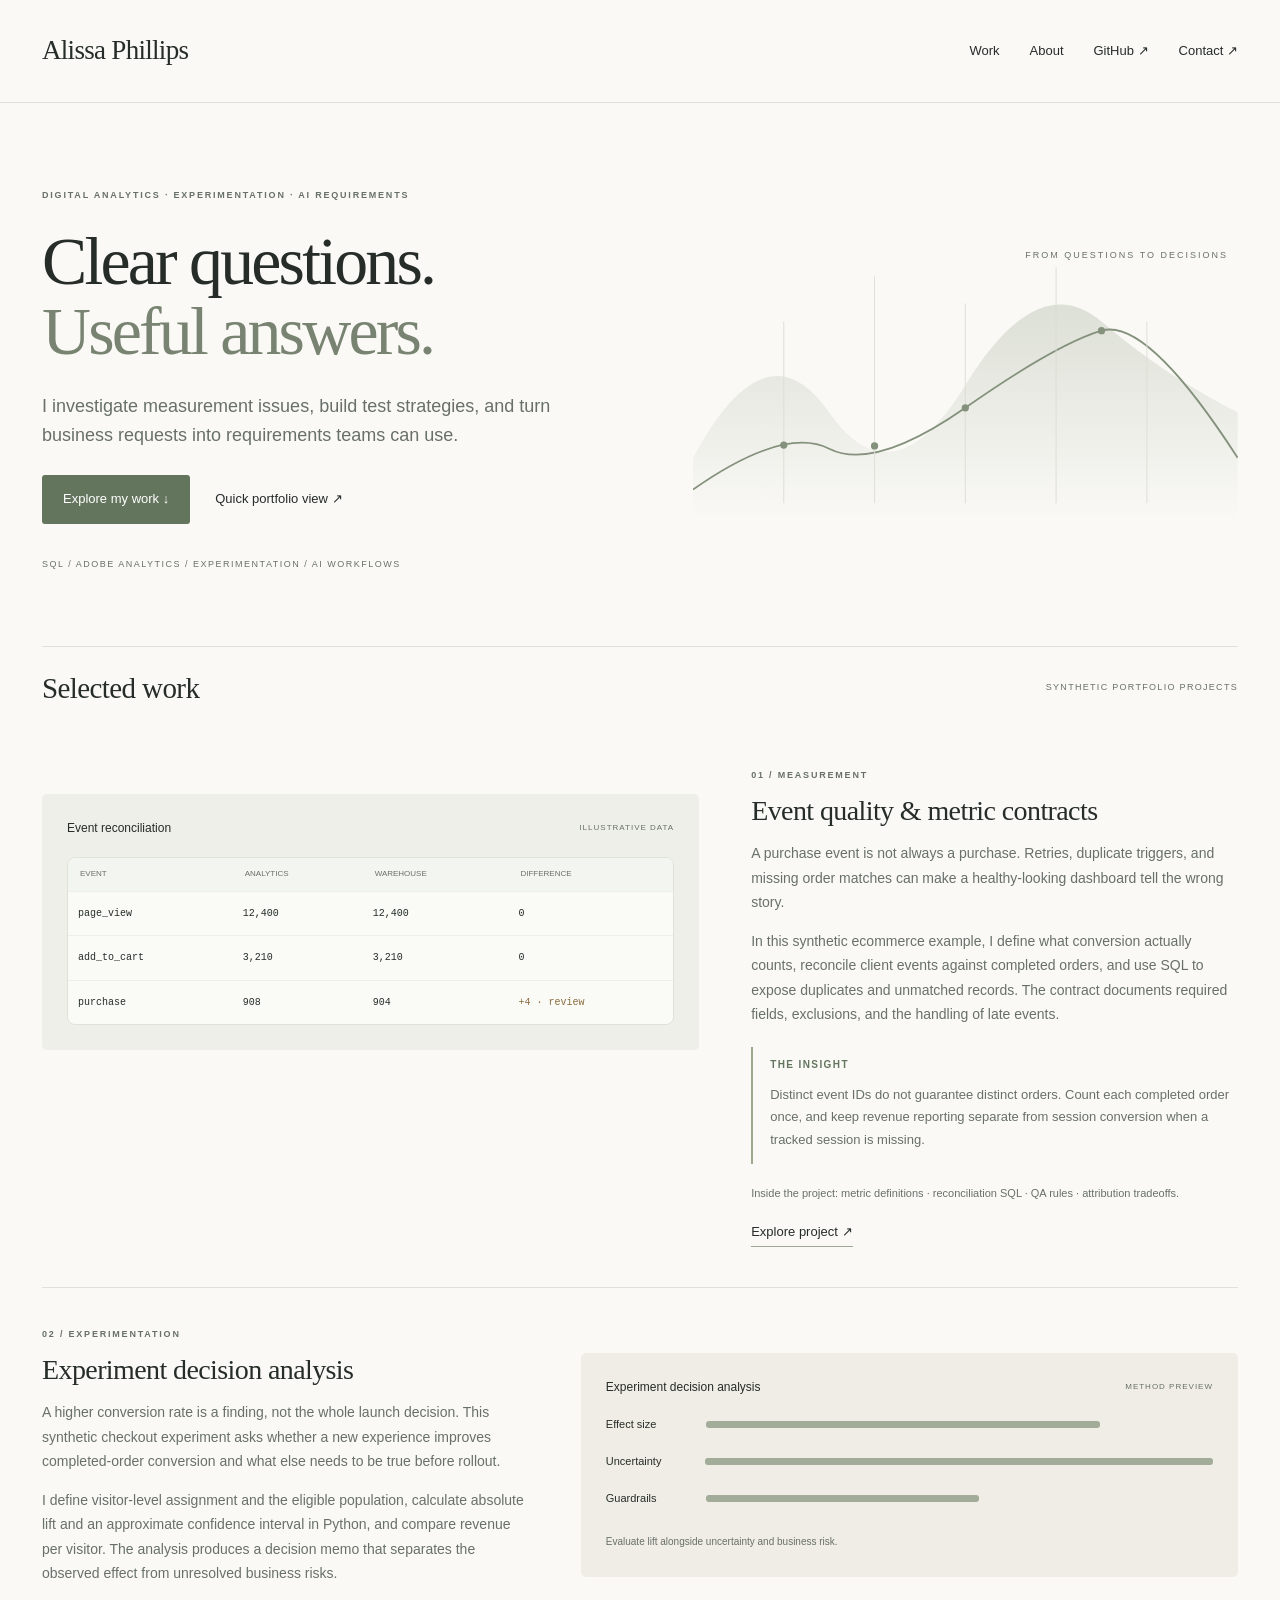
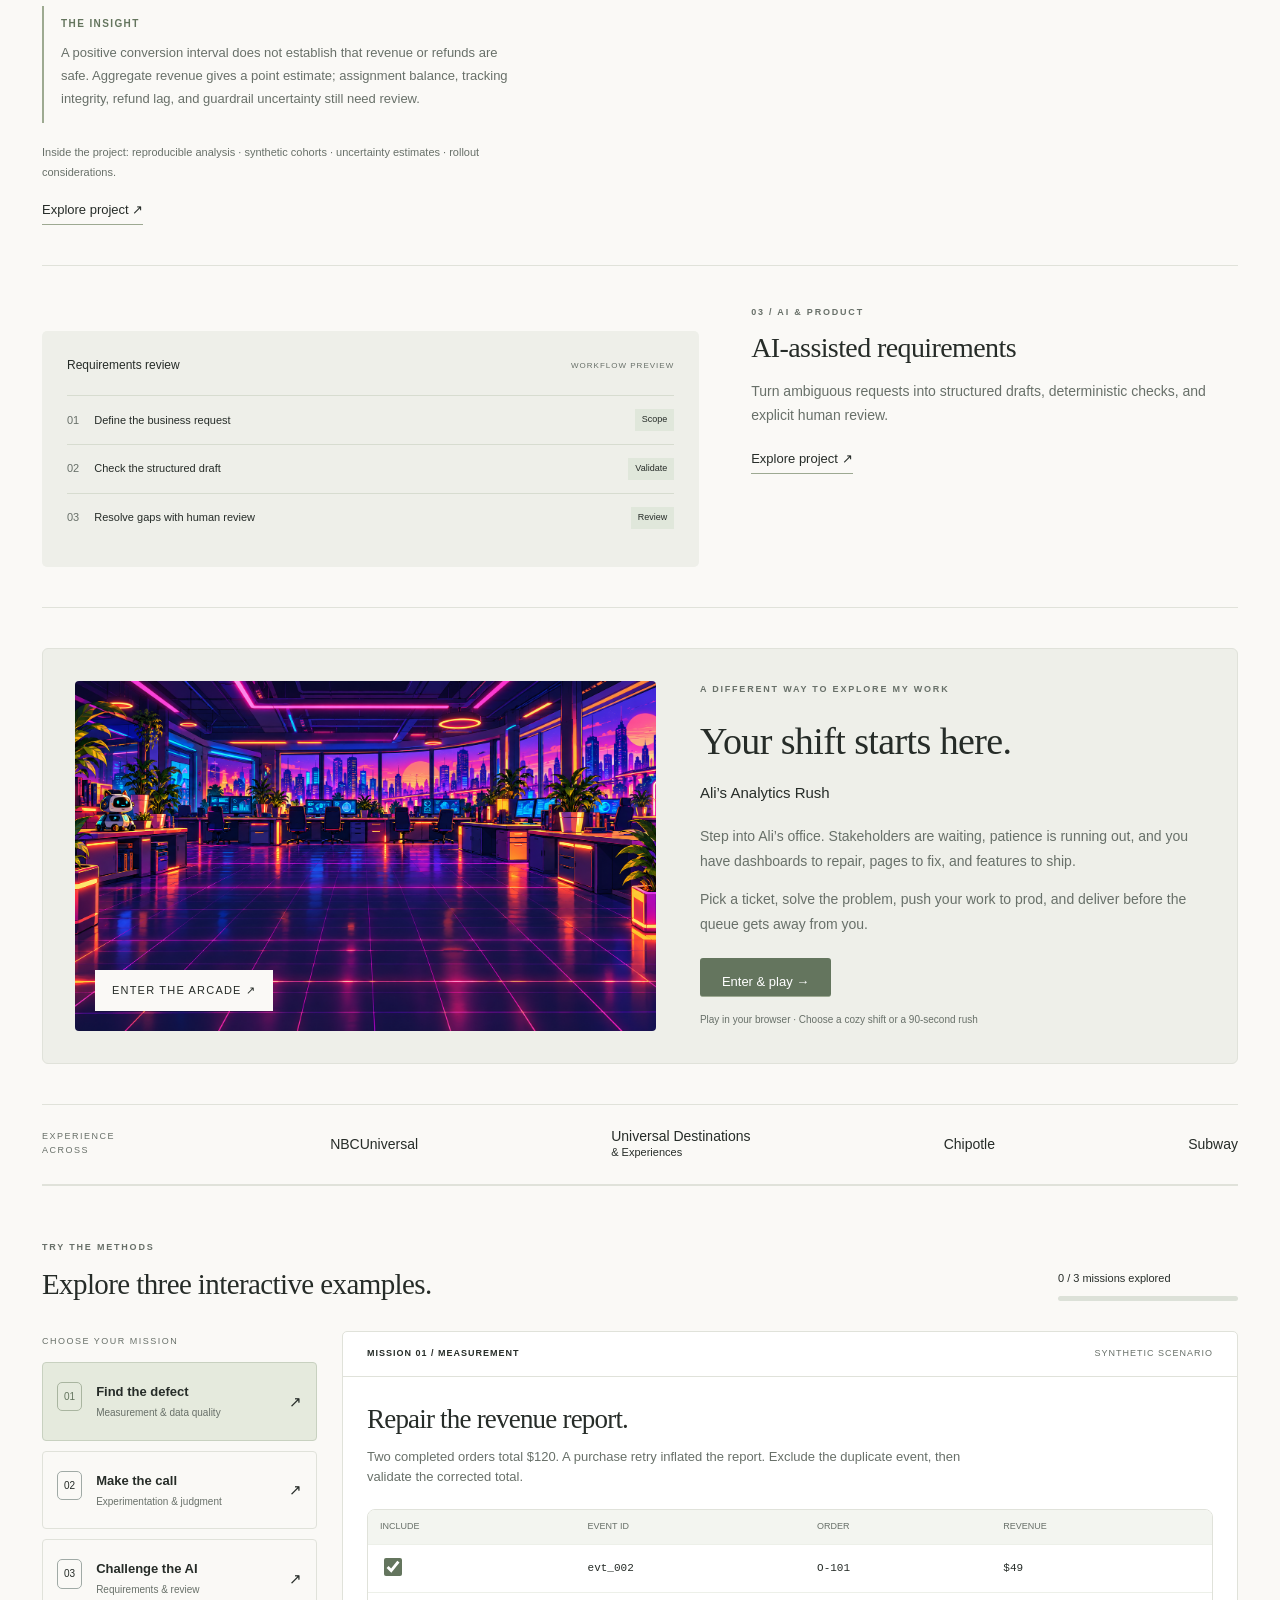
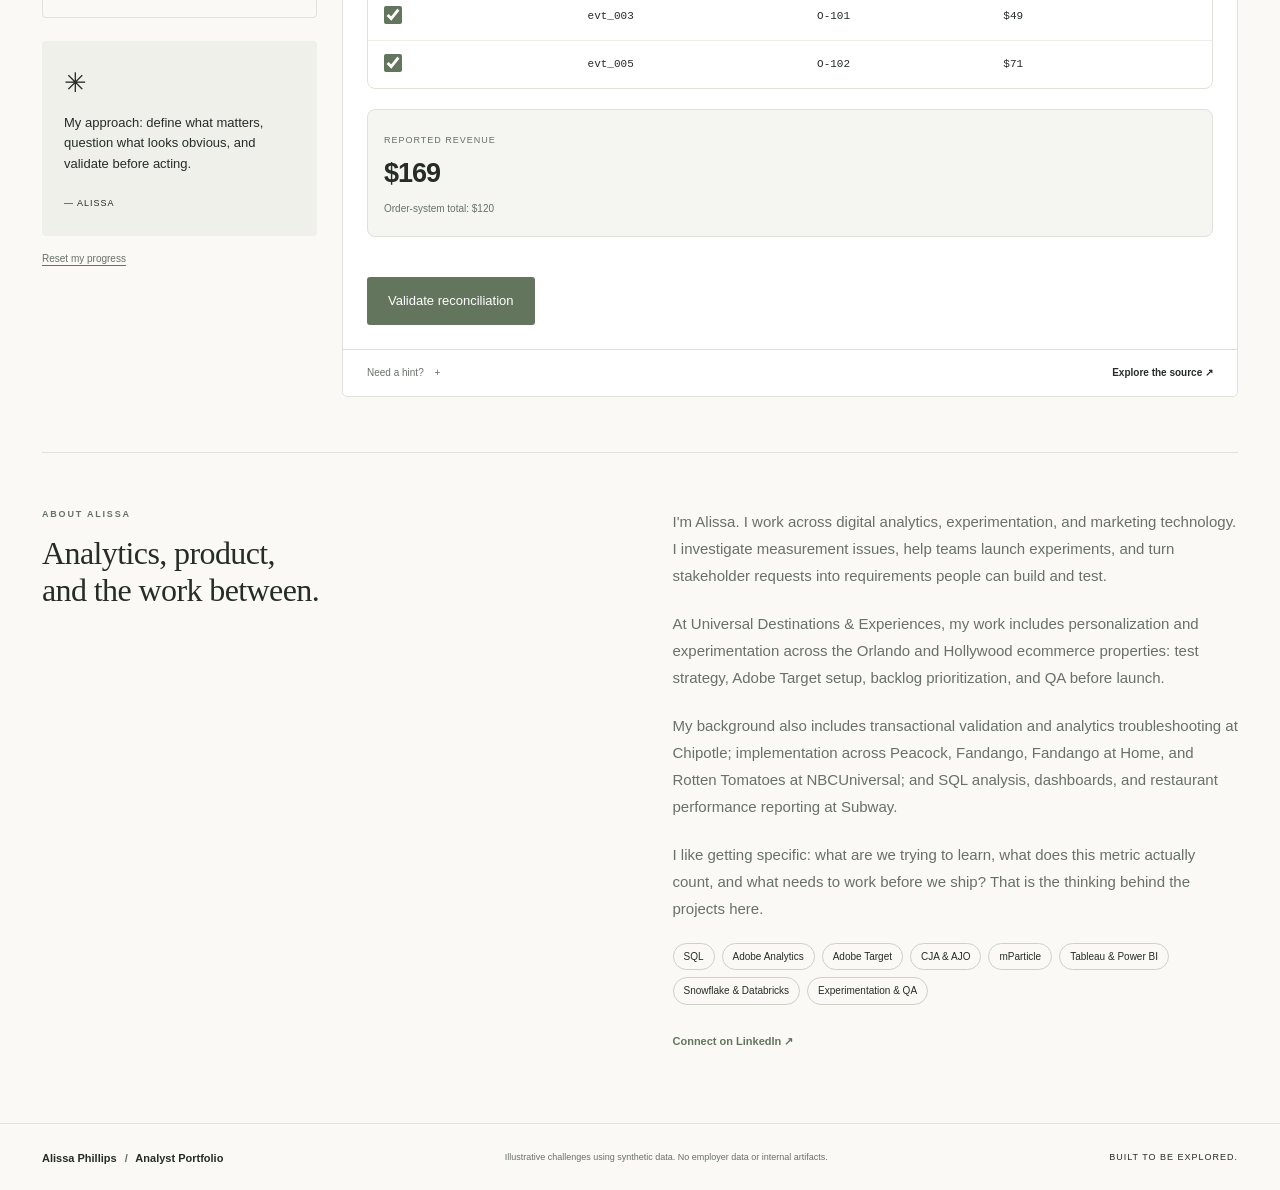
==== arcade/lab.html @ c1808da3 "Expand selected project insights and feature the arcade entrance" ====
<!doctype html>
<html lang="en">
<head>
<meta charset="utf-8"><meta name="viewport" content="width=device-width,initial-scale=1">
<meta name="description" content="Explore Alissa Phillips's approach to digital analytics, experimentation, and AI requirements through three interactive portfolio missions.">
<meta name="theme-color" content="#f5f4ed"><title>Alissa Phillips | Analyst Portfolio</title>
<link rel="stylesheet" href="styles.css"><link rel="stylesheet" href="studio.css?v=3"><script src="logic.js" defer></script><script src="app.js?v=2" defer></script>
</head>
<body>
<a class="skip" href="#workspace">Skip to challenge</a>
<header class="topbar"><a class="brand" href="#">Alissa Phillips</a><nav aria-label="Main"><a href="#work">Work</a><a href="#about">About</a><a href="https://github.com/AlissaPhillips17/analyst-portfolio">GitHub ↗</a><a href="https://www.linkedin.com/in/alissap17/">Contact ↗</a></nav></header>
<main>
<section class="hero"><div><div class="eyebrow">DIGITAL ANALYTICS · EXPERIMENTATION · AI REQUIREMENTS</div><h1>Clear questions.<br><em>Useful answers.</em></h1><p class="intro">I investigate measurement issues, build test strategies, and turn business requests into requirements teams can use.</p><div class="hero-actions"><a class="primary" href="#work">Explore my work ↓</a><button class="text-button" id="summary-open">Quick portfolio view ↗</button></div><p class="tool-line">SQL / ADOBE ANALYTICS / EXPERIMENTATION / AI WORKFLOWS</p></div><div class="signal-art" aria-hidden="true"><svg viewBox="0 0 600 300"><defs><linearGradient id="fade" x2="0" y2="1"><stop stop-color="#b9c1b0" stop-opacity=".45"/><stop offset="1" stop-color="#b9c1b0" stop-opacity="0"/></linearGradient></defs><path d="M0 230 Q80 80 150 180 T300 150 T450 80 T600 180 L600 300H0Z" fill="url(#fade)"/><path d="M0 265 Q100 195 150 220 T300 175 T450 90 T600 230" fill="none" stroke="#84917c" stroke-width="2"/><g stroke="#dddcd4"><path d="M100 80V280M200 30V280M300 60V280M400 20V280M500 80V280"/></g><g fill="#84917c"><circle cx="100" cy="216" r="4"/><circle cx="200" cy="217" r="4"/><circle cx="300" cy="175" r="4"/><circle cx="450" cy="90" r="4"/></g></svg><span>FROM QUESTIONS TO DECISIONS</span></div></section>
<section id="work" class="selected-work"><div class="section-head"><h2>Selected work</h2><span>SYNTHETIC PORTFOLIO PROJECTS</span></div>
<article class="project-row"><div class="project-preview"><div class="preview-title">Event reconciliation <span>ILLUSTRATIVE DATA</span></div><div class="table-wrap"><table><thead><tr><th>EVENT</th><th>ANALYTICS</th><th>WAREHOUSE</th><th>DIFFERENCE</th></tr></thead><tbody><tr><td>page_view</td><td>12,400</td><td>12,400</td><td>0</td></tr><tr><td>add_to_cart</td><td>3,210</td><td>3,210</td><td>0</td></tr><tr><td>purchase</td><td>908</td><td>904</td><td class="flag">+4 · review</td></tr></tbody></table></div></div><div class="project-copy"><div class="eyebrow">01 / MEASUREMENT</div><h3>Event quality &amp; metric contracts</h3><p>A purchase event is not always a purchase. Retries, duplicate triggers, and missing order matches can make a healthy-looking dashboard tell the wrong story.</p><p>In this synthetic ecommerce example, I define what conversion actually counts, reconcile client events against completed orders, and use SQL to expose duplicates and unmatched records. The contract documents required fields, exclusions, and the handling of late events.</p><div class="project-insight"><strong>The insight</strong><p>Distinct event IDs do not guarantee distinct orders. Count each completed order once, and keep revenue reporting separate from session conversion when a tracked session is missing.</p></div><p class="project-deliverables">Inside the project: metric definitions · reconciliation SQL · QA rules · attribution tradeoffs.</p><a href="https://github.com/AlissaPhillips17/analyst-portfolio/tree/main/projects/event-quality">Explore project ↗</a></div></article>
<article class="project-row reverse"><div class="project-preview"><div class="preview-title">Experiment decision analysis <span>METHOD PREVIEW</span></div><div class="experiment-visual"><div><span>Effect size</span><i style="--w:65%"></i></div><div><span>Uncertainty</span><i style="--w:85%"></i></div><div><span>Guardrails</span><i style="--w:45%"></i></div></div><small>Evaluate lift alongside uncertainty and business risk.</small></div><div class="project-copy"><div class="eyebrow">02 / EXPERIMENTATION</div><h3>Experiment decision analysis</h3><p>A higher conversion rate is a finding, not the whole launch decision. This synthetic checkout experiment asks whether a new experience improves completed-order conversion and what else needs to be true before rollout.</p><p>I define visitor-level assignment and the eligible population, calculate absolute lift and an approximate confidence interval in Python, and compare revenue per visitor. The analysis produces a decision memo that separates the observed effect from unresolved business risks.</p><div class="project-insight"><strong>The insight</strong><p>A positive conversion interval does not establish that revenue or refunds are safe. Aggregate revenue gives a point estimate; assignment balance, tracking integrity, refund lag, and guardrail uncertainty still need review.</p></div><p class="project-deliverables">Inside the project: reproducible analysis · synthetic cohorts · uncertainty estimates · rollout considerations.</p><a href="https://github.com/AlissaPhillips17/analyst-portfolio/tree/main/projects/experimentation">Explore project ↗</a></div></article>
<article class="project-row"><div class="project-preview"><div class="preview-title">Requirements review <span>WORKFLOW PREVIEW</span></div><ul class="requirements-preview"><li><span>01</span> Define the business request <b>Scope</b></li><li><span>02</span> Check the structured draft <b>Validate</b></li><li><span>03</span> Resolve gaps with human review <b>Review</b></li></ul></div><div class="project-copy"><div class="eyebrow">03 / AI &amp; PRODUCT</div><h3>AI-assisted requirements</h3><p>Turn ambiguous requests into structured drafts, deterministic checks, and explicit human review.</p><a href="https://github.com/AlissaPhillips17/analyst-portfolio/tree/main/projects/ai-requirements">Explore project ↗</a></div></article>
<article class="arcade-feature" id="arcade-entry"><a class="game-preview" href="index.html" aria-label="Enter Ali’s Analytics Rush"><img src="assets/arcade-office.png" alt="The illustrated office you enter in Ali’s Analytics Rush" loading="lazy"><span class="game-entry-label">ENTER THE ARCADE ↗</span></a><div class="arcade-invitation"><div class="eyebrow">A DIFFERENT WAY TO EXPLORE MY WORK</div><h3>Your shift starts here.</h3><p class="game-name">Ali’s Analytics Rush</p><p>Step into Ali’s office. Stakeholders are waiting, patience is running out, and you have dashboards to repair, pages to fix, and features to ship.</p><p>Pick a ticket, solve the problem, push your work to prod, and deliver before the queue gets away from you.</p><a class="primary arcade-enter" href="index.html">Enter &amp; play <span aria-hidden="true">→</span></a><small>Play in your browser · Choose a cozy shift or a 90-second rush</small></div></article></section>
<section class="credibility" aria-label="Experience"><span>EXPERIENCE ACROSS</span><div>NBCUniversal</div><div>Universal Destinations<br><small>& Experiences</small></div><div>Chipotle</div><div>Subway</div></section>
<section class="lab" id="workspace" aria-labelledby="lab-title"><div class="lab-heading"><div><div class="eyebrow">TRY THE METHODS</div><h2 id="lab-title">Explore three interactive examples.</h2></div><div class="progress"><span id="progress-label">0 / 3 missions explored</span><div class="progress-track"><div id="progress-fill"></div></div></div></div>
<div class="lab-grid"><aside class="mission-nav"><div class="nav-label">CHOOSE YOUR MISSION</div><button class="mission-tab active" data-mission="0" aria-pressed="true"><span class="mission-number">01</span><span><strong>Find the defect</strong><small>Measurement & data quality</small></span><span class="mission-mark" aria-hidden="true">↗</span></button><button class="mission-tab" data-mission="1" aria-pressed="false"><span class="mission-number">02</span><span><strong>Make the call</strong><small>Experimentation & judgment</small></span><span class="mission-mark" aria-hidden="true">↗</span></button><button class="mission-tab" data-mission="2" aria-pressed="false"><span class="mission-number">03</span><span><strong>Challenge the AI</strong><small>Requirements & review</small></span><span class="mission-mark" aria-hidden="true">↗</span></button><div class="desk-note"><span aria-hidden="true">✳</span><p>My approach: define what matters, question what looks obvious, and validate before acting.</p><small>— ALISSA</small></div><button class="reset" id="reset">Reset my progress</button></aside><div class="workspace-card"><div class="workspace-top"><span id="mission-label">MISSION 01 / MEASUREMENT</span><span class="synthetic">SYNTHETIC SCENARIO</span></div><div id="mission-content"></div><div id="feedback" class="feedback" aria-live="polite" hidden></div><div class="workspace-footer"><button id="hint-toggle" class="hint-toggle" aria-expanded="false">Need a hint? <span aria-hidden="true">+</span></button><a id="code-link" href="https://github.com/AlissaPhillips17/analyst-portfolio/tree/main/projects/event-quality" target="_blank" rel="noopener noreferrer">Explore the source <span aria-hidden="true">↗</span></a></div><p id="hint" class="hint" hidden></p></div></div>
<div id="finish" class="finish" hidden><div><span class="eyebrow">LAB COMPLETE</span><h3>Three challenges. One way of thinking.</h3><p>Reliable measurement. Evidence before rollout. Human judgment around AI.</p></div><a class="primary" href="https://www.linkedin.com/in/alissap17/" target="_blank" rel="noopener noreferrer">Let's connect <span aria-hidden="true">↗</span></a></div></section>
<section class="about" id="about"><div><div class="eyebrow">ABOUT ALISSA</div><h2>Analytics, product,<br>and the work between.</h2></div><div><p>I'm Alissa. I work across digital analytics, experimentation, and marketing technology. I investigate measurement issues, help teams launch experiments, and turn stakeholder requests into requirements people can build and test.</p><p>At Universal Destinations &amp; Experiences, my work includes personalization and experimentation across the Orlando and Hollywood ecommerce properties: test strategy, Adobe Target setup, backlog prioritization, and QA before launch.</p><p>My background also includes transactional validation and analytics troubleshooting at Chipotle; implementation across Peacock, Fandango, Fandango at Home, and Rotten Tomatoes at NBCUniversal; and SQL analysis, dashboards, and restaurant performance reporting at Subway.</p><p>I like getting specific: what are we trying to learn, what does this metric actually count, and what needs to work before we ship? That is the thinking behind the projects here.</p><div class="skill-list"><span>SQL</span><span>Adobe Analytics</span><span>Adobe Target</span><span>CJA &amp; AJO</span><span>mParticle</span><span>Tableau &amp; Power BI</span><span>Snowflake &amp; Databricks</span><span>Experimentation &amp; QA</span></div><a class="inline-link" href="https://www.linkedin.com/in/alissap17/" target="_blank" rel="noopener noreferrer">Connect on LinkedIn ↗</a></div></section>
</main>
<footer><span>Alissa Phillips <span class="footer-dot">/</span> Analyst Portfolio</span><p>Illustrative challenges using synthetic data. No employer data or internal artifacts.</p><span>BUILT TO BE EXPLORED.</span></footer>
<dialog id="summary-dialog" aria-labelledby="summary-title"><div class="dialog-head"><span class="eyebrow">THE TWO-MINUTE VIEW</span><button id="summary-close" class="close" aria-label="Close portfolio summary">×</button></div><h2 id="summary-title">Alissa Phillips</h2><p class="summary-sub">Digital analytics · experimentation · MarTech</p><p>I work across analytics, product, and marketing technology. My experience includes test strategy and launch QA at Universal Destinations &amp; Experiences, transactional validation at Chipotle, analytics implementation at NBCUniversal, and BI analysis at Subway.</p><div class="summary-projects"><a href="https://github.com/AlissaPhillips17/analyst-portfolio/tree/main/projects/event-quality" target="_blank" rel="noopener noreferrer"><span>01</span><div><strong>Event quality & metric contracts</strong><p>Reconciliation SQL, metric grain, and checks for tracking defects.</p></div><b aria-hidden="true">↗</b></a><a href="https://github.com/AlissaPhillips17/analyst-portfolio/tree/main/projects/experimentation" target="_blank" rel="noopener noreferrer"><span>02</span><div><strong>Experiment decision analysis</strong><p>Conversion lift, uncertainty, guardrails, and business interpretation.</p></div><b aria-hidden="true">↗</b></a><a href="https://github.com/AlissaPhillips17/analyst-portfolio/tree/main/projects/ai-requirements" target="_blank" rel="noopener noreferrer"><span>03</span><div><strong>AI-assisted requirements</strong><p>Structured drafts, deterministic checks, and human review.</p></div><b aria-hidden="true">↗</b></a></div><p class="small">These are synthetic portfolio demonstrations. The AI challenge simulates a draft; it does not call a language model.</p><a class="primary" href="https://www.linkedin.com/in/alissap17/" target="_blank" rel="noopener noreferrer">Connect on LinkedIn ↗</a></dialog>
</body></html>
---- arcade/styles.css ----
:root{--paper:#f5f4ed;--ink:#182526;--muted:#617071;--line:#d8dcd4;--blue:#284de5;--yellow:#e9eb6f;--mint:#e5f3e9;--white:#fff;--radius:16px}*{box-sizing:border-box}html{scroll-behavior:smooth;scroll-padding-top:24px}body{margin:0;background:var(--paper);color:var(--ink);font-family:Arial,Helvetica,sans-serif;font-size:16px;line-height:1.55}button,a{-webkit-tap-highlight-color:transparent}button{font:inherit;color:inherit;cursor:pointer}a{color:inherit;text-decoration:none}button:focus-visible,a:focus-visible{outline:3px solid var(--blue);outline-offset:4px}button:disabled{cursor:default} [hidden]{display:none!important}.skip{position:absolute;top:-70px;left:20px;z-index:20;background:var(--yellow);padding:10px}.skip:focus{top:10px}.topbar,main,footer{max-width:1260px;margin:auto}.topbar{display:flex;align-items:center;justify-content:space-between;padding:28px 34px;border-bottom:1px solid var(--line)}.brand{display:flex;gap:14px;align-items:center;font-size:12px;font-weight:700;letter-spacing:1.2px}.brand small{display:block;font-size:10px;color:var(--muted);margin-top:2px;font-weight:400;letter-spacing:2px}.brand-symbol{font-size:43px;letter-spacing:-5px;line-height:1;font-weight:900;display:inline-flex;background:var(--ink);color:var(--paper);width:49px;height:49px;align-items:center;justify-content:center;border-radius:12px;padding:0 8px 7px 0}.brand-symbol span{color:var(--yellow)}nav{display:flex;align-items:center;gap:28px}.text-button{background:none;border:0;font-size:13px;padding:8px 0}.github{font-size:13px;border:1px solid var(--ink);padding:10px 17px;border-radius:999px}.github:hover{background:var(--ink);color:white}main{padding:0 34px}.hero{display:grid;grid-template-columns:1.1fr 1fr;gap:65px;align-items:center;padding:65px 0 52px}.eyebrow{font-size:10px;letter-spacing:1.8px;font-weight:700;display:flex;align-items:center;gap:8px}.status-dot{width:7px;height:7px;background:var(--blue);border-radius:50%}h1{font-size:clamp(48px,5.1vw,70px);line-height:1.03;letter-spacing:-3.2px;margin:24px 0}h1 em{font-style:normal;color:var(--blue)}.intro{font-size:16px;max-width:425px;color:var(--muted);margin:0}.hero-actions{display:flex;align-items:center;gap:19px;margin-top:30px}.primary{display:inline-flex;align-items:center;justify-content:center;gap:24px;background:var(--blue);color:white;border:0;border-radius:8px;font-size:13px;font-weight:700;padding:14px 21px;transition:background .2s,transform .2s}.primary:hover{background:#1837b6;transform:translateY(-1px)}.time{font-size:11px;color:var(--muted)}.hero-art{border:1px solid var(--ink);border-radius:var(--radius);background:#eaece3;overflow:hidden;transform:rotate(-1deg)}.art-top,.art-bottom{padding:16px 20px;display:flex;align-items:center;justify-content:space-between;font-size:9px;letter-spacing:1.2px;font-weight:700}.art-top{border-bottom:1px solid #c7cdc0}.art-bottom{border-top:1px solid #c7cdc0}.art-bottom span:last-child{font-size:22px}.live-dot{background:var(--yellow);padding:5px 8px;border-radius:4px}.orbit{height:310px;position:relative;display:flex;align-items:center;justify-content:center;overflow:hidden}.orbit-ring{position:absolute;border:1px solid #bcc4b9;border-radius:50%;width:290px;height:210px;transform:rotate(-27deg)}.orbit-ring.two{transform:rotate(35deg);width:240px;height:290px}.orbit-center{z-index:1;background:var(--blue);color:white;border-radius:50%;width:164px;height:164px;text-align:center;display:flex;flex-direction:column;align-items:center;justify-content:center;gap:7px;box-shadow:0 0 0 8px #eaece3}.cross{font-size:36px;line-height:1;color:var(--yellow)}.orbit-center strong{font-size:16px;line-height:1.25;letter-spacing:-.2px}.orbit-label{position:absolute;z-index:2;font-size:11px;padding:10px 12px;background:var(--paper);border:1px solid var(--ink);border-radius:6px;box-shadow:3px 3px 0 #ced3c6}.orbit-label span{font-size:9px;margin-right:7px;color:var(--blue);font-weight:700}.l1{top:28px;left:30px}.l2{top:98px;right:12px}.l3{bottom:24px;left:55px}.credibility{border-top:1px solid var(--line);border-bottom:1px solid var(--line);display:flex;align-items:center;justify-content:space-between;gap:20px;padding:23px 0}.credibility>span{font-size:9px;letter-spacing:1.5px;color:var(--muted);max-width:95px}.credibility>div{font-size:19px;font-weight:700;letter-spacing:-.5px;line-height:1.1}.credibility small{font-size:11px;font-weight:400;letter-spacing:0}.lab{padding:65px 0 55px}.lab-heading{display:flex;justify-content:space-between;align-items:end;gap:30px;margin-bottom:30px}h2{font-size:30px;letter-spacing:-1px;line-height:1.15;margin:13px 0 0}.progress{min-width:180px;font-size:11px}.progress-track{height:5px;width:100%;background:#dce1d8;margin-top:9px;border-radius:5px;overflow:hidden}#progress-fill{height:100%;width:0;background:var(--blue);transition:width .3s}.lab-grid{display:grid;grid-template-columns:275px minmax(0,1fr);gap:25px}.nav-label{font-size:9px;letter-spacing:1.5px;color:var(--muted);margin:4px 0 13px}.mission-tab{display:flex;align-items:center;text-align:left;gap:14px;width:100%;padding:19px 14px;border:1px solid var(--line);border-radius:10px;margin-bottom:10px;background:transparent;transition:background .15s}.mission-tab:hover{background:#eaede4}.mission-tab.active{background:var(--ink);color:white;border-color:var(--ink)}.mission-number{font-size:10px;border:1px solid #a0aaa6;border-radius:5px;padding:6px;align-self:flex-start}.mission-tab.active .mission-number{color:var(--yellow);border-color:#54615c}.mission-tab strong{display:block;font-size:13px}.mission-tab small{font-size:10px;display:block;margin-top:3px;color:var(--muted)}.mission-tab.active small{color:#b6c2bc}.mission-mark{margin-left:auto;font-size:15px}.mission-tab.complete .mission-mark{color:#6b986e}.mission-tab.active.complete .mission-mark{color:var(--yellow)}.desk-note{background:var(--yellow);padding:22px;border-radius:10px;margin-top:23px;transform:rotate(-1.3deg)}.desk-note>span{font-size:27px}.desk-note p{font-size:13px;line-height:1.6;margin:8px 0 14px}.desk-note small{font-size:9px;letter-spacing:1px}.reset{font-size:10px;border:0;background:none;color:var(--muted);padding:15px 0;text-decoration:underline;text-underline-offset:3px}.workspace-card{background:white;border:1px solid var(--line);border-radius:var(--radius);overflow:hidden;box-shadow:0 8px 22px #18252605;min-width:0}.workspace-top{display:flex;justify-content:space-between;gap:12px;padding:15px 24px;border-bottom:1px solid var(--line);font-size:9px;letter-spacing:1px;font-weight:700}.synthetic{color:var(--muted);font-weight:400}.mission-body{padding:24px}.mission-body h3{font-size:27px;line-height:1.15;letter-spacing:-.8px;margin:3px 0 12px}.scenario{font-size:13px;color:var(--muted);margin:0 0 22px;max-width:620px}.source-label{display:flex;justify-content:space-between;font-size:9px;letter-spacing:1px;color:var(--muted);margin:15px 0 8px}.table-wrap{overflow:auto;border:1px solid var(--line);border-radius:8px}table{border-collapse:collapse;width:100%;font-size:11px;text-align:left;white-space:nowrap}th{background:#f3f5f0;padding:10px 12px;font-size:9px;color:var(--muted);font-weight:400}td{padding:10px 12px;border-top:1px solid #edf0e9;font-family:monospace}tr.duplicate{background:#f9fae5}tr.duplicate td:last-child{color:#65670c;font-weight:700}.table-note{font-size:10px;color:var(--muted);margin:9px 0 22px}.question{font-weight:700;font-size:13px;margin:19px 0 10px}.choices{display:grid;gap:8px}.choice{border:1px solid var(--line);background:white;padding:12px 14px;text-align:left;border-radius:7px;display:flex;align-items:flex-start;gap:11px;font-size:12px;line-height:1.4;width:100%}.choice:hover{border-color:#9facd7;background:#f8f9ff}.choice.selected{border-color:var(--blue);background:#f0f3ff}.choice-marker{display:inline-flex;align-items:center;justify-content:center;flex-shrink:0;border:1px solid #b8c1bc;border-radius:50%;width:17px;height:17px;font-size:9px;margin-top:0}.choice.selected .choice-marker{background:var(--blue);border-color:var(--blue);color:white}.multi .choice-marker{border-radius:3px}.answer-actions{display:flex;align-items:center;justify-content:space-between;gap:15px;margin-top:18px}.answer-actions .primary{padding:12px 18px;font-size:11px}.answer-help{font-size:10px;color:var(--muted)}.feedback{padding:20px 24px;border-top:1px solid var(--line);background:var(--mint);font-size:12px}.feedback.incorrect{background:#fff5e6}.feedback-heading{font-size:14px;font-weight:700;display:flex;gap:8px;align-items:center}.feedback p{margin:10px 0;line-height:1.7}.feedback .takeaway{padding:10px 0 0;border-top:1px solid #bccdbf;font-size:11px}.next{background:none;border:0;padding:6px 0;color:var(--blue);font-size:11px;font-weight:700}.workspace-footer{display:flex;justify-content:space-between;align-items:center;gap:15px;border-top:1px solid var(--line);padding:15px 24px;font-size:10px}.hint-toggle{border:0;background:none;padding:0;font-size:10px;color:var(--muted)}.hint-toggle span{margin-left:8px}.workspace-footer a{font-weight:700}.hint{margin:0;padding:0 24px 18px;color:var(--muted);font-size:11px}.metrics{display:grid;grid-template-columns:1fr 1fr;gap:10px}.metric{background:#f5f6f1;padding:16px;border:1px solid var(--line);border-radius:8px}.metric-label{font-size:9px;letter-spacing:1px;color:var(--muted)}.metric-value{font-size:27px;font-weight:700;letter-spacing:-1px;margin:6px 0;line-height:1.2}.metric-value span{font-size:11px;font-weight:400;letter-spacing:0;color:var(--muted)}.metric-sub{font-size:10px;color:var(--muted)}.lift{margin-top:10px;padding:13px 15px;background:#eef1ff;border-radius:8px;font-size:11px}.lift strong{color:var(--blue)}.bar-chart{display:flex;gap:13px;align-items:end;height:88px;border-bottom:1px solid var(--line);padding:0 15px;margin-top:15px}.bar{width:50%;border-radius:4px 4px 0 0;background:#b9c2ca;height:70px;position:relative}.bar.variant{height:80px;background:var(--blue)}.bar span{position:absolute;top:8px;left:10px;font-size:9px;color:white}.guardrail{font-size:11px;margin-top:14px;border:1px dashed #aeb7a8;padding:11px;border-radius:7px}.guardrail strong{font-size:9px;text-transform:uppercase;letter-spacing:.5px}.spec{font-size:11px;background:#192628;color:#d6e5de;border-radius:9px;padding:17px 19px;line-height:1.8;overflow:auto;font-family:monospace;white-space:pre-wrap;margin:0}.spec .spec-comment{color:#93aea3}.spec .warning{color:var(--yellow)}.finish{background:var(--ink);color:white;border-radius:var(--radius);padding:30px;display:flex;justify-content:space-between;align-items:center;gap:25px;margin-top:25px}.finish .eyebrow{color:var(--yellow)}.finish h3{font-size:24px;line-height:1.2;margin:9px 0}.finish p{font-size:12px;color:#b8c6be;margin:0}.finish .primary{background:var(--yellow);color:var(--ink);white-space:nowrap}.about{padding:45px 0 65px;border-top:1px solid var(--line);display:grid;grid-template-columns:1fr 1fr;gap:70px}.about p{font-size:13px;color:var(--muted);margin:0 0 21px}.skill-list{display:flex;flex-wrap:wrap;gap:7px;margin-bottom:23px}.skill-list span{border:1px solid #ccd2c7;border-radius:999px;font-size:10px;padding:5px 10px}.inline-link{font-size:11px;color:var(--blue);font-weight:700}footer{padding:25px 34px;border-top:1px solid var(--line);display:flex;justify-content:space-between;align-items:center;gap:25px;font-size:9px}footer>span:first-child{font-size:11px;font-weight:700}footer p{color:var(--muted);margin:0;max-width:400px}.footer-dot{color:var(--muted);padding:0 5px}footer>span:last-child{letter-spacing:1px}dialog{width:min(650px,calc(100% - 30px));border:1px solid var(--line);border-radius:18px;padding:30px;color:var(--ink);background:var(--paper);max-height:90vh}dialog::backdrop{background:#12212388;backdrop-filter:blur(4px)}.dialog-head{display:flex;align-items:center;justify-content:space-between}.close{font-size:27px;border:0;background:none;line-height:1;padding:0 4px}dialog h2{font-size:35px;margin-top:20px}.summary-sub{font-size:13px;color:var(--blue)}dialog>p{font-size:13px}.summary-projects{border-top:1px solid var(--line);margin:22px 0}.summary-projects a{display:flex;gap:14px;border-bottom:1px solid var(--line);padding:17px 0}.summary-projects a>span{font-size:10px;color:var(--blue);margin-top:3px}.summary-projects strong{font-size:13px}.summary-projects p{font-size:11px;color:var(--muted);margin:4px 0}.summary-projects b{margin-left:auto}.small{font-size:10px!important;color:var(--muted)}@media(max-width:950px){.hero{gap:25px}.lab-grid{grid-template-columns:230px minmax(0,1fr)}.mission-tab{gap:9px;padding:17px 10px}.credibility>div{font-size:16px}.workspace-top{padding:15px 18px}.mission-body{padding:20px}.l2{right:5px}.l1{left:15px}.orbit-label{font-size:10px}.hero-art{transform:none}.time{font-size:10px}.hero-actions{gap:12px}}@media(max-width:720px){.topbar{padding:20px}.topbar nav{gap:15px}.text-button{font-size:11px}.github{font-size:11px;padding:8px 11px}.brand{font-size:10px;gap:9px}.brand-symbol{width:38px;height:38px;font-size:35px}.brand small{font-size:8px;letter-spacing:1.2px}main{padding:0 20px}.hero{grid-template-columns:1fr;padding:40px 0 30px;gap:30px}h1{font-size:57px}.hero-art{max-width:100%;width:100%}.orbit{height:235px}.orbit-ring.one{height:170px}.orbit-ring.two{height:230px}.orbit-center{width:140px;height:140px}.l1{left:12%;top:17px}.l3{bottom:17px;left:20%}.l2{right:5%;top:76px}.credibility{flex-wrap:wrap;justify-content:flex-start;gap:24px}.credibility>span{width:100%;max-width:none}.credibility>div{font-size:15px}.lab{padding:40px 0}.lab-heading{display:block}.lab-heading h2{font-size:27px}.progress{margin-top:22px;max-width:250px}.lab-grid{grid-template-columns:1fr;gap:17px}.mission-nav{display:grid;grid-template-columns:1fr 1fr 1fr;gap:7px}.nav-label{grid-column:1/-1;margin-bottom:2px}.mission-tab{display:block;margin:0;padding:12px 9px}.mission-number{display:inline-flex;padding:3px;font-size:9px;margin-bottom:7px}.mission-tab strong{font-size:11px}.mission-tab small{font-size:9px;min-height:28px}.mission-mark{display:none}.desk-note{display:none}.reset{grid-column:1/-1;text-align:left;padding:4px 0}.workspace-top{font-size:8px;padding:13px 16px}.mission-body{padding:20px 16px}.mission-body h3{font-size:25px}.feedback{padding:20px 16px}.workspace-footer{padding:15px 16px}.hint{padding:0 16px 18px}.about{grid-template-columns:1fr;gap:25px;padding:35px 0}.about h2{font-size:27px}.finish{display:block;padding:25px}.finish .primary{margin-top:20px}.finish h3{font-size:22px}footer{padding:22px 20px;display:block}footer p{margin:12px 0}footer>span:last-child{font-size:8px}dialog{padding:23px}.table-wrap table{font-size:10px}.answer-actions{align-items:flex-start}.answer-help{max-width:135px}.hero-actions{gap:15px}.hero-art .art-top,.art-bottom{padding:12px 16px}}@media(prefers-reduced-motion:reduce){html{scroll-behavior:auto}*{transition:none!important;animation:none!important}}
.sr-only{position:absolute;width:1px;height:1px;padding:0;margin:-1px;overflow:hidden;clip:rect(0,0,0,0);white-space:nowrap;border:0}
---- arcade/studio.css ----
:root{--paper:#faf9f6;--ink:#262c28;--muted:#687069;--line:#e0e2da;--blue:#64755e;--yellow:#e5e9df;--mint:#eef2e9;--radius:6px}body{font-family:Arial,Helvetica,sans-serif;font-size:16px}.topbar,main,footer{max-width:1280px}.topbar{padding:30px 42px}.brand{font-family:Georgia,serif;font-size:27px;font-weight:400;letter-spacing:-.7px}nav{font-size:13px;gap:30px}nav a:hover{color:var(--blue)}main{padding:0 42px}.hero{grid-template-columns:1.15fr 1fr;gap:25px;padding:86px 0 65px}h1{font-family:Georgia,serif;font-size:clamp(48px,5.3vw,74px);font-weight:400;line-height:1.04;letter-spacing:-2.8px;margin:24px 0}h1 em{color:#788371}.intro{max-width:540px;font-size:18px;line-height:1.6}.eyebrow{font-size:9px;letter-spacing:1.8px;color:var(--muted)}.hero-actions{gap:25px;margin-top:26px}.primary{border-radius:3px;background:var(--blue);font-weight:400}.primary:hover{background:#4c5e47}.tool-line{font-size:9px;letter-spacing:1.5px;color:var(--muted);margin-top:34px}.signal-art{position:relative}.signal-art svg{display:block;width:100%}.signal-art>span{position:absolute;right:10px;top:0;font-size:9px;letter-spacing:2px;color:var(--muted)}.section-head{display:flex;align-items:center;justify-content:space-between;border-top:1px solid var(--line);padding-top:25px;margin-bottom:24px}.section-head h2{margin:0}.section-head>span{font-size:9px;letter-spacing:1.3px;color:var(--muted)}h2,h3{font-family:Georgia,serif;font-weight:400;letter-spacing:-.6px}h2{font-size:29px}.project-row{display:grid;grid-template-columns:1.35fr 1fr;gap:52px;align-items:center;padding:28px 0;border-bottom:1px solid var(--line)}.project-row.reverse{grid-template-columns:1fr 1.35fr}.reverse .project-preview{order:2}.project-copy h3{font-size:28px;line-height:1.16;margin:12px 0}.project-copy p{font-size:14px;line-height:1.75;color:var(--muted);max-width:400px}.project-copy a,.arcade-feature a:not(.game-preview){display:inline-block;font-size:13px;margin-top:7px;border-bottom:1px solid #9da992;padding-bottom:4px}.project-preview{padding:25px;background:#eeefe9;border-radius:5px}.reverse .project-preview{background:#f0ede6}.preview-title{display:flex;justify-content:space-between;align-items:center;gap:15px;font-size:12px;margin-bottom:20px}.preview-title span{font-size:8px;letter-spacing:1px;color:var(--muted)}.project-preview table{background:#fafbf7}.project-preview th{font-size:8px}.project-preview td{font-size:10px;padding:14px 10px}.flag{color:#8b6c3d}.experiment-visual>div{display:flex;align-items:center;gap:20px;margin:20px 0}.experiment-visual span{font-size:11px;width:80px}.experiment-visual i{width:var(--w);height:7px;background:#a2ad99;border-radius:3px}.project-preview small{font-size:10px;color:var(--muted)}.requirements-preview{list-style:none;margin:0;padding:0}.requirements-preview li{display:flex;gap:15px;align-items:center;padding:13px 0;border-top:1px solid #d7dcd0;font-size:11px}.requirements-preview span{color:var(--muted)}.requirements-preview b{margin-left:auto;font-weight:400;font-size:9px;background:#e0e7db;padding:4px 7px}.arcade-feature{display:flex;gap:30px;align-items:center;padding:30px 0}.game-preview{width:220px;height:115px;overflow:hidden;border-radius:4px;flex-shrink:0}.game-preview img{width:100%;height:100%;object-fit:cover}.arcade-feature h3{font-size:22px;margin:8px 0}.arcade-feature p{font-size:12px;margin:0;color:var(--muted)}.credibility{padding:24px 0}.credibility>div{font-size:14px;font-weight:400;letter-spacing:0}.lab{border-top:1px solid var(--line);padding-top:55px}.lab-heading h2{font-size:29px}.mission-tab{border-radius:4px}.mission-tab.active{background:#e5eadd;color:var(--ink);border-color:#c8d1c0}.mission-tab.active small{color:var(--muted)}.mission-tab.active .mission-number{color:var(--blue);border-color:#a9b5a0}.desk-note{background:#eef0e9;transform:none;border-radius:4px}.workspace-card{box-shadow:none;border-radius:5px}.mission-body h3{font-family:Georgia,serif;font-weight:400}.choice.selected{background:#eef2e8;border-color:var(--blue)}.choice:hover{background:#f5f7f1;border-color:#a4b29b}.lift{background:#eef2e8}.bar.variant{background:var(--blue)}.spec{background:#303a31}.about{gap:65px;padding:55px 0 70px}.about h2{font-size:32px}.about p{font-size:15px;line-height:1.8}.finish{border-radius:4px}footer{padding:26px 42px}dialog{border-radius:6px}a:focus-visible,button:focus-visible{outline:2px solid var(--blue)}@media(max-width:850px){.topbar{padding:25px}.topbar nav{gap:20px}main{padding:0 25px}.hero{padding:55px 0 40px;grid-template-columns:1fr}.signal-art{max-width:500px;margin:auto;width:100%;height:160px;overflow:hidden}.signal-art svg{height:180px}.project-row,.project-row.reverse{gap:28px;grid-template-columns:1.1fr 1fr}.project-copy h3{font-size:24px}.project-preview{padding:18px}}@media(max-width:600px){.topbar{align-items:flex-start;flex-direction:column;gap:18px}.brand{font-size:25px}.topbar nav{gap:25px;font-size:12px}h1{font-size:52px;letter-spacing:-2px}.intro{font-size:16px}.hero .eyebrow{font-size:8px;line-height:1.8}.hero-actions{gap:18px}.tool-line{font-size:8px;line-height:2}.section-head{align-items:flex-start;gap:10px}.section-head>span{max-width:120px;font-size:8px;text-align:right}.project-row,.project-row.reverse{grid-template-columns:1fr;gap:22px;padding:28px 0}.project-copy{order:0}.project-preview,.reverse .project-preview{order:1}.project-copy p{max-width:none}.game-preview{width:100%;height:160px}.arcade-feature{flex-direction:column;align-items:stretch;gap:20px}.credibility{gap:20px}.credibility>div{font-size:13px}.lab-heading h2{font-size:27px}.about{gap:25px}.signal-art{height:135px}footer{padding:25px}.preview-title span{font-size:7px}.project-preview{overflow:hidden}.hero-actions .text-button{font-size:12px}}

.practical label{display:block;font-size:12px;margin:20px 0 8px}.practical input[type=text],.practical textarea,.practical select{width:100%;font:inherit;font-size:13px;padding:12px;border:1px solid var(--line);border-radius:4px;background:#fafbf8;color:var(--ink)}.practical textarea{resize:vertical;line-height:1.6}.practical .metric{margin:20px 0}.practical details{padding:18px;border:1px solid var(--line);margin-top:18px;font-size:13px}.practical summary{cursor:pointer}.practical .primary{margin-top:20px}.practical input[type=checkbox]{width:18px;height:18px;accent-color:var(--blue)}

.project-copy p{max-width:none}.project-row{padding:40px 0;align-items:start}.project-preview{margin-top:25px}.project-insight{border-left:2px solid #9daa91;padding:4px 0 4px 17px;margin:20px 0}.project-insight strong{font-size:10px;letter-spacing:1.4px;text-transform:uppercase;color:var(--blue)}.project-insight p{margin:8px 0;font-size:13px}.project-copy .project-deliverables{font-size:11px;line-height:1.8}.arcade-feature{display:grid;grid-template-columns:1.15fr 1fr;gap:44px;background:#eeefe9;padding:32px;border:1px solid var(--line);border-radius:6px;margin:40px 0}.arcade-feature .game-preview{position:relative;width:100%;height:350px;margin:0;display:block}.game-entry-label{position:absolute;bottom:20px;left:20px;background:#faf9f6;color:#262c28;padding:12px 17px;font-size:11px;letter-spacing:1.2px}.arcade-feature h3{font-size:38px;margin:15px 0 8px}.arcade-feature .game-name{font-size:15px;color:var(--ink);margin-bottom:18px}.arcade-feature p{font-size:14px;line-height:1.8;margin-bottom:13px}.arcade-feature .arcade-enter{font-size:14px;padding:14px 22px;border:0;display:inline-flex;color:white;margin-top:8px}.arcade-invitation small{display:block;font-size:10px;color:var(--muted);margin-top:14px;line-height:1.8}@media(max-width:850px){.arcade-feature{gap:25px;padding:24px}.arcade-feature .game-preview{height:330px}.arcade-feature h3{font-size:32px}}@media(max-width:600px){.arcade-feature{grid-template-columns:1fr;padding:20px}.arcade-feature .game-preview{height:220px}.project-preview{margin-top:0}.arcade-feature h3{font-size:32px}.project-row{padding:30px 0}}
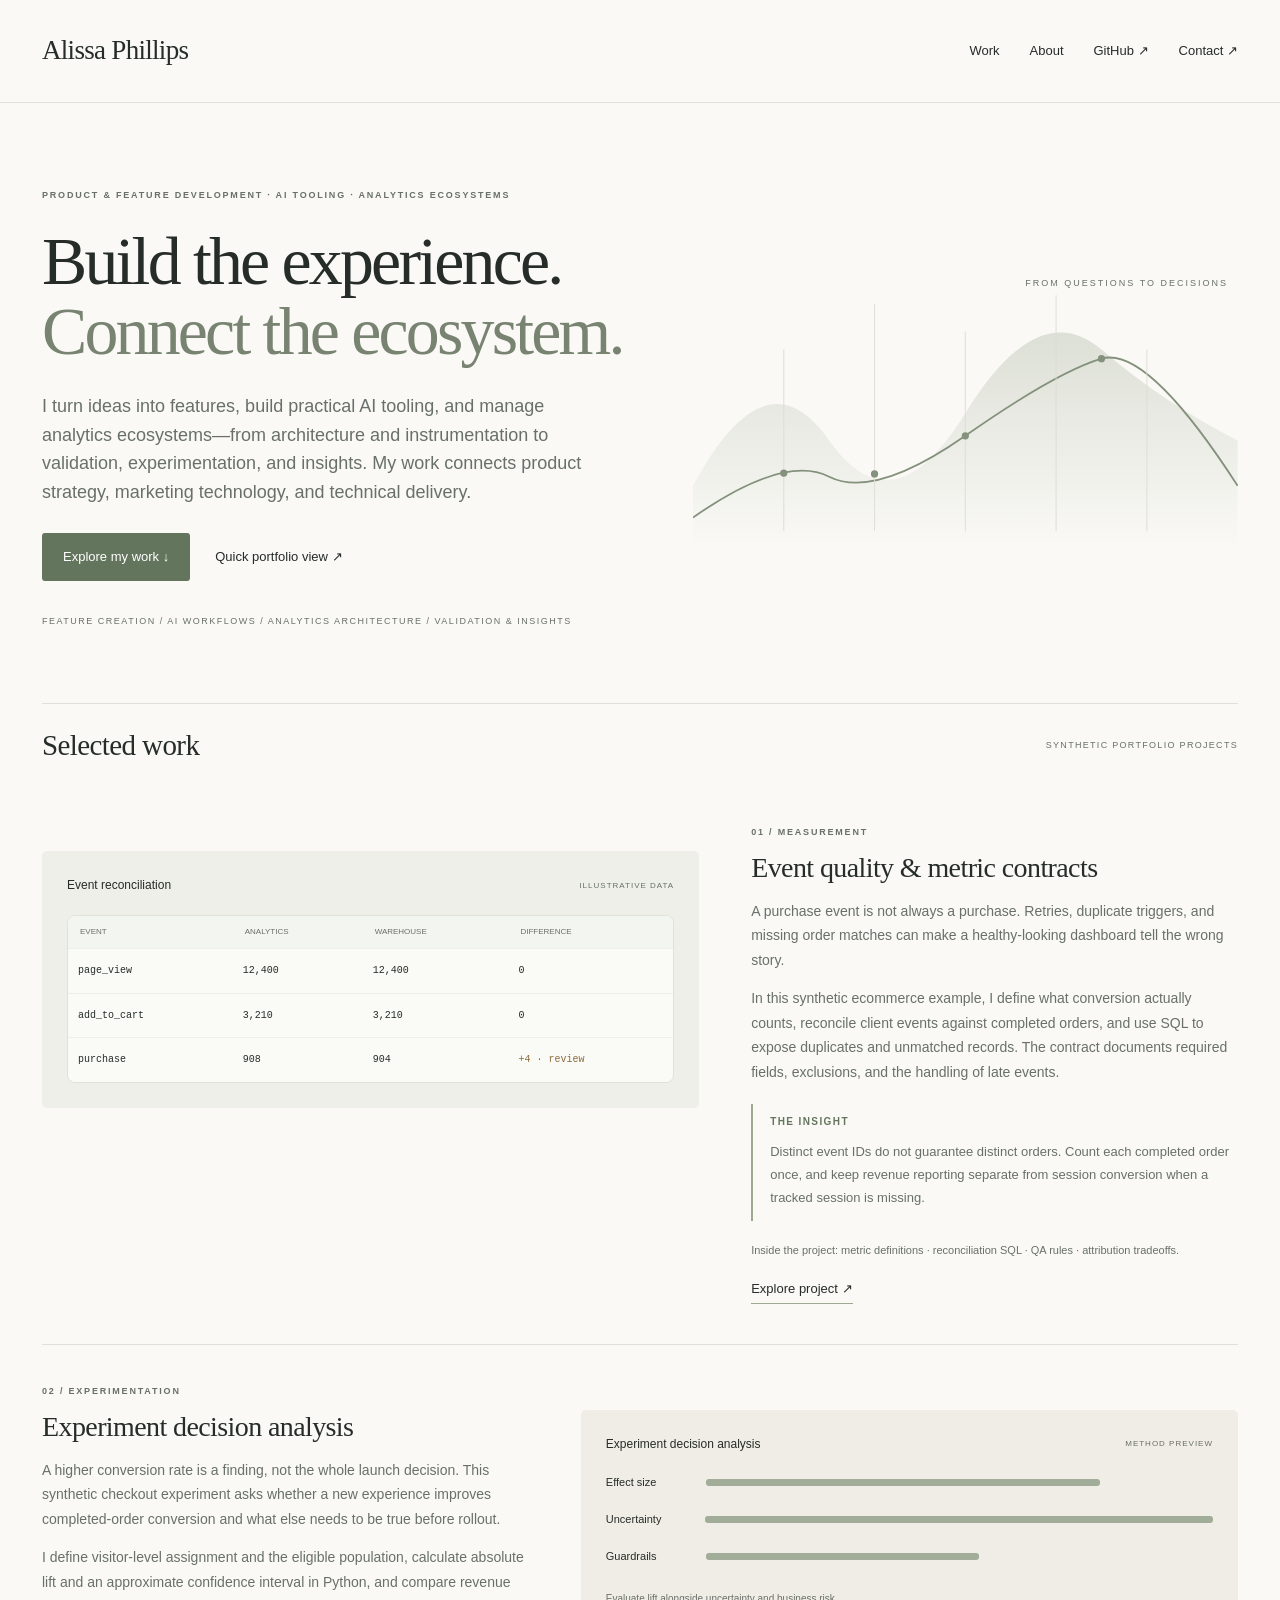
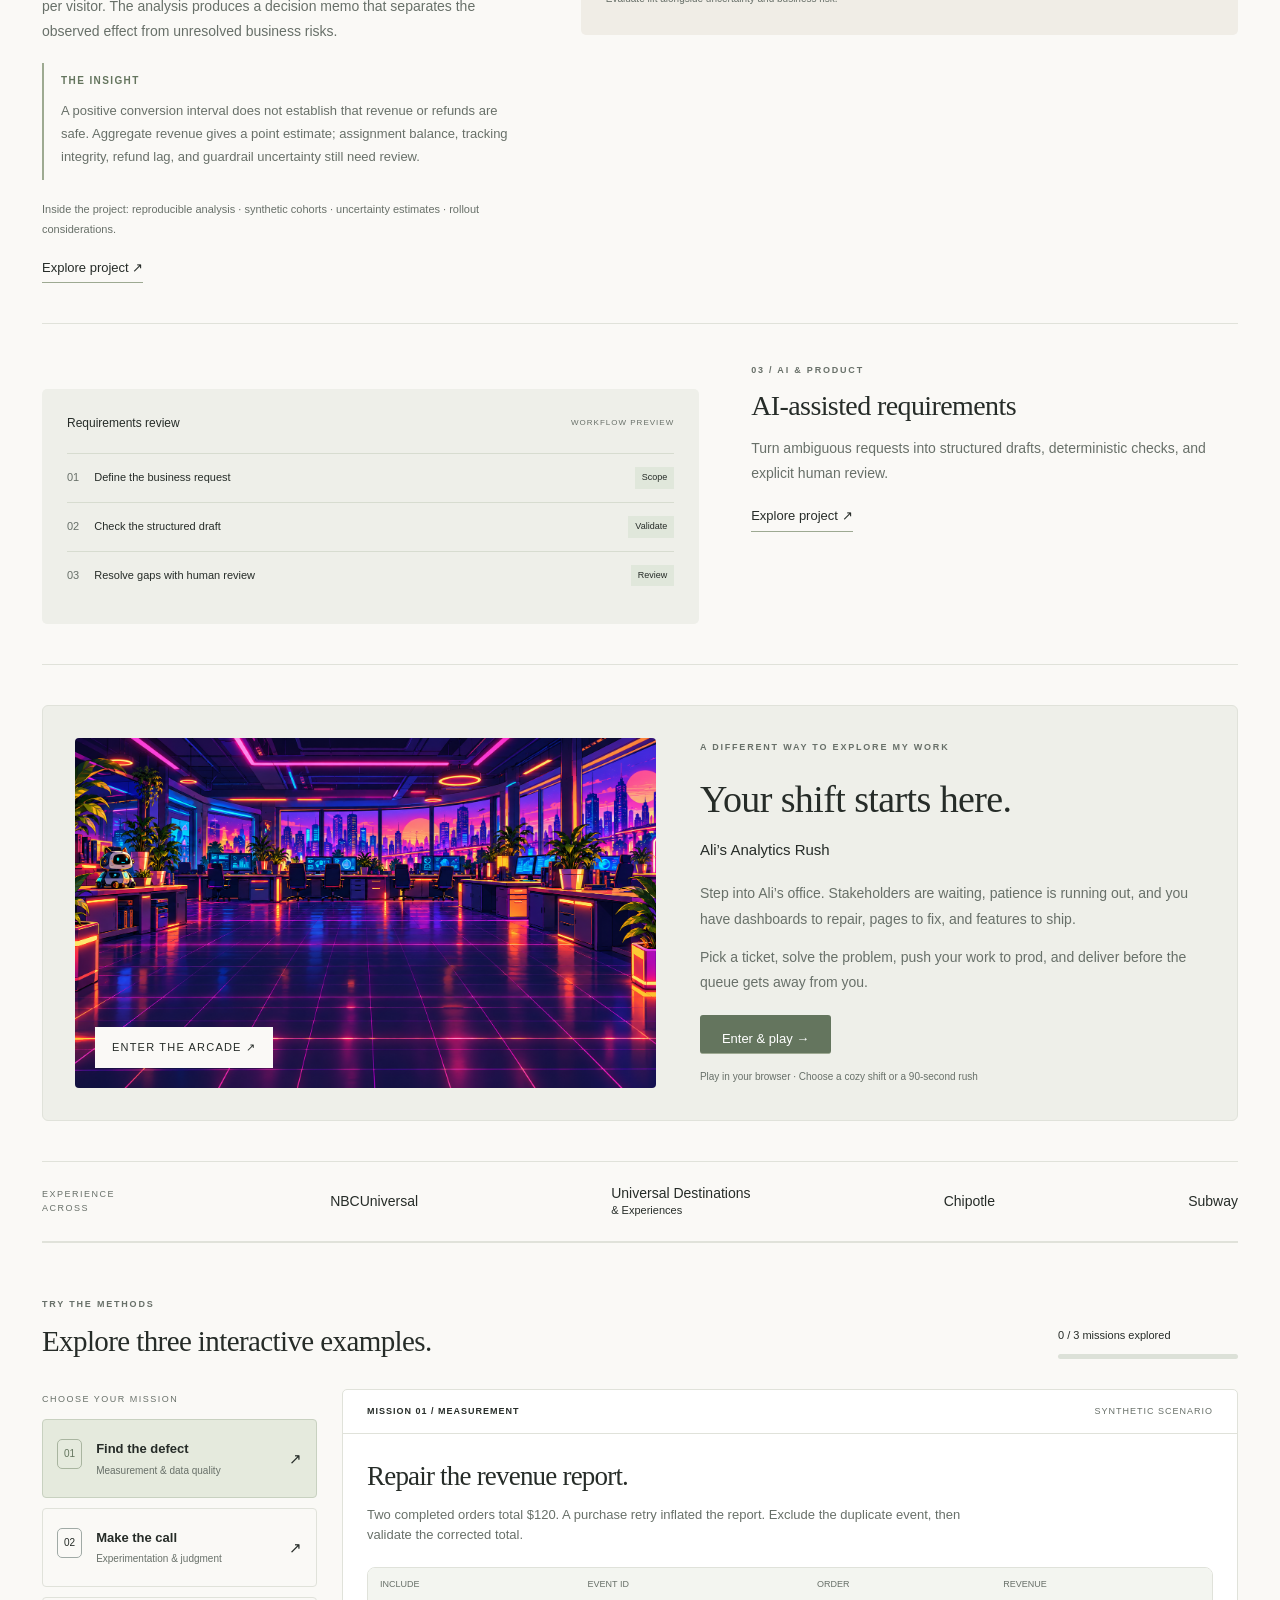
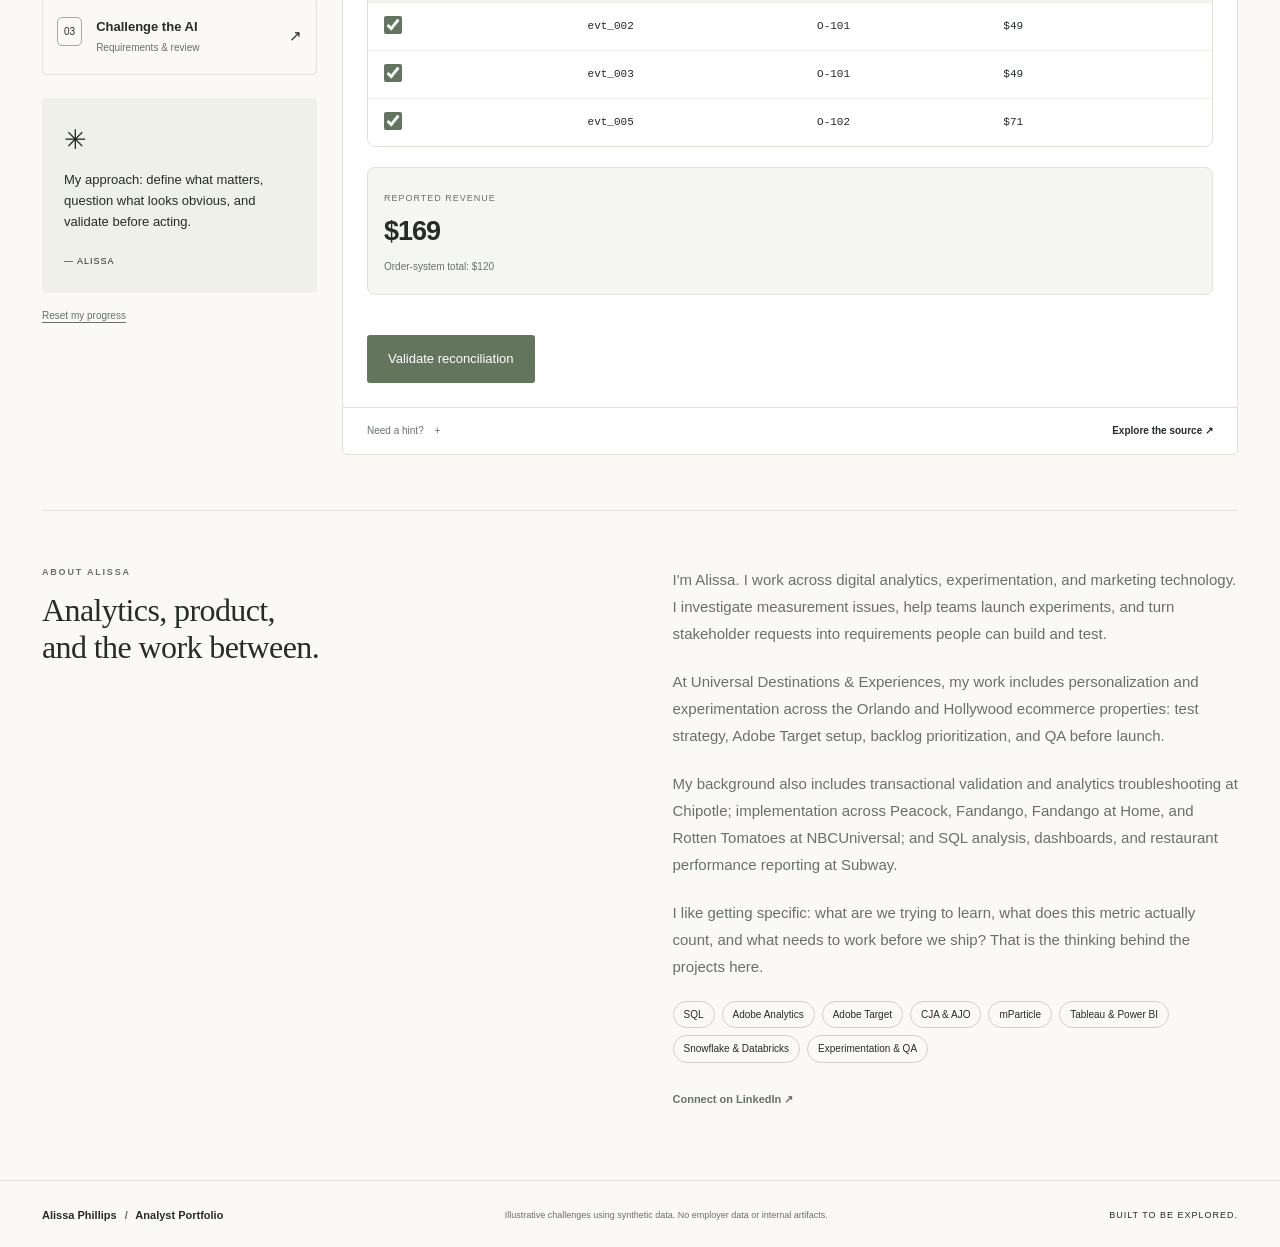
==== commit fe26e0af: "Broaden portfolio intro to feature creation AI tooling and analytics ecosystems" ====
--- a/arcade/lab.html
+++ b/arcade/lab.html
@@ -10,7 +10,7 @@
 <a class="skip" href="#workspace">Skip to challenge</a>
 <header class="topbar"><a class="brand" href="#">Alissa Phillips</a><nav aria-label="Main"><a href="#work">Work</a><a href="#about">About</a><a href="https://github.com/AlissaPhillips17/analyst-portfolio">GitHub ↗</a><a href="https://www.linkedin.com/in/alissap17/">Contact ↗</a></nav></header>
 <main>
-<section class="hero"><div><div class="eyebrow">DIGITAL ANALYTICS · EXPERIMENTATION · AI REQUIREMENTS</div><h1>Clear questions.<br><em>Useful answers.</em></h1><p class="intro">I investigate measurement issues, build test strategies, and turn business requests into requirements teams can use.</p><div class="hero-actions"><a class="primary" href="#work">Explore my work ↓</a><button class="text-button" id="summary-open">Quick portfolio view ↗</button></div><p class="tool-line">SQL / ADOBE ANALYTICS / EXPERIMENTATION / AI WORKFLOWS</p></div><div class="signal-art" aria-hidden="true"><svg viewBox="0 0 600 300"><defs><linearGradient id="fade" x2="0" y2="1"><stop stop-color="#b9c1b0" stop-opacity=".45"/><stop offset="1" stop-color="#b9c1b0" stop-opacity="0"/></linearGradient></defs><path d="M0 230 Q80 80 150 180 T300 150 T450 80 T600 180 L600 300H0Z" fill="url(#fade)"/><path d="M0 265 Q100 195 150 220 T300 175 T450 90 T600 230" fill="none" stroke="#84917c" stroke-width="2"/><g stroke="#dddcd4"><path d="M100 80V280M200 30V280M300 60V280M400 20V280M500 80V280"/></g><g fill="#84917c"><circle cx="100" cy="216" r="4"/><circle cx="200" cy="217" r="4"/><circle cx="300" cy="175" r="4"/><circle cx="450" cy="90" r="4"/></g></svg><span>FROM QUESTIONS TO DECISIONS</span></div></section>
+<section class="hero"><div><div class="eyebrow">PRODUCT &amp; FEATURE DEVELOPMENT · AI TOOLING · ANALYTICS ECOSYSTEMS</div><h1>Build the experience.<br><em>Connect the ecosystem.</em></h1><p class="intro">I turn ideas into features, build practical AI tooling, and manage analytics ecosystems—from architecture and instrumentation to validation, experimentation, and insights. My work connects product strategy, marketing technology, and technical delivery.</p><div class="hero-actions"><a class="primary" href="#work">Explore my work ↓</a><button class="text-button" id="summary-open">Quick portfolio view ↗</button></div><p class="tool-line">FEATURE CREATION / AI WORKFLOWS / ANALYTICS ARCHITECTURE / VALIDATION &amp; INSIGHTS</p></div><div class="signal-art" aria-hidden="true"><svg viewBox="0 0 600 300"><defs><linearGradient id="fade" x2="0" y2="1"><stop stop-color="#b9c1b0" stop-opacity=".45"/><stop offset="1" stop-color="#b9c1b0" stop-opacity="0"/></linearGradient></defs><path d="M0 230 Q80 80 150 180 T300 150 T450 80 T600 180 L600 300H0Z" fill="url(#fade)"/><path d="M0 265 Q100 195 150 220 T300 175 T450 90 T600 230" fill="none" stroke="#84917c" stroke-width="2"/><g stroke="#dddcd4"><path d="M100 80V280M200 30V280M300 60V280M400 20V280M500 80V280"/></g><g fill="#84917c"><circle cx="100" cy="216" r="4"/><circle cx="200" cy="217" r="4"/><circle cx="300" cy="175" r="4"/><circle cx="450" cy="90" r="4"/></g></svg><span>FROM QUESTIONS TO DECISIONS</span></div></section>
 <section id="work" class="selected-work"><div class="section-head"><h2>Selected work</h2><span>SYNTHETIC PORTFOLIO PROJECTS</span></div>
 <article class="project-row"><div class="project-preview"><div class="preview-title">Event reconciliation <span>ILLUSTRATIVE DATA</span></div><div class="table-wrap"><table><thead><tr><th>EVENT</th><th>ANALYTICS</th><th>WAREHOUSE</th><th>DIFFERENCE</th></tr></thead><tbody><tr><td>page_view</td><td>12,400</td><td>12,400</td><td>0</td></tr><tr><td>add_to_cart</td><td>3,210</td><td>3,210</td><td>0</td></tr><tr><td>purchase</td><td>908</td><td>904</td><td class="flag">+4 · review</td></tr></tbody></table></div></div><div class="project-copy"><div class="eyebrow">01 / MEASUREMENT</div><h3>Event quality &amp; metric contracts</h3><p>A purchase event is not always a purchase. Retries, duplicate triggers, and missing order matches can make a healthy-looking dashboard tell the wrong story.</p><p>In this synthetic ecommerce example, I define what conversion actually counts, reconcile client events against completed orders, and use SQL to expose duplicates and unmatched records. The contract documents required fields, exclusions, and the handling of late events.</p><div class="project-insight"><strong>The insight</strong><p>Distinct event IDs do not guarantee distinct orders. Count each completed order once, and keep revenue reporting separate from session conversion when a tracked session is missing.</p></div><p class="project-deliverables">Inside the project: metric definitions · reconciliation SQL · QA rules · attribution tradeoffs.</p><a href="https://github.com/AlissaPhillips17/analyst-portfolio/tree/main/projects/event-quality">Explore project ↗</a></div></article>
 <article class="project-row reverse"><div class="project-preview"><div class="preview-title">Experiment decision analysis <span>METHOD PREVIEW</span></div><div class="experiment-visual"><div><span>Effect size</span><i style="--w:65%"></i></div><div><span>Uncertainty</span><i style="--w:85%"></i></div><div><span>Guardrails</span><i style="--w:45%"></i></div></div><small>Evaluate lift alongside uncertainty and business risk.</small></div><div class="project-copy"><div class="eyebrow">02 / EXPERIMENTATION</div><h3>Experiment decision analysis</h3><p>A higher conversion rate is a finding, not the whole launch decision. This synthetic checkout experiment asks whether a new experience improves completed-order conversion and what else needs to be true before rollout.</p><p>I define visitor-level assignment and the eligible population, calculate absolute lift and an approximate confidence interval in Python, and compare revenue per visitor. The analysis produces a decision memo that separates the observed effect from unresolved business risks.</p><div class="project-insight"><strong>The insight</strong><p>A positive conversion interval does not establish that revenue or refunds are safe. Aggregate revenue gives a point estimate; assignment balance, tracking integrity, refund lag, and guardrail uncertainty still need review.</p></div><p class="project-deliverables">Inside the project: reproducible analysis · synthetic cohorts · uncertainty estimates · rollout considerations.</p><a href="https://github.com/AlissaPhillips17/analyst-portfolio/tree/main/projects/experimentation">Explore project ↗</a></div></article>
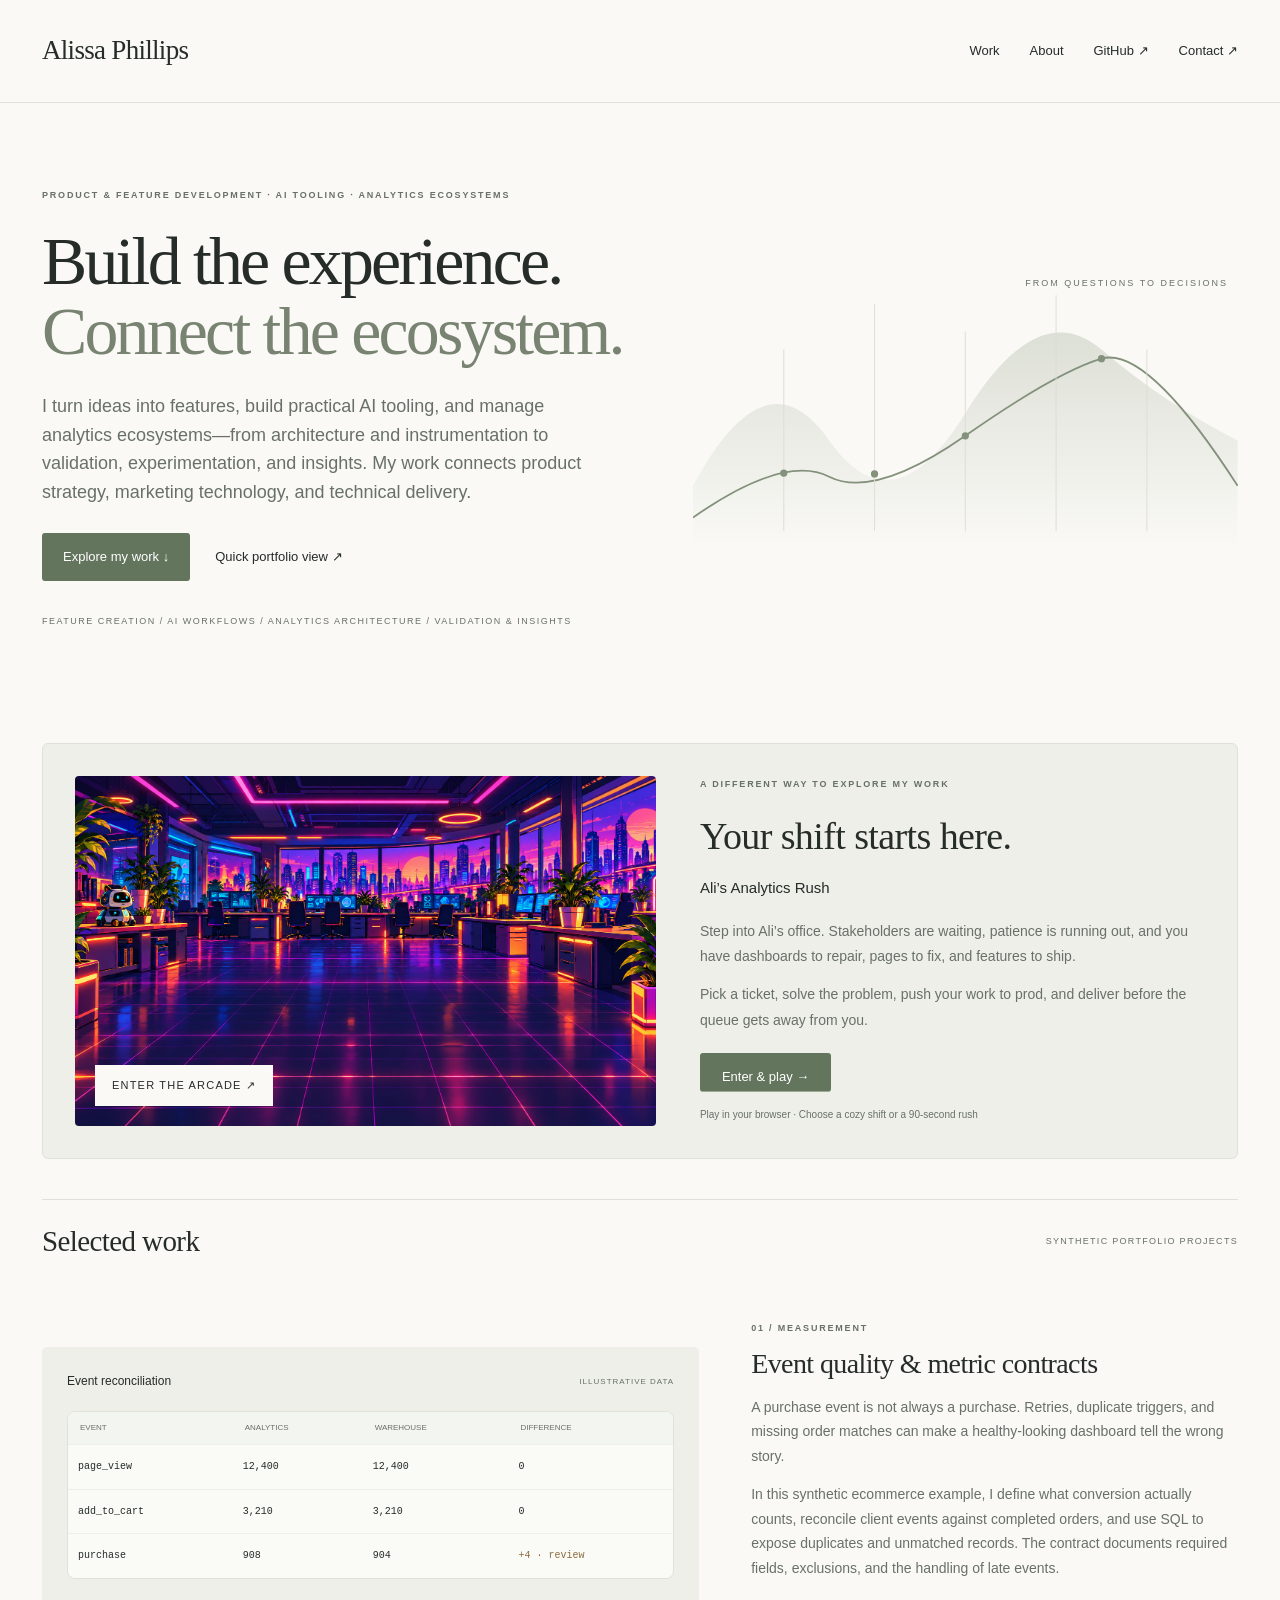
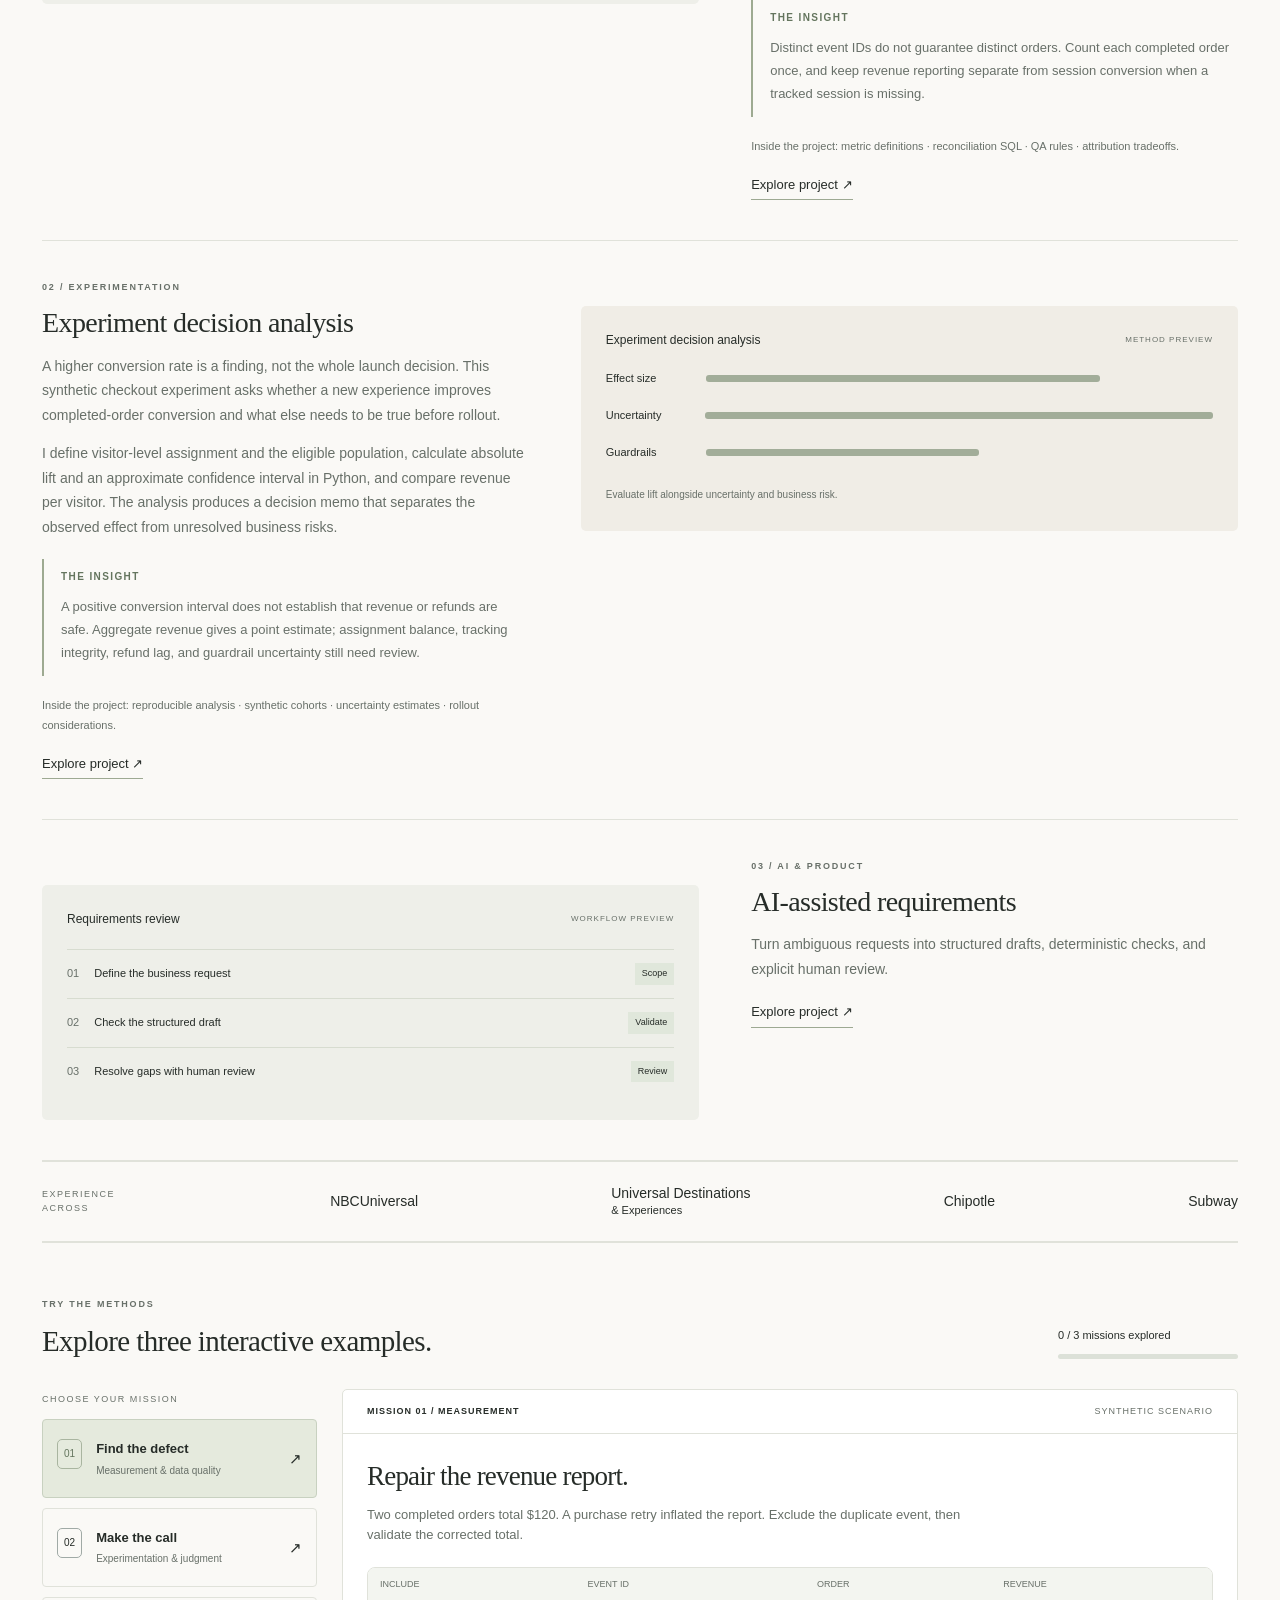
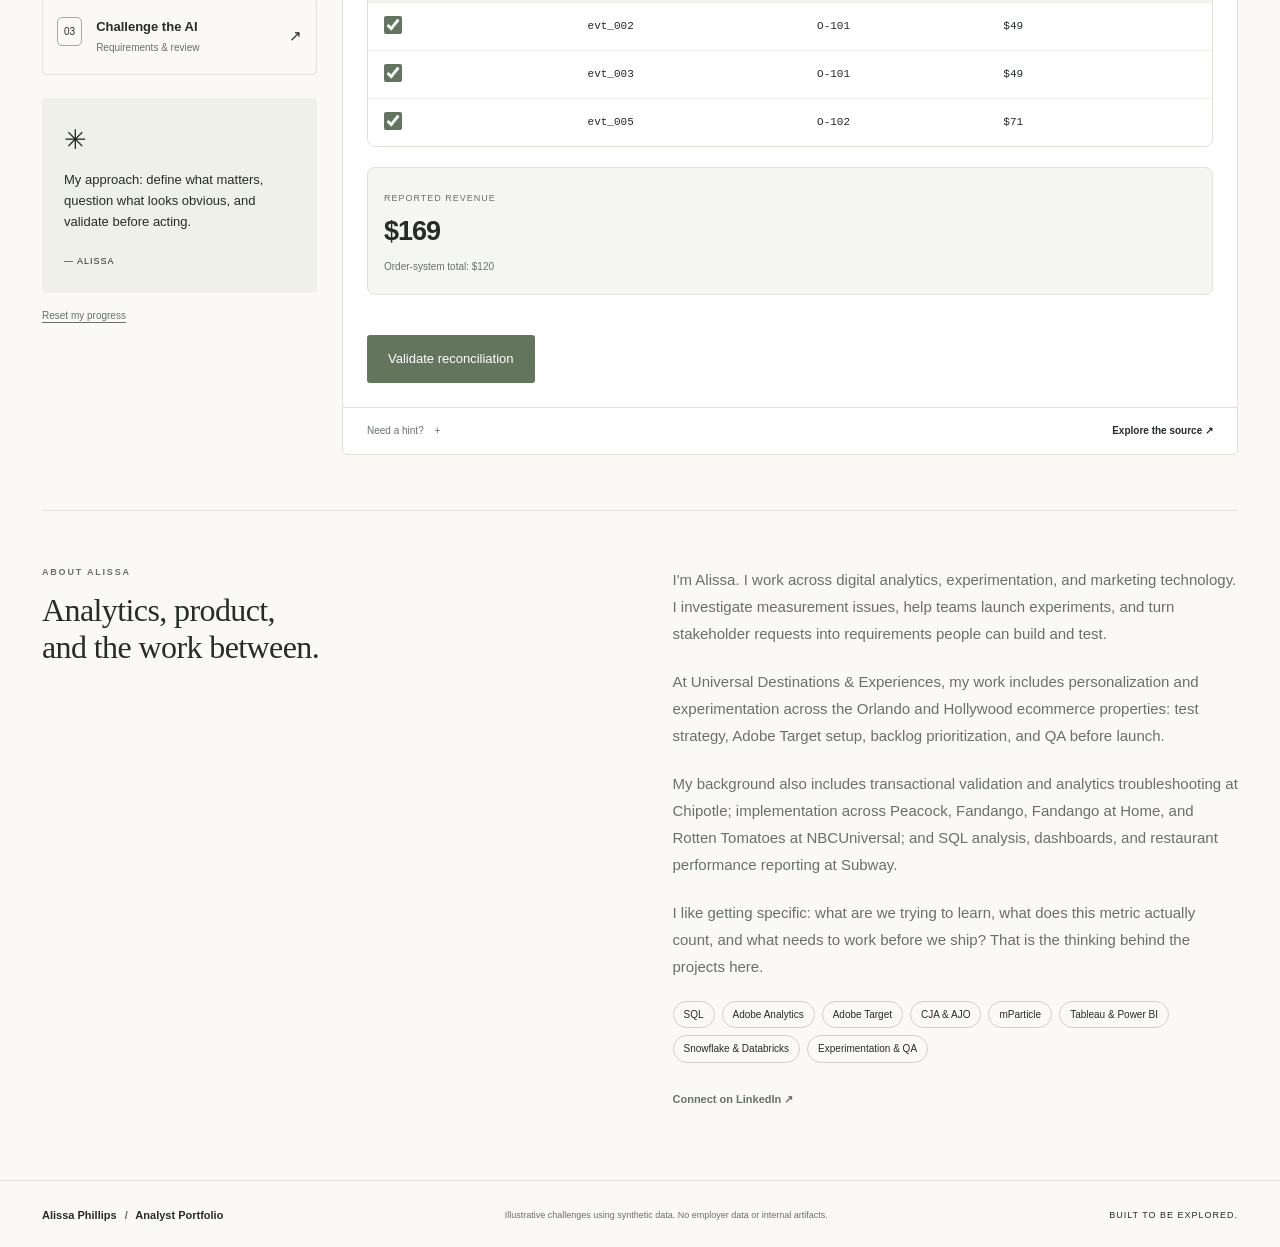
==== commit 3e19a7a4: "Place Analytics Rush entrance directly above Selected Work" ====
--- a/arcade/lab.html
+++ b/arcade/lab.html
@@ -11,11 +11,12 @@
 <header class="topbar"><a class="brand" href="#">Alissa Phillips</a><nav aria-label="Main"><a href="#work">Work</a><a href="#about">About</a><a href="https://github.com/AlissaPhillips17/analyst-portfolio">GitHub ↗</a><a href="https://www.linkedin.com/in/alissap17/">Contact ↗</a></nav></header>
 <main>
 <section class="hero"><div><div class="eyebrow">PRODUCT &amp; FEATURE DEVELOPMENT · AI TOOLING · ANALYTICS ECOSYSTEMS</div><h1>Build the experience.<br><em>Connect the ecosystem.</em></h1><p class="intro">I turn ideas into features, build practical AI tooling, and manage analytics ecosystems—from architecture and instrumentation to validation, experimentation, and insights. My work connects product strategy, marketing technology, and technical delivery.</p><div class="hero-actions"><a class="primary" href="#work">Explore my work ↓</a><button class="text-button" id="summary-open">Quick portfolio view ↗</button></div><p class="tool-line">FEATURE CREATION / AI WORKFLOWS / ANALYTICS ARCHITECTURE / VALIDATION &amp; INSIGHTS</p></div><div class="signal-art" aria-hidden="true"><svg viewBox="0 0 600 300"><defs><linearGradient id="fade" x2="0" y2="1"><stop stop-color="#b9c1b0" stop-opacity=".45"/><stop offset="1" stop-color="#b9c1b0" stop-opacity="0"/></linearGradient></defs><path d="M0 230 Q80 80 150 180 T300 150 T450 80 T600 180 L600 300H0Z" fill="url(#fade)"/><path d="M0 265 Q100 195 150 220 T300 175 T450 90 T600 230" fill="none" stroke="#84917c" stroke-width="2"/><g stroke="#dddcd4"><path d="M100 80V280M200 30V280M300 60V280M400 20V280M500 80V280"/></g><g fill="#84917c"><circle cx="100" cy="216" r="4"/><circle cx="200" cy="217" r="4"/><circle cx="300" cy="175" r="4"/><circle cx="450" cy="90" r="4"/></g></svg><span>FROM QUESTIONS TO DECISIONS</span></div></section>
+<article class="arcade-feature" id="arcade-entry"><a class="game-preview" href="index.html" aria-label="Enter Ali’s Analytics Rush"><img src="assets/arcade-office.png" alt="The illustrated office you enter in Ali’s Analytics Rush" loading="lazy"><span class="game-entry-label">ENTER THE ARCADE ↗</span></a><div class="arcade-invitation"><div class="eyebrow">A DIFFERENT WAY TO EXPLORE MY WORK</div><h3>Your shift starts here.</h3><p class="game-name">Ali’s Analytics Rush</p><p>Step into Ali’s office. Stakeholders are waiting, patience is running out, and you have dashboards to repair, pages to fix, and features to ship.</p><p>Pick a ticket, solve the problem, push your work to prod, and deliver before the queue gets away from you.</p><a class="primary arcade-enter" href="index.html">Enter &amp; play <span aria-hidden="true">→</span></a><small>Play in your browser · Choose a cozy shift or a 90-second rush</small></div></article>
 <section id="work" class="selected-work"><div class="section-head"><h2>Selected work</h2><span>SYNTHETIC PORTFOLIO PROJECTS</span></div>
 <article class="project-row"><div class="project-preview"><div class="preview-title">Event reconciliation <span>ILLUSTRATIVE DATA</span></div><div class="table-wrap"><table><thead><tr><th>EVENT</th><th>ANALYTICS</th><th>WAREHOUSE</th><th>DIFFERENCE</th></tr></thead><tbody><tr><td>page_view</td><td>12,400</td><td>12,400</td><td>0</td></tr><tr><td>add_to_cart</td><td>3,210</td><td>3,210</td><td>0</td></tr><tr><td>purchase</td><td>908</td><td>904</td><td class="flag">+4 · review</td></tr></tbody></table></div></div><div class="project-copy"><div class="eyebrow">01 / MEASUREMENT</div><h3>Event quality &amp; metric contracts</h3><p>A purchase event is not always a purchase. Retries, duplicate triggers, and missing order matches can make a healthy-looking dashboard tell the wrong story.</p><p>In this synthetic ecommerce example, I define what conversion actually counts, reconcile client events against completed orders, and use SQL to expose duplicates and unmatched records. The contract documents required fields, exclusions, and the handling of late events.</p><div class="project-insight"><strong>The insight</strong><p>Distinct event IDs do not guarantee distinct orders. Count each completed order once, and keep revenue reporting separate from session conversion when a tracked session is missing.</p></div><p class="project-deliverables">Inside the project: metric definitions · reconciliation SQL · QA rules · attribution tradeoffs.</p><a href="https://github.com/AlissaPhillips17/analyst-portfolio/tree/main/projects/event-quality">Explore project ↗</a></div></article>
 <article class="project-row reverse"><div class="project-preview"><div class="preview-title">Experiment decision analysis <span>METHOD PREVIEW</span></div><div class="experiment-visual"><div><span>Effect size</span><i style="--w:65%"></i></div><div><span>Uncertainty</span><i style="--w:85%"></i></div><div><span>Guardrails</span><i style="--w:45%"></i></div></div><small>Evaluate lift alongside uncertainty and business risk.</small></div><div class="project-copy"><div class="eyebrow">02 / EXPERIMENTATION</div><h3>Experiment decision analysis</h3><p>A higher conversion rate is a finding, not the whole launch decision. This synthetic checkout experiment asks whether a new experience improves completed-order conversion and what else needs to be true before rollout.</p><p>I define visitor-level assignment and the eligible population, calculate absolute lift and an approximate confidence interval in Python, and compare revenue per visitor. The analysis produces a decision memo that separates the observed effect from unresolved business risks.</p><div class="project-insight"><strong>The insight</strong><p>A positive conversion interval does not establish that revenue or refunds are safe. Aggregate revenue gives a point estimate; assignment balance, tracking integrity, refund lag, and guardrail uncertainty still need review.</p></div><p class="project-deliverables">Inside the project: reproducible analysis · synthetic cohorts · uncertainty estimates · rollout considerations.</p><a href="https://github.com/AlissaPhillips17/analyst-portfolio/tree/main/projects/experimentation">Explore project ↗</a></div></article>
 <article class="project-row"><div class="project-preview"><div class="preview-title">Requirements review <span>WORKFLOW PREVIEW</span></div><ul class="requirements-preview"><li><span>01</span> Define the business request <b>Scope</b></li><li><span>02</span> Check the structured draft <b>Validate</b></li><li><span>03</span> Resolve gaps with human review <b>Review</b></li></ul></div><div class="project-copy"><div class="eyebrow">03 / AI &amp; PRODUCT</div><h3>AI-assisted requirements</h3><p>Turn ambiguous requests into structured drafts, deterministic checks, and explicit human review.</p><a href="https://github.com/AlissaPhillips17/analyst-portfolio/tree/main/projects/ai-requirements">Explore project ↗</a></div></article>
-<article class="arcade-feature" id="arcade-entry"><a class="game-preview" href="index.html" aria-label="Enter Ali’s Analytics Rush"><img src="assets/arcade-office.png" alt="The illustrated office you enter in Ali’s Analytics Rush" loading="lazy"><span class="game-entry-label">ENTER THE ARCADE ↗</span></a><div class="arcade-invitation"><div class="eyebrow">A DIFFERENT WAY TO EXPLORE MY WORK</div><h3>Your shift starts here.</h3><p class="game-name">Ali’s Analytics Rush</p><p>Step into Ali’s office. Stakeholders are waiting, patience is running out, and you have dashboards to repair, pages to fix, and features to ship.</p><p>Pick a ticket, solve the problem, push your work to prod, and deliver before the queue gets away from you.</p><a class="primary arcade-enter" href="index.html">Enter &amp; play <span aria-hidden="true">→</span></a><small>Play in your browser · Choose a cozy shift or a 90-second rush</small></div></article></section>
+</section>
 <section class="credibility" aria-label="Experience"><span>EXPERIENCE ACROSS</span><div>NBCUniversal</div><div>Universal Destinations<br><small>& Experiences</small></div><div>Chipotle</div><div>Subway</div></section>
 <section class="lab" id="workspace" aria-labelledby="lab-title"><div class="lab-heading"><div><div class="eyebrow">TRY THE METHODS</div><h2 id="lab-title">Explore three interactive examples.</h2></div><div class="progress"><span id="progress-label">0 / 3 missions explored</span><div class="progress-track"><div id="progress-fill"></div></div></div></div>
 <div class="lab-grid"><aside class="mission-nav"><div class="nav-label">CHOOSE YOUR MISSION</div><button class="mission-tab active" data-mission="0" aria-pressed="true"><span class="mission-number">01</span><span><strong>Find the defect</strong><small>Measurement & data quality</small></span><span class="mission-mark" aria-hidden="true">↗</span></button><button class="mission-tab" data-mission="1" aria-pressed="false"><span class="mission-number">02</span><span><strong>Make the call</strong><small>Experimentation & judgment</small></span><span class="mission-mark" aria-hidden="true">↗</span></button><button class="mission-tab" data-mission="2" aria-pressed="false"><span class="mission-number">03</span><span><strong>Challenge the AI</strong><small>Requirements & review</small></span><span class="mission-mark" aria-hidden="true">↗</span></button><div class="desk-note"><span aria-hidden="true">✳</span><p>My approach: define what matters, question what looks obvious, and validate before acting.</p><small>— ALISSA</small></div><button class="reset" id="reset">Reset my progress</button></aside><div class="workspace-card"><div class="workspace-top"><span id="mission-label">MISSION 01 / MEASUREMENT</span><span class="synthetic">SYNTHETIC SCENARIO</span></div><div id="mission-content"></div><div id="feedback" class="feedback" aria-live="polite" hidden></div><div class="workspace-footer"><button id="hint-toggle" class="hint-toggle" aria-expanded="false">Need a hint? <span aria-hidden="true">+</span></button><a id="code-link" href="https://github.com/AlissaPhillips17/analyst-portfolio/tree/main/projects/event-quality" target="_blank" rel="noopener noreferrer">Explore the source <span aria-hidden="true">↗</span></a></div><p id="hint" class="hint" hidden></p></div></div>
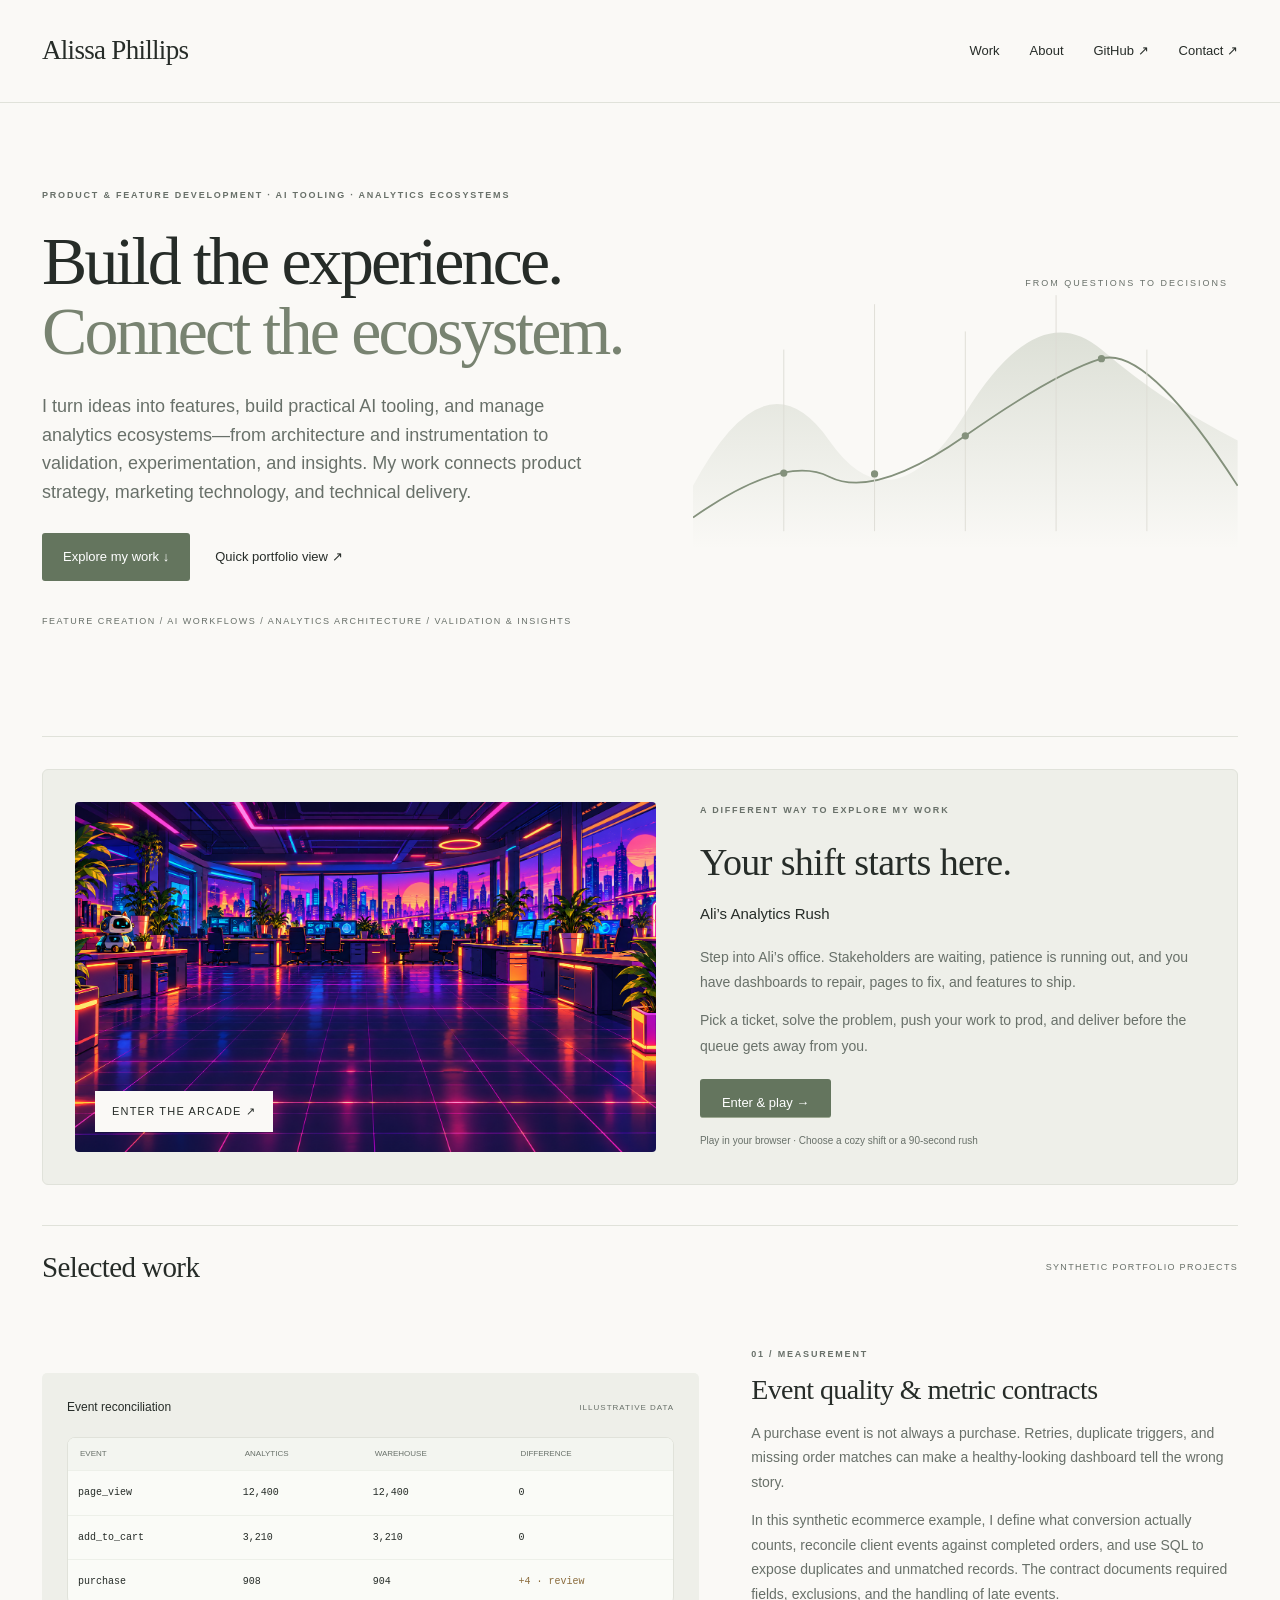
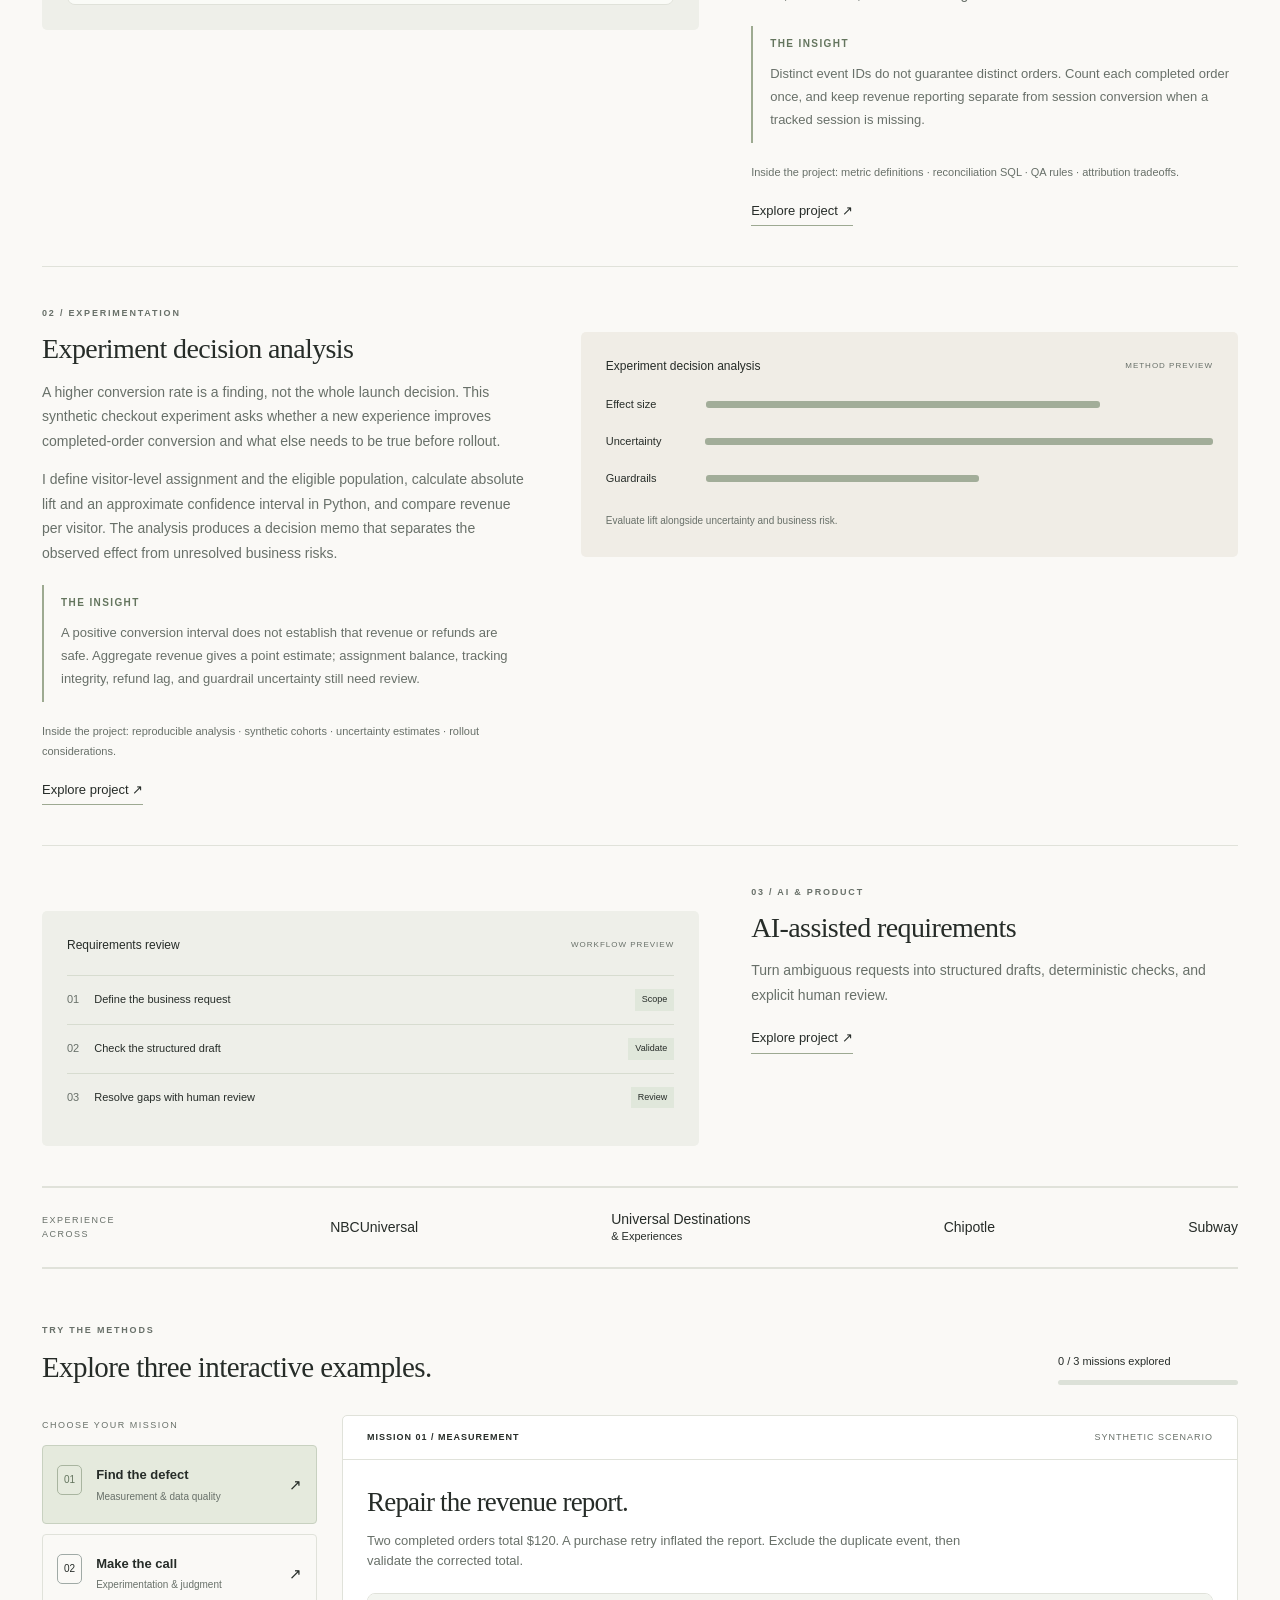
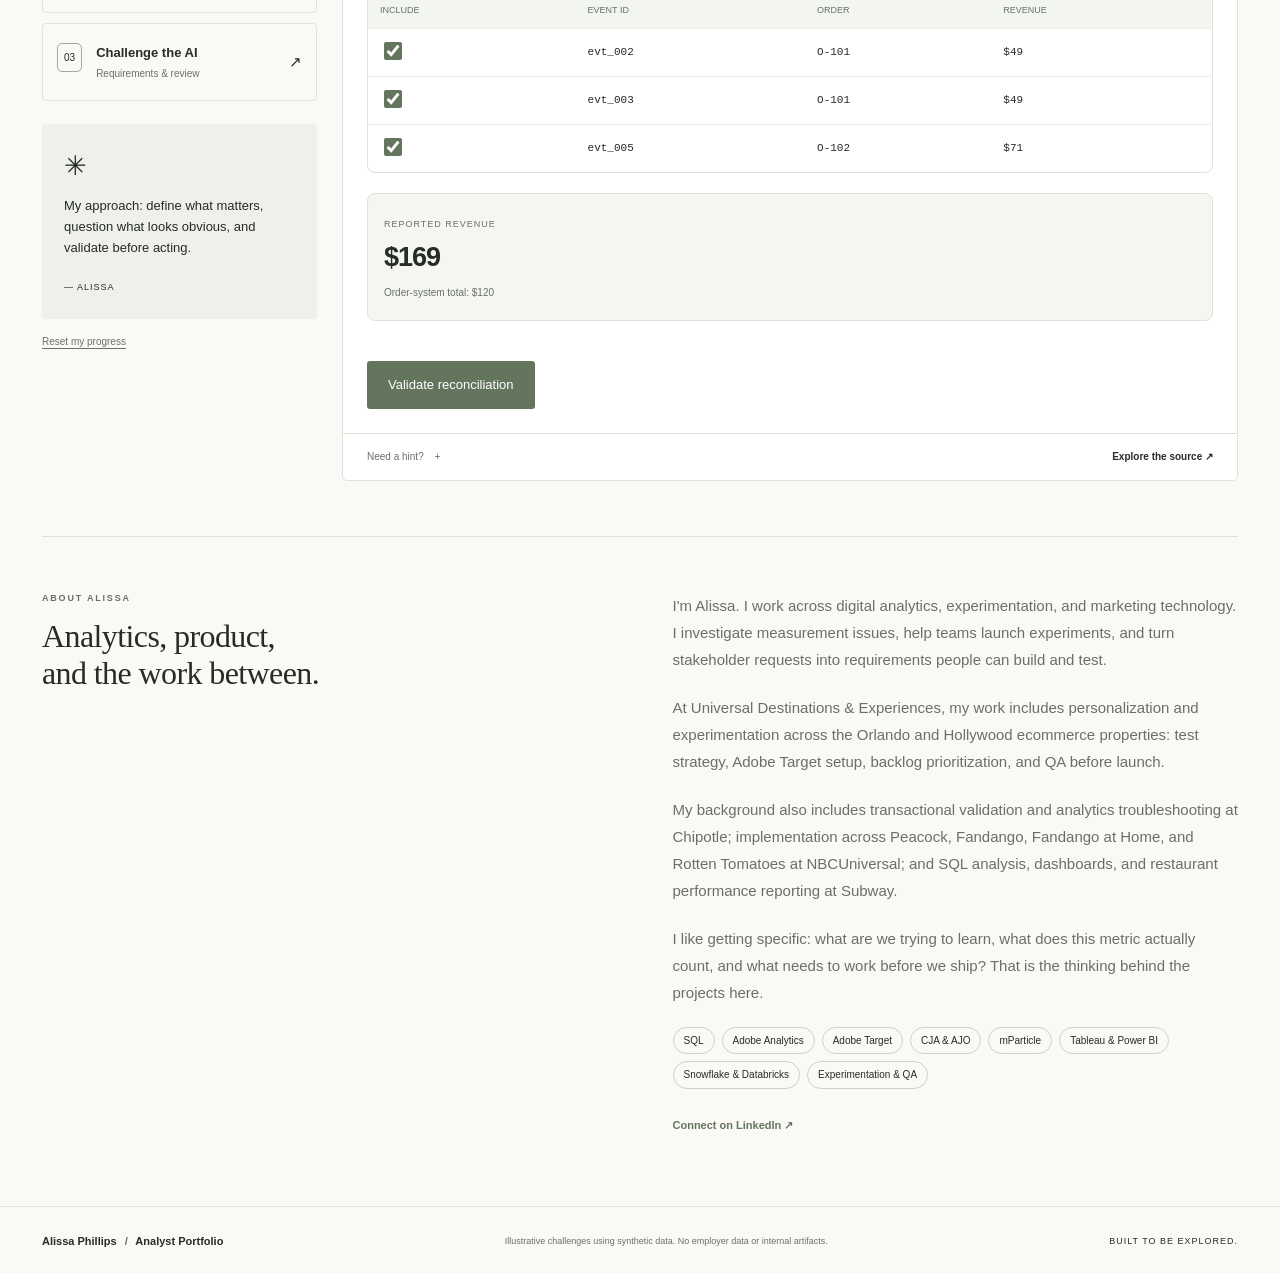
==== commit 628ebb1d: "Refresh portfolio styling for the arcade divider" ====
--- a/arcade/lab.html
+++ b/arcade/lab.html
@@ -4,7 +4,7 @@
 <meta charset="utf-8"><meta name="viewport" content="width=device-width,initial-scale=1">
 <meta name="description" content="Explore Alissa Phillips's approach to digital analytics, experimentation, and AI requirements through three interactive portfolio missions.">
 <meta name="theme-color" content="#f5f4ed"><title>Alissa Phillips | Analyst Portfolio</title>
-<link rel="stylesheet" href="styles.css"><link rel="stylesheet" href="studio.css?v=3"><script src="logic.js" defer></script><script src="app.js?v=2" defer></script>
+<link rel="stylesheet" href="styles.css"><link rel="stylesheet" href="studio.css?v=4"><script src="logic.js" defer></script><script src="app.js?v=2" defer></script>
 </head>
 <body>
 <a class="skip" href="#workspace">Skip to challenge</a>
--- a/arcade/studio.css
+++ b/arcade/studio.css
@@ -3,3 +3,6 @@
 .practical label{display:block;font-size:12px;margin:20px 0 8px}.practical input[type=text],.practical textarea,.practical select{width:100%;font:inherit;font-size:13px;padding:12px;border:1px solid var(--line);border-radius:4px;background:#fafbf8;color:var(--ink)}.practical textarea{resize:vertical;line-height:1.6}.practical .metric{margin:20px 0}.practical details{padding:18px;border:1px solid var(--line);margin-top:18px;font-size:13px}.practical summary{cursor:pointer}.practical .primary{margin-top:20px}.practical input[type=checkbox]{width:18px;height:18px;accent-color:var(--blue)}
 
 .project-copy p{max-width:none}.project-row{padding:40px 0;align-items:start}.project-preview{margin-top:25px}.project-insight{border-left:2px solid #9daa91;padding:4px 0 4px 17px;margin:20px 0}.project-insight strong{font-size:10px;letter-spacing:1.4px;text-transform:uppercase;color:var(--blue)}.project-insight p{margin:8px 0;font-size:13px}.project-copy .project-deliverables{font-size:11px;line-height:1.8}.arcade-feature{display:grid;grid-template-columns:1.15fr 1fr;gap:44px;background:#eeefe9;padding:32px;border:1px solid var(--line);border-radius:6px;margin:40px 0}.arcade-feature .game-preview{position:relative;width:100%;height:350px;margin:0;display:block}.game-entry-label{position:absolute;bottom:20px;left:20px;background:#faf9f6;color:#262c28;padding:12px 17px;font-size:11px;letter-spacing:1.2px}.arcade-feature h3{font-size:38px;margin:15px 0 8px}.arcade-feature .game-name{font-size:15px;color:var(--ink);margin-bottom:18px}.arcade-feature p{font-size:14px;line-height:1.8;margin-bottom:13px}.arcade-feature .arcade-enter{font-size:14px;padding:14px 22px;border:0;display:inline-flex;color:white;margin-top:8px}.arcade-invitation small{display:block;font-size:10px;color:var(--muted);margin-top:14px;line-height:1.8}@media(max-width:850px){.arcade-feature{gap:25px;padding:24px}.arcade-feature .game-preview{height:330px}.arcade-feature h3{font-size:32px}}@media(max-width:600px){.arcade-feature{grid-template-columns:1fr;padding:20px}.arcade-feature .game-preview{height:220px}.project-preview{margin-top:0}.arcade-feature h3{font-size:32px}.project-row{padding:30px 0}}
+
+/* Match the Selected Work separator above the arcade entrance. */
+.arcade-feature{position:relative;margin-top:66px}.arcade-feature::before{content:"";position:absolute;left:-1px;right:-1px;top:-34px;border-top:1px solid var(--line);pointer-events:none}
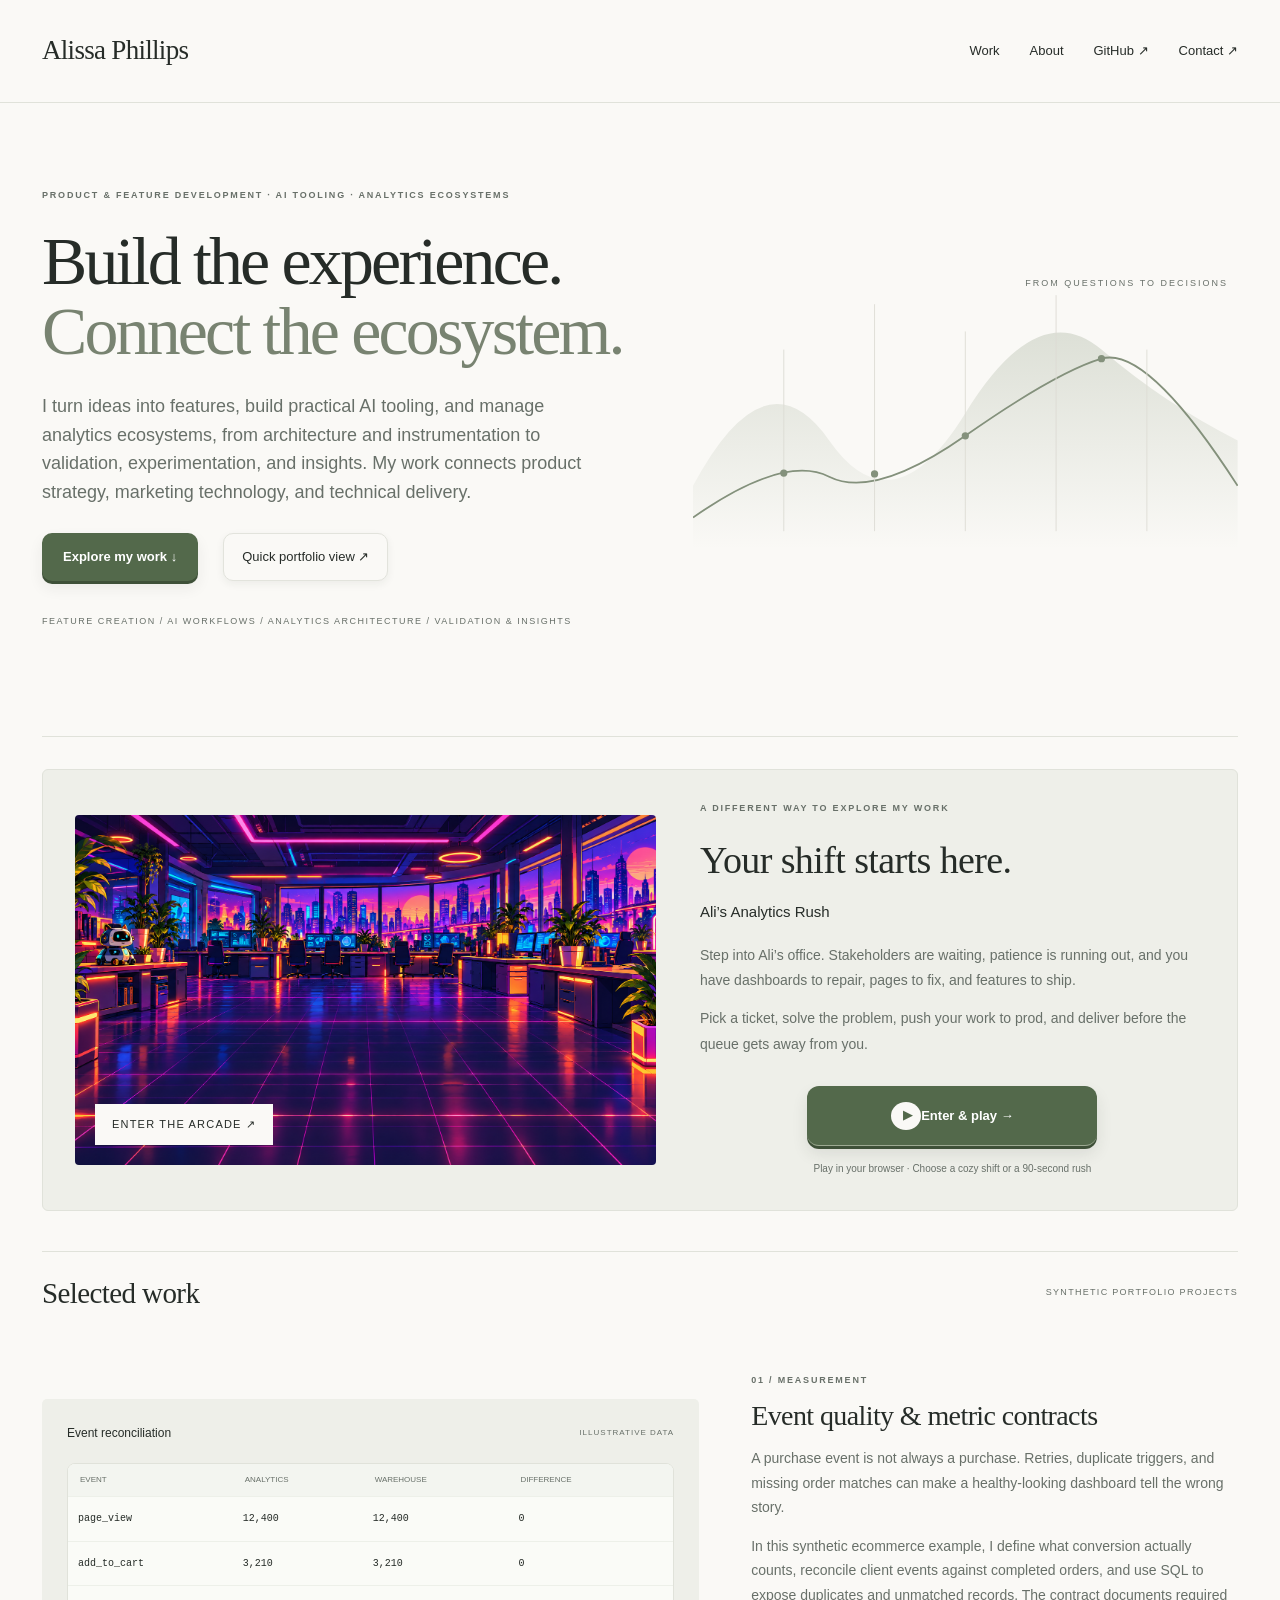
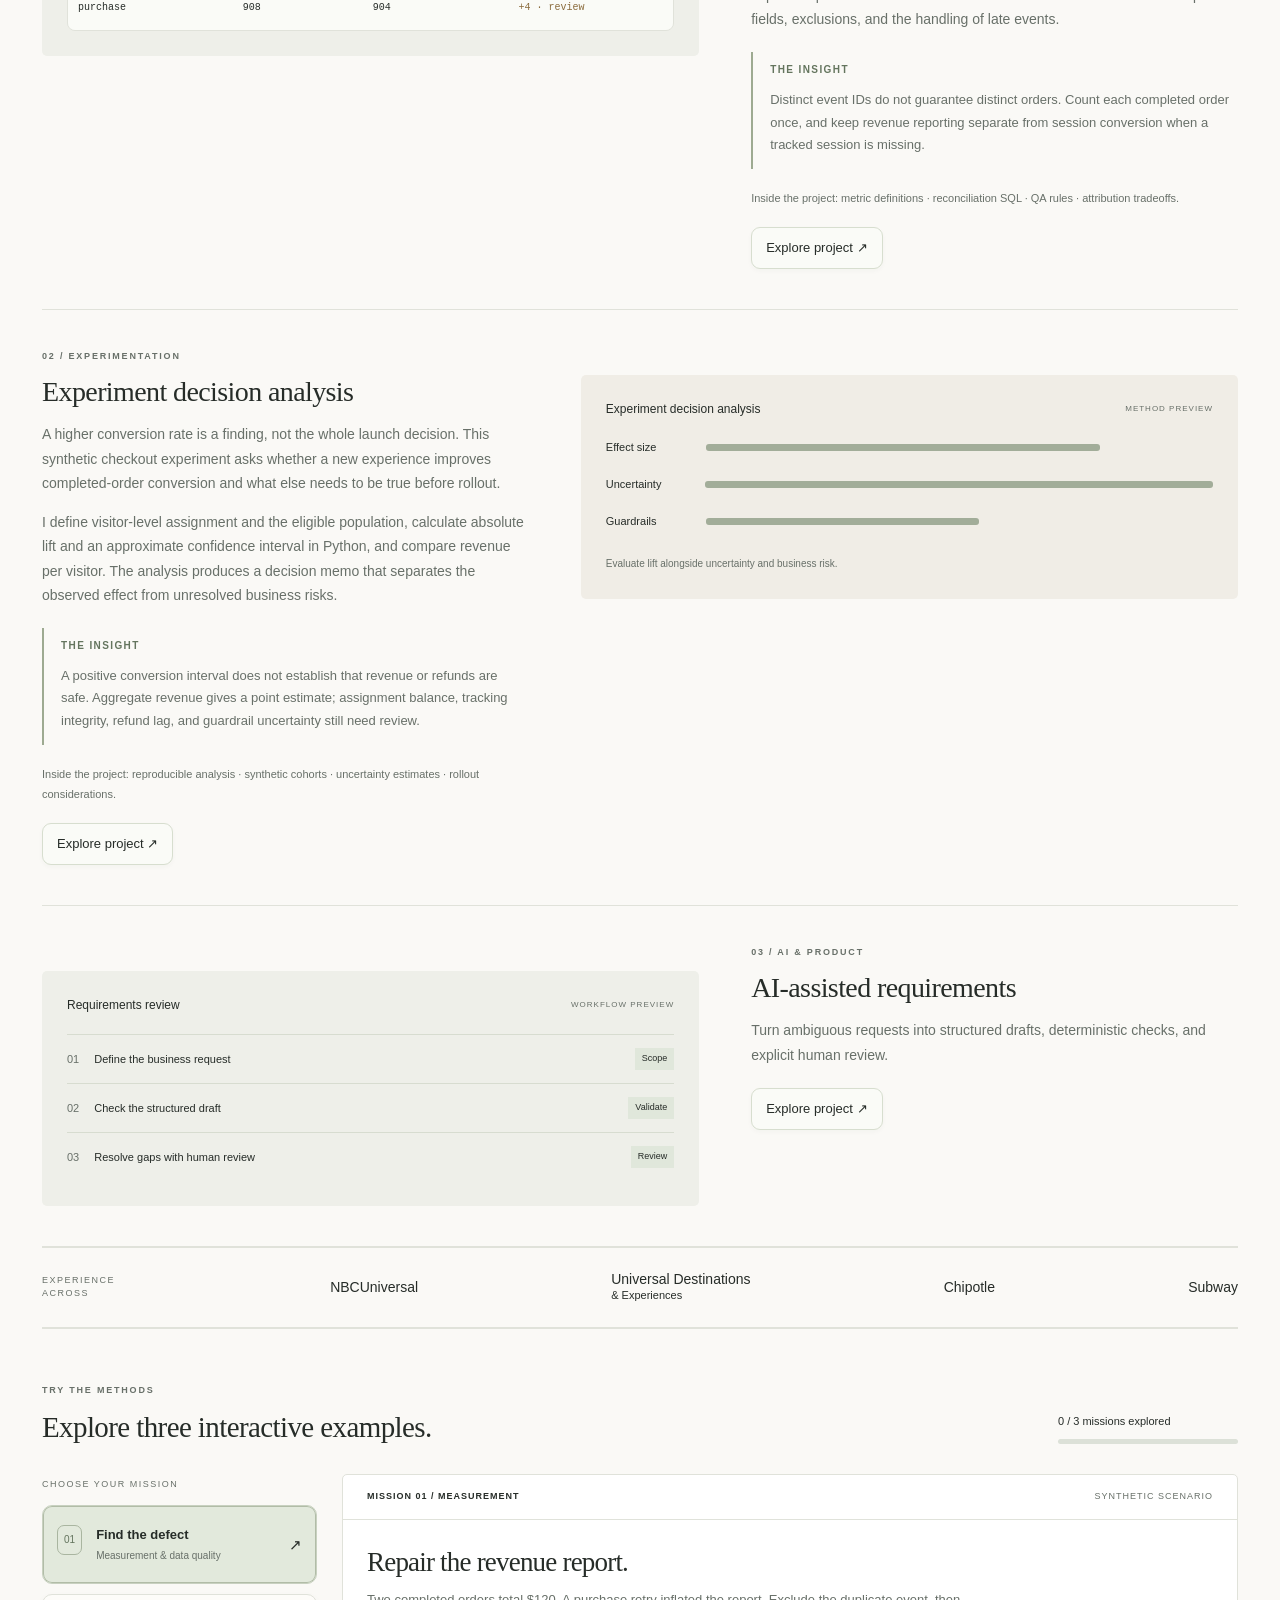
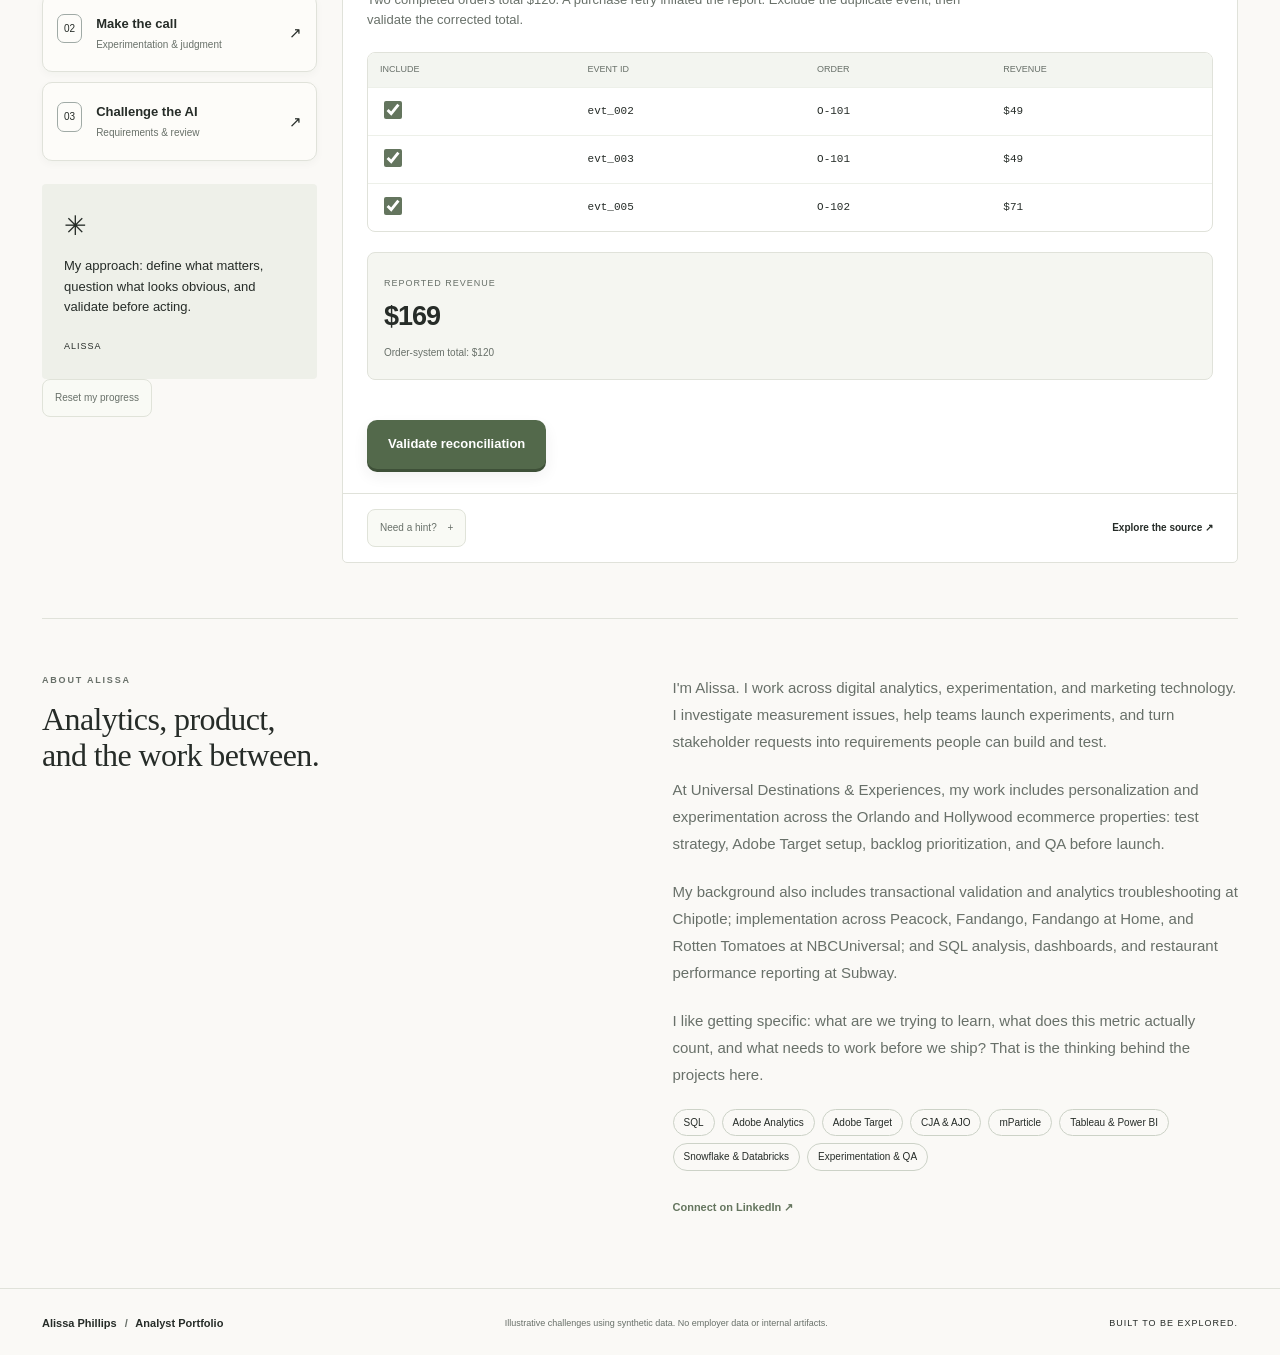
==== commit 83d79dca: "Apply tactile button styling and remove em dashes from portfolio copy" ====
--- a/arcade/lab.html
+++ b/arcade/lab.html
@@ -4,14 +4,14 @@
 <meta charset="utf-8"><meta name="viewport" content="width=device-width,initial-scale=1">
 <meta name="description" content="Explore Alissa Phillips's approach to digital analytics, experimentation, and AI requirements through three interactive portfolio missions.">
 <meta name="theme-color" content="#f5f4ed"><title>Alissa Phillips | Analyst Portfolio</title>
-<link rel="stylesheet" href="styles.css"><link rel="stylesheet" href="studio.css?v=4"><script src="logic.js" defer></script><script src="app.js?v=2" defer></script>
+<link rel="stylesheet" href="styles.css"><link rel="stylesheet" href="studio.css?v=5"><script src="logic.js" defer></script><script src="app.js?v=3" defer></script>
 </head>
 <body>
 <a class="skip" href="#workspace">Skip to challenge</a>
 <header class="topbar"><a class="brand" href="#">Alissa Phillips</a><nav aria-label="Main"><a href="#work">Work</a><a href="#about">About</a><a href="https://github.com/AlissaPhillips17/analyst-portfolio">GitHub ↗</a><a href="https://www.linkedin.com/in/alissap17/">Contact ↗</a></nav></header>
 <main>
-<section class="hero"><div><div class="eyebrow">PRODUCT &amp; FEATURE DEVELOPMENT · AI TOOLING · ANALYTICS ECOSYSTEMS</div><h1>Build the experience.<br><em>Connect the ecosystem.</em></h1><p class="intro">I turn ideas into features, build practical AI tooling, and manage analytics ecosystems—from architecture and instrumentation to validation, experimentation, and insights. My work connects product strategy, marketing technology, and technical delivery.</p><div class="hero-actions"><a class="primary" href="#work">Explore my work ↓</a><button class="text-button" id="summary-open">Quick portfolio view ↗</button></div><p class="tool-line">FEATURE CREATION / AI WORKFLOWS / ANALYTICS ARCHITECTURE / VALIDATION &amp; INSIGHTS</p></div><div class="signal-art" aria-hidden="true"><svg viewBox="0 0 600 300"><defs><linearGradient id="fade" x2="0" y2="1"><stop stop-color="#b9c1b0" stop-opacity=".45"/><stop offset="1" stop-color="#b9c1b0" stop-opacity="0"/></linearGradient></defs><path d="M0 230 Q80 80 150 180 T300 150 T450 80 T600 180 L600 300H0Z" fill="url(#fade)"/><path d="M0 265 Q100 195 150 220 T300 175 T450 90 T600 230" fill="none" stroke="#84917c" stroke-width="2"/><g stroke="#dddcd4"><path d="M100 80V280M200 30V280M300 60V280M400 20V280M500 80V280"/></g><g fill="#84917c"><circle cx="100" cy="216" r="4"/><circle cx="200" cy="217" r="4"/><circle cx="300" cy="175" r="4"/><circle cx="450" cy="90" r="4"/></g></svg><span>FROM QUESTIONS TO DECISIONS</span></div></section>
-<article class="arcade-feature" id="arcade-entry"><a class="game-preview" href="index.html" aria-label="Enter Ali’s Analytics Rush"><img src="assets/arcade-office.png" alt="The illustrated office you enter in Ali’s Analytics Rush" loading="lazy"><span class="game-entry-label">ENTER THE ARCADE ↗</span></a><div class="arcade-invitation"><div class="eyebrow">A DIFFERENT WAY TO EXPLORE MY WORK</div><h3>Your shift starts here.</h3><p class="game-name">Ali’s Analytics Rush</p><p>Step into Ali’s office. Stakeholders are waiting, patience is running out, and you have dashboards to repair, pages to fix, and features to ship.</p><p>Pick a ticket, solve the problem, push your work to prod, and deliver before the queue gets away from you.</p><a class="primary arcade-enter" href="index.html">Enter &amp; play <span aria-hidden="true">→</span></a><small>Play in your browser · Choose a cozy shift or a 90-second rush</small></div></article>
+<section class="hero"><div><div class="eyebrow">PRODUCT &amp; FEATURE DEVELOPMENT · AI TOOLING · ANALYTICS ECOSYSTEMS</div><h1>Build the experience.<br><em>Connect the ecosystem.</em></h1><p class="intro">I turn ideas into features, build practical AI tooling, and manage analytics ecosystems, from architecture and instrumentation to validation, experimentation, and insights. My work connects product strategy, marketing technology, and technical delivery.</p><div class="hero-actions"><a class="primary" href="#work">Explore my work ↓</a><button class="text-button" id="summary-open">Quick portfolio view ↗</button></div><p class="tool-line">FEATURE CREATION / AI WORKFLOWS / ANALYTICS ARCHITECTURE / VALIDATION &amp; INSIGHTS</p></div><div class="signal-art" aria-hidden="true"><svg viewBox="0 0 600 300"><defs><linearGradient id="fade" x2="0" y2="1"><stop stop-color="#b9c1b0" stop-opacity=".45"/><stop offset="1" stop-color="#b9c1b0" stop-opacity="0"/></linearGradient></defs><path d="M0 230 Q80 80 150 180 T300 150 T450 80 T600 180 L600 300H0Z" fill="url(#fade)"/><path d="M0 265 Q100 195 150 220 T300 175 T450 90 T600 230" fill="none" stroke="#84917c" stroke-width="2"/><g stroke="#dddcd4"><path d="M100 80V280M200 30V280M300 60V280M400 20V280M500 80V280"/></g><g fill="#84917c"><circle cx="100" cy="216" r="4"/><circle cx="200" cy="217" r="4"/><circle cx="300" cy="175" r="4"/><circle cx="450" cy="90" r="4"/></g></svg><span>FROM QUESTIONS TO DECISIONS</span></div></section>
+<article class="arcade-feature" id="arcade-entry"><a class="game-preview" href="index.html" aria-label="Enter Ali’s Analytics Rush"><img src="assets/arcade-office.png" alt="The illustrated office you enter in Ali’s Analytics Rush" loading="lazy"><span class="game-entry-label">ENTER THE ARCADE ↗</span></a><div class="arcade-invitation"><div class="eyebrow">A DIFFERENT WAY TO EXPLORE MY WORK</div><h3>Your shift starts here.</h3><p class="game-name">Ali’s Analytics Rush</p><p>Step into Ali’s office. Stakeholders are waiting, patience is running out, and you have dashboards to repair, pages to fix, and features to ship.</p><p>Pick a ticket, solve the problem, push your work to prod, and deliver before the queue gets away from you.</p><div class="arcade-actions"><a class="primary arcade-enter" href="index.html">Enter &amp; play <span aria-hidden="true">→</span></a><small>Play in your browser · Choose a cozy shift or a 90-second rush</small></div></div></article>
 <section id="work" class="selected-work"><div class="section-head"><h2>Selected work</h2><span>SYNTHETIC PORTFOLIO PROJECTS</span></div>
 <article class="project-row"><div class="project-preview"><div class="preview-title">Event reconciliation <span>ILLUSTRATIVE DATA</span></div><div class="table-wrap"><table><thead><tr><th>EVENT</th><th>ANALYTICS</th><th>WAREHOUSE</th><th>DIFFERENCE</th></tr></thead><tbody><tr><td>page_view</td><td>12,400</td><td>12,400</td><td>0</td></tr><tr><td>add_to_cart</td><td>3,210</td><td>3,210</td><td>0</td></tr><tr><td>purchase</td><td>908</td><td>904</td><td class="flag">+4 · review</td></tr></tbody></table></div></div><div class="project-copy"><div class="eyebrow">01 / MEASUREMENT</div><h3>Event quality &amp; metric contracts</h3><p>A purchase event is not always a purchase. Retries, duplicate triggers, and missing order matches can make a healthy-looking dashboard tell the wrong story.</p><p>In this synthetic ecommerce example, I define what conversion actually counts, reconcile client events against completed orders, and use SQL to expose duplicates and unmatched records. The contract documents required fields, exclusions, and the handling of late events.</p><div class="project-insight"><strong>The insight</strong><p>Distinct event IDs do not guarantee distinct orders. Count each completed order once, and keep revenue reporting separate from session conversion when a tracked session is missing.</p></div><p class="project-deliverables">Inside the project: metric definitions · reconciliation SQL · QA rules · attribution tradeoffs.</p><a href="https://github.com/AlissaPhillips17/analyst-portfolio/tree/main/projects/event-quality">Explore project ↗</a></div></article>
 <article class="project-row reverse"><div class="project-preview"><div class="preview-title">Experiment decision analysis <span>METHOD PREVIEW</span></div><div class="experiment-visual"><div><span>Effect size</span><i style="--w:65%"></i></div><div><span>Uncertainty</span><i style="--w:85%"></i></div><div><span>Guardrails</span><i style="--w:45%"></i></div></div><small>Evaluate lift alongside uncertainty and business risk.</small></div><div class="project-copy"><div class="eyebrow">02 / EXPERIMENTATION</div><h3>Experiment decision analysis</h3><p>A higher conversion rate is a finding, not the whole launch decision. This synthetic checkout experiment asks whether a new experience improves completed-order conversion and what else needs to be true before rollout.</p><p>I define visitor-level assignment and the eligible population, calculate absolute lift and an approximate confidence interval in Python, and compare revenue per visitor. The analysis produces a decision memo that separates the observed effect from unresolved business risks.</p><div class="project-insight"><strong>The insight</strong><p>A positive conversion interval does not establish that revenue or refunds are safe. Aggregate revenue gives a point estimate; assignment balance, tracking integrity, refund lag, and guardrail uncertainty still need review.</p></div><p class="project-deliverables">Inside the project: reproducible analysis · synthetic cohorts · uncertainty estimates · rollout considerations.</p><a href="https://github.com/AlissaPhillips17/analyst-portfolio/tree/main/projects/experimentation">Explore project ↗</a></div></article>
@@ -19,7 +19,7 @@
 </section>
 <section class="credibility" aria-label="Experience"><span>EXPERIENCE ACROSS</span><div>NBCUniversal</div><div>Universal Destinations<br><small>& Experiences</small></div><div>Chipotle</div><div>Subway</div></section>
 <section class="lab" id="workspace" aria-labelledby="lab-title"><div class="lab-heading"><div><div class="eyebrow">TRY THE METHODS</div><h2 id="lab-title">Explore three interactive examples.</h2></div><div class="progress"><span id="progress-label">0 / 3 missions explored</span><div class="progress-track"><div id="progress-fill"></div></div></div></div>
-<div class="lab-grid"><aside class="mission-nav"><div class="nav-label">CHOOSE YOUR MISSION</div><button class="mission-tab active" data-mission="0" aria-pressed="true"><span class="mission-number">01</span><span><strong>Find the defect</strong><small>Measurement & data quality</small></span><span class="mission-mark" aria-hidden="true">↗</span></button><button class="mission-tab" data-mission="1" aria-pressed="false"><span class="mission-number">02</span><span><strong>Make the call</strong><small>Experimentation & judgment</small></span><span class="mission-mark" aria-hidden="true">↗</span></button><button class="mission-tab" data-mission="2" aria-pressed="false"><span class="mission-number">03</span><span><strong>Challenge the AI</strong><small>Requirements & review</small></span><span class="mission-mark" aria-hidden="true">↗</span></button><div class="desk-note"><span aria-hidden="true">✳</span><p>My approach: define what matters, question what looks obvious, and validate before acting.</p><small>— ALISSA</small></div><button class="reset" id="reset">Reset my progress</button></aside><div class="workspace-card"><div class="workspace-top"><span id="mission-label">MISSION 01 / MEASUREMENT</span><span class="synthetic">SYNTHETIC SCENARIO</span></div><div id="mission-content"></div><div id="feedback" class="feedback" aria-live="polite" hidden></div><div class="workspace-footer"><button id="hint-toggle" class="hint-toggle" aria-expanded="false">Need a hint? <span aria-hidden="true">+</span></button><a id="code-link" href="https://github.com/AlissaPhillips17/analyst-portfolio/tree/main/projects/event-quality" target="_blank" rel="noopener noreferrer">Explore the source <span aria-hidden="true">↗</span></a></div><p id="hint" class="hint" hidden></p></div></div>
+<div class="lab-grid"><aside class="mission-nav"><div class="nav-label">CHOOSE YOUR MISSION</div><button class="mission-tab active" data-mission="0" aria-pressed="true"><span class="mission-number">01</span><span><strong>Find the defect</strong><small>Measurement & data quality</small></span><span class="mission-mark" aria-hidden="true">↗</span></button><button class="mission-tab" data-mission="1" aria-pressed="false"><span class="mission-number">02</span><span><strong>Make the call</strong><small>Experimentation & judgment</small></span><span class="mission-mark" aria-hidden="true">↗</span></button><button class="mission-tab" data-mission="2" aria-pressed="false"><span class="mission-number">03</span><span><strong>Challenge the AI</strong><small>Requirements & review</small></span><span class="mission-mark" aria-hidden="true">↗</span></button><div class="desk-note"><span aria-hidden="true">✳</span><p>My approach: define what matters, question what looks obvious, and validate before acting.</p><small>ALISSA</small></div><button class="reset" id="reset">Reset my progress</button></aside><div class="workspace-card"><div class="workspace-top"><span id="mission-label">MISSION 01 / MEASUREMENT</span><span class="synthetic">SYNTHETIC SCENARIO</span></div><div id="mission-content"></div><div id="feedback" class="feedback" aria-live="polite" hidden></div><div class="workspace-footer"><button id="hint-toggle" class="hint-toggle" aria-expanded="false">Need a hint? <span aria-hidden="true">+</span></button><a id="code-link" href="https://github.com/AlissaPhillips17/analyst-portfolio/tree/main/projects/event-quality" target="_blank" rel="noopener noreferrer">Explore the source <span aria-hidden="true">↗</span></a></div><p id="hint" class="hint" hidden></p></div></div>
 <div id="finish" class="finish" hidden><div><span class="eyebrow">LAB COMPLETE</span><h3>Three challenges. One way of thinking.</h3><p>Reliable measurement. Evidence before rollout. Human judgment around AI.</p></div><a class="primary" href="https://www.linkedin.com/in/alissap17/" target="_blank" rel="noopener noreferrer">Let's connect <span aria-hidden="true">↗</span></a></div></section>
 <section class="about" id="about"><div><div class="eyebrow">ABOUT ALISSA</div><h2>Analytics, product,<br>and the work between.</h2></div><div><p>I'm Alissa. I work across digital analytics, experimentation, and marketing technology. I investigate measurement issues, help teams launch experiments, and turn stakeholder requests into requirements people can build and test.</p><p>At Universal Destinations &amp; Experiences, my work includes personalization and experimentation across the Orlando and Hollywood ecommerce properties: test strategy, Adobe Target setup, backlog prioritization, and QA before launch.</p><p>My background also includes transactional validation and analytics troubleshooting at Chipotle; implementation across Peacock, Fandango, Fandango at Home, and Rotten Tomatoes at NBCUniversal; and SQL analysis, dashboards, and restaurant performance reporting at Subway.</p><p>I like getting specific: what are we trying to learn, what does this metric actually count, and what needs to work before we ship? That is the thinking behind the projects here.</p><div class="skill-list"><span>SQL</span><span>Adobe Analytics</span><span>Adobe Target</span><span>CJA &amp; AJO</span><span>mParticle</span><span>Tableau &amp; Power BI</span><span>Snowflake &amp; Databricks</span><span>Experimentation &amp; QA</span></div><a class="inline-link" href="https://www.linkedin.com/in/alissap17/" target="_blank" rel="noopener noreferrer">Connect on LinkedIn ↗</a></div></section>
 </main>
--- a/arcade/studio.css
+++ b/arcade/studio.css
@@ -6,3 +6,27 @@
 
 /* Match the Selected Work separator above the arcade entrance. */
 .arcade-feature{position:relative;margin-top:66px}.arcade-feature::before{content:"";position:absolute;left:-1px;right:-1px;top:-34px;border-top:1px solid var(--line);pointer-events:none}
+
+/* Modern, tactile controls. */
+.primary{background:#53694b;border-radius:10px;min-height:48px;font-weight:600;box-shadow:0 3px 0 #3e5038,0 7px 15px #26312612;transition:background .18s,box-shadow .18s,transform .18s}
+.primary:hover{background:#43573c;box-shadow:0 4px 0 #33442d,0 9px 18px #26312618;transform:translateY(-1px)}
+.primary:active{transform:translateY(2px);box-shadow:0 1px 0 #33442d}
+.text-button{padding:13px 18px;background:#faf9f6;border:1px solid #e2e3dc;border-radius:10px;box-shadow:0 3px 8px #26312610;min-height:48px}
+.text-button:hover{background:#f0f2eb}
+.choice{padding:15px 18px;border-radius:10px;background:#fdfcf9;border:1px solid #d9ddd2;box-shadow:0 3px 8px #2631260b;min-height:48px}
+.choice:hover{background:#f2f5ed;border-color:#a0af95}
+.choice.selected{background:#e2e9dc;border-color:#94a487;box-shadow:inset 0 0 0 1px #94a487}
+.choice:disabled{opacity:.75;box-shadow:none;cursor:default}
+.mission-tab{border-radius:10px;background:#fdfcf9;box-shadow:0 3px 8px #26312609;min-height:64px}
+.mission-tab.active{box-shadow:inset 0 0 0 1px #b1bca7;background:#e2e9dc}
+.mission-number{border-radius:7px}
+.reset,.hint-toggle,.next{padding:9px 12px;border:1px solid #e0e3d9;border-radius:8px;background:#f9faf5;text-decoration:none;min-height:38px}
+.reset:hover,.hint-toggle:hover,.next:hover{background:#e9eee2}
+.project-copy>a{padding:10px 14px;border:1px solid #d7decf;border-radius:9px;background:#fafbf7;box-shadow:0 2px 5px #26312608}
+.project-copy>a:hover{background:#edf2e6}
+.arcade-actions{text-align:center;margin-top:22px}
+.arcade-feature .arcade-enter{display:flex;width:min(100%,290px);margin:0 auto;justify-content:center;gap:18px;border-radius:12px;min-height:60px;padding:16px 24px;font-size:16px;box-shadow:0 3px 0 #3e5038,0 8px 16px #2631261a}
+.arcade-enter::before{content:"▶";display:inline-flex;align-items:center;justify-content:center;width:28px;height:28px;flex:0 0 28px;border-radius:50%;background:#faf9f6;color:#53694b;font-size:12px;padding-left:2px}
+.arcade-actions small{text-align:center}
+button:focus-visible,a:focus-visible{outline:3px solid #91b8c7;outline-offset:4px}
+@media(prefers-reduced-motion:reduce){.primary{transition:none}.primary:hover,.primary:active{transform:none}}
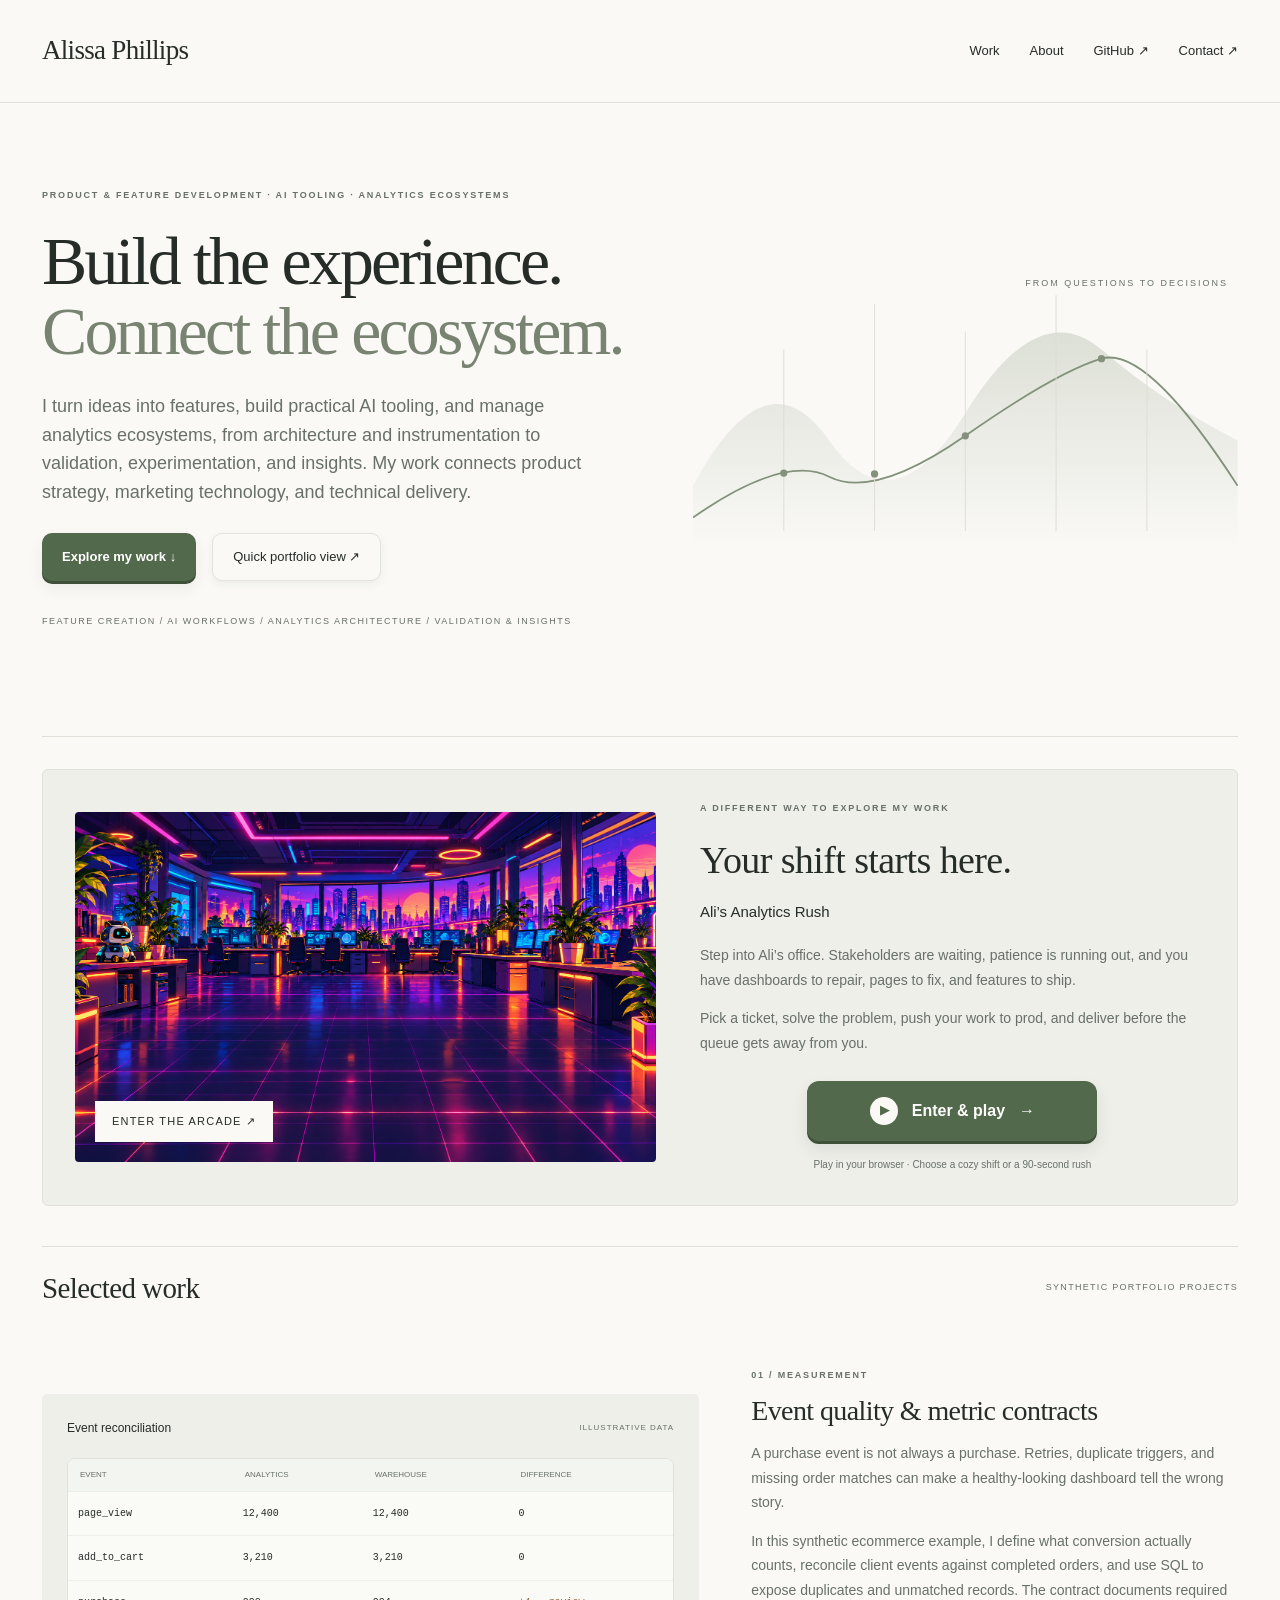
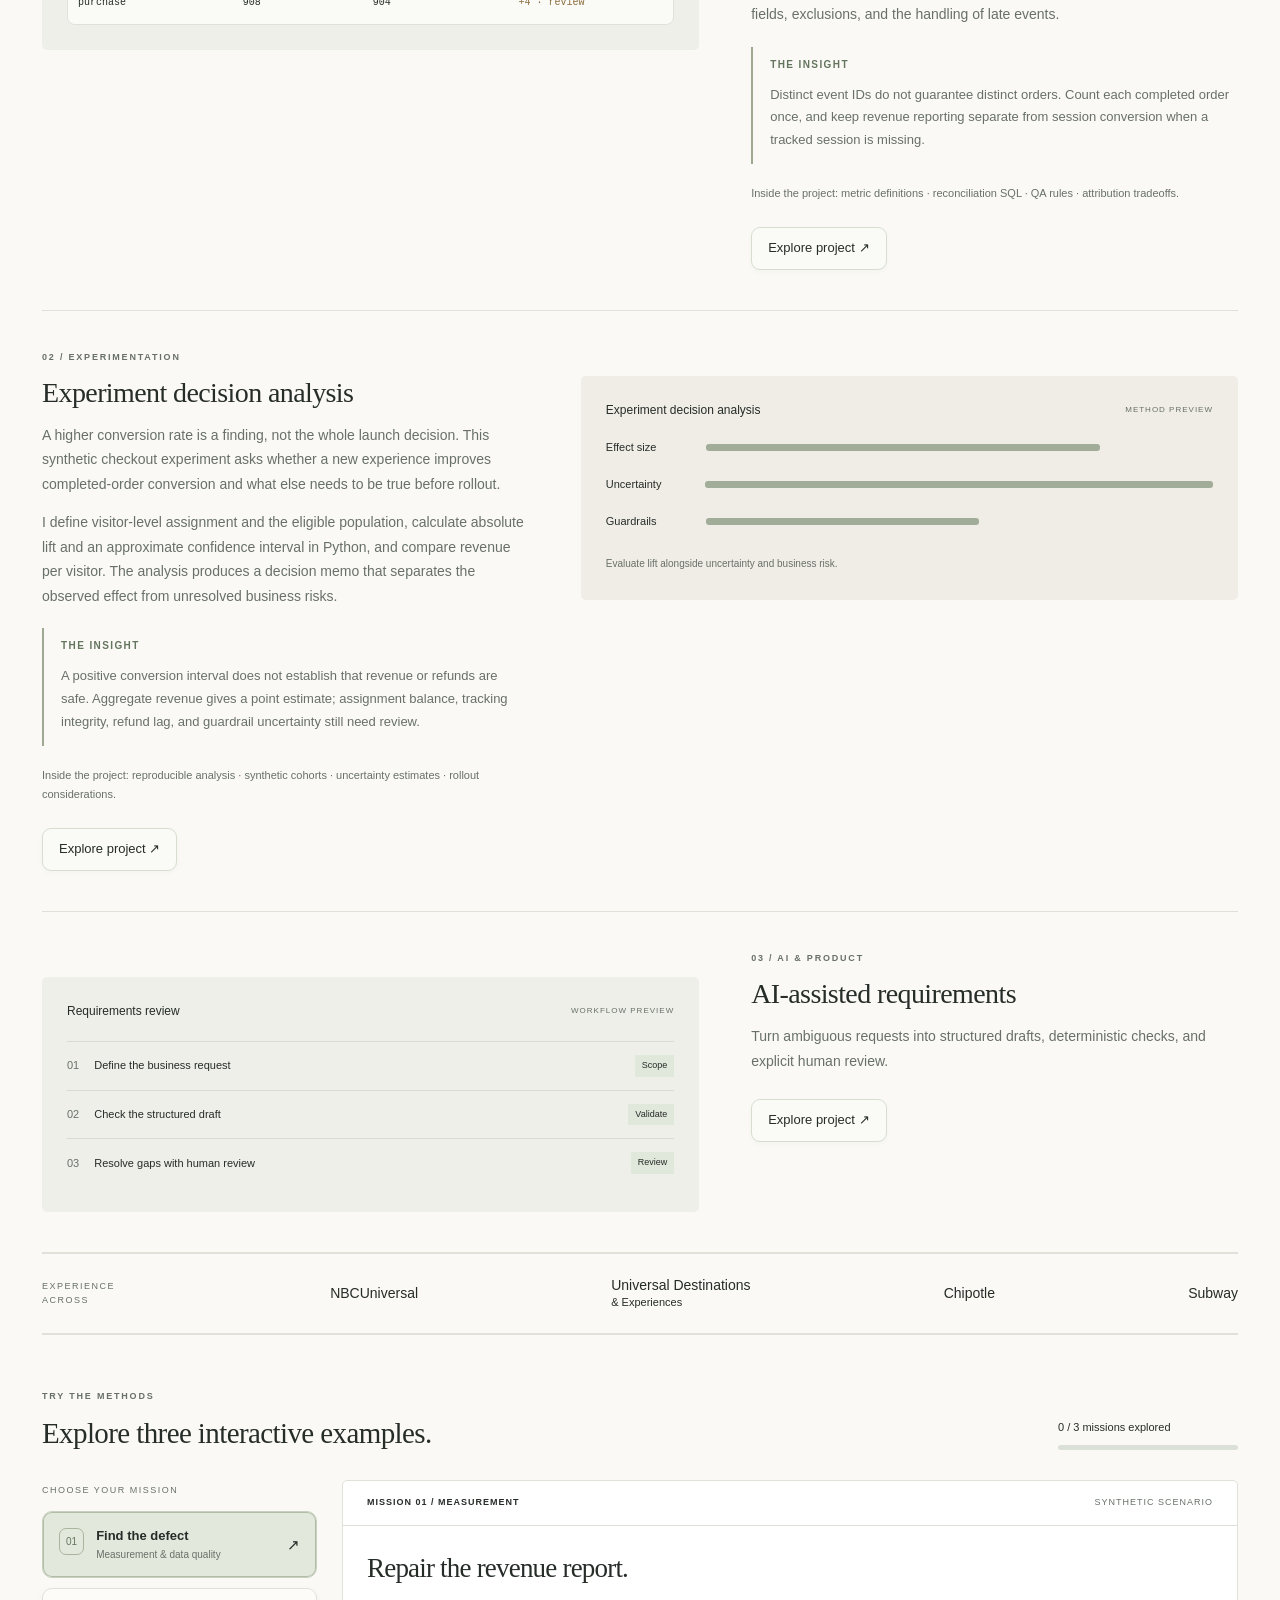
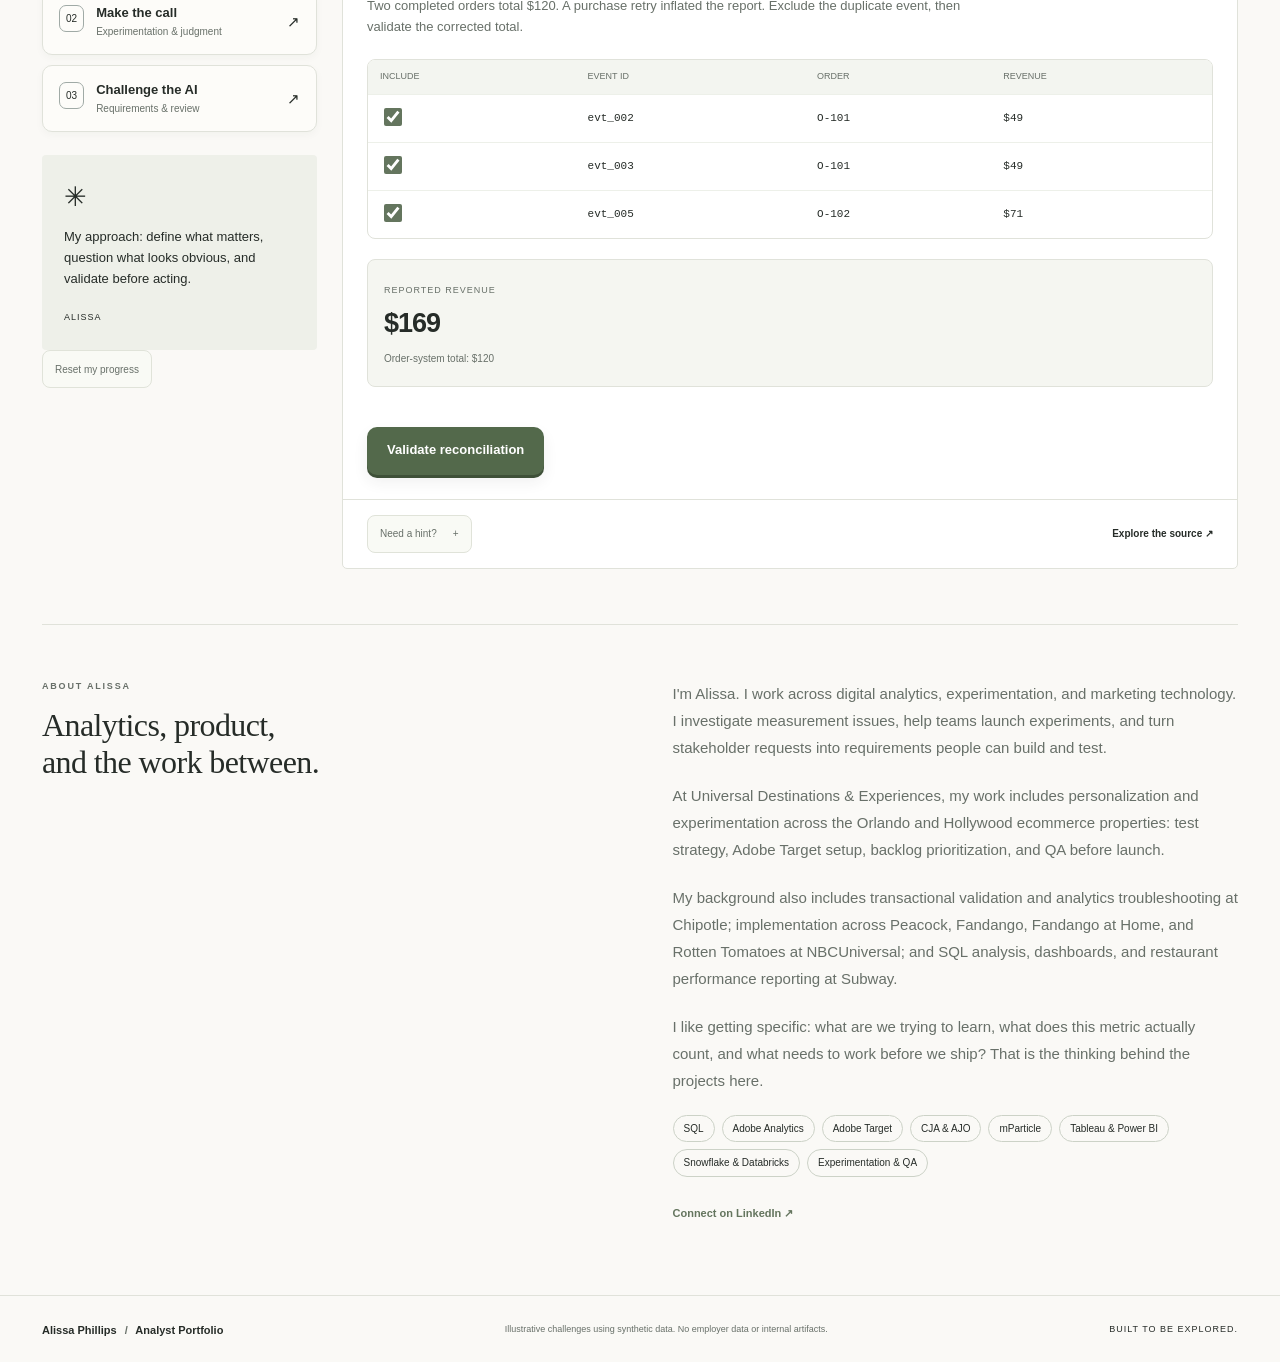
==== commit 6de07e4c: "Refresh stylesheet for corrected button layout" ====
--- a/arcade/lab.html
+++ b/arcade/lab.html
@@ -4,7 +4,7 @@
 <meta charset="utf-8"><meta name="viewport" content="width=device-width,initial-scale=1">
 <meta name="description" content="Explore Alissa Phillips's approach to digital analytics, experimentation, and AI requirements through three interactive portfolio missions.">
 <meta name="theme-color" content="#f5f4ed"><title>Alissa Phillips | Analyst Portfolio</title>
-<link rel="stylesheet" href="styles.css"><link rel="stylesheet" href="studio.css?v=5"><script src="logic.js" defer></script><script src="app.js?v=3" defer></script>
+<link rel="stylesheet" href="styles.css"><link rel="stylesheet" href="studio.css?v=6"><script src="logic.js" defer></script><script src="app.js?v=3" defer></script>
 </head>
 <body>
 <a class="skip" href="#workspace">Skip to challenge</a>
--- a/arcade/studio.css
+++ b/arcade/studio.css
@@ -1,4 +1,4 @@
-:root{--paper:#faf9f6;--ink:#262c28;--muted:#687069;--line:#e0e2da;--blue:#64755e;--yellow:#e5e9df;--mint:#eef2e9;--radius:6px}body{font-family:Arial,Helvetica,sans-serif;font-size:16px}.topbar,main,footer{max-width:1280px}.topbar{padding:30px 42px}.brand{font-family:Georgia,serif;font-size:27px;font-weight:400;letter-spacing:-.7px}nav{font-size:13px;gap:30px}nav a:hover{color:var(--blue)}main{padding:0 42px}.hero{grid-template-columns:1.15fr 1fr;gap:25px;padding:86px 0 65px}h1{font-family:Georgia,serif;font-size:clamp(48px,5.3vw,74px);font-weight:400;line-height:1.04;letter-spacing:-2.8px;margin:24px 0}h1 em{color:#788371}.intro{max-width:540px;font-size:18px;line-height:1.6}.eyebrow{font-size:9px;letter-spacing:1.8px;color:var(--muted)}.hero-actions{gap:25px;margin-top:26px}.primary{border-radius:3px;background:var(--blue);font-weight:400}.primary:hover{background:#4c5e47}.tool-line{font-size:9px;letter-spacing:1.5px;color:var(--muted);margin-top:34px}.signal-art{position:relative}.signal-art svg{display:block;width:100%}.signal-art>span{position:absolute;right:10px;top:0;font-size:9px;letter-spacing:2px;color:var(--muted)}.section-head{display:flex;align-items:center;justify-content:space-between;border-top:1px solid var(--line);padding-top:25px;margin-bottom:24px}.section-head h2{margin:0}.section-head>span{font-size:9px;letter-spacing:1.3px;color:var(--muted)}h2,h3{font-family:Georgia,serif;font-weight:400;letter-spacing:-.6px}h2{font-size:29px}.project-row{display:grid;grid-template-columns:1.35fr 1fr;gap:52px;align-items:center;padding:28px 0;border-bottom:1px solid var(--line)}.project-row.reverse{grid-template-columns:1fr 1.35fr}.reverse .project-preview{order:2}.project-copy h3{font-size:28px;line-height:1.16;margin:12px 0}.project-copy p{font-size:14px;line-height:1.75;color:var(--muted);max-width:400px}.project-copy a,.arcade-feature a:not(.game-preview){display:inline-block;font-size:13px;margin-top:7px;border-bottom:1px solid #9da992;padding-bottom:4px}.project-preview{padding:25px;background:#eeefe9;border-radius:5px}.reverse .project-preview{background:#f0ede6}.preview-title{display:flex;justify-content:space-between;align-items:center;gap:15px;font-size:12px;margin-bottom:20px}.preview-title span{font-size:8px;letter-spacing:1px;color:var(--muted)}.project-preview table{background:#fafbf7}.project-preview th{font-size:8px}.project-preview td{font-size:10px;padding:14px 10px}.flag{color:#8b6c3d}.experiment-visual>div{display:flex;align-items:center;gap:20px;margin:20px 0}.experiment-visual span{font-size:11px;width:80px}.experiment-visual i{width:var(--w);height:7px;background:#a2ad99;border-radius:3px}.project-preview small{font-size:10px;color:var(--muted)}.requirements-preview{list-style:none;margin:0;padding:0}.requirements-preview li{display:flex;gap:15px;align-items:center;padding:13px 0;border-top:1px solid #d7dcd0;font-size:11px}.requirements-preview span{color:var(--muted)}.requirements-preview b{margin-left:auto;font-weight:400;font-size:9px;background:#e0e7db;padding:4px 7px}.arcade-feature{display:flex;gap:30px;align-items:center;padding:30px 0}.game-preview{width:220px;height:115px;overflow:hidden;border-radius:4px;flex-shrink:0}.game-preview img{width:100%;height:100%;object-fit:cover}.arcade-feature h3{font-size:22px;margin:8px 0}.arcade-feature p{font-size:12px;margin:0;color:var(--muted)}.credibility{padding:24px 0}.credibility>div{font-size:14px;font-weight:400;letter-spacing:0}.lab{border-top:1px solid var(--line);padding-top:55px}.lab-heading h2{font-size:29px}.mission-tab{border-radius:4px}.mission-tab.active{background:#e5eadd;color:var(--ink);border-color:#c8d1c0}.mission-tab.active small{color:var(--muted)}.mission-tab.active .mission-number{color:var(--blue);border-color:#a9b5a0}.desk-note{background:#eef0e9;transform:none;border-radius:4px}.workspace-card{box-shadow:none;border-radius:5px}.mission-body h3{font-family:Georgia,serif;font-weight:400}.choice.selected{background:#eef2e8;border-color:var(--blue)}.choice:hover{background:#f5f7f1;border-color:#a4b29b}.lift{background:#eef2e8}.bar.variant{background:var(--blue)}.spec{background:#303a31}.about{gap:65px;padding:55px 0 70px}.about h2{font-size:32px}.about p{font-size:15px;line-height:1.8}.finish{border-radius:4px}footer{padding:26px 42px}dialog{border-radius:6px}a:focus-visible,button:focus-visible{outline:2px solid var(--blue)}@media(max-width:850px){.topbar{padding:25px}.topbar nav{gap:20px}main{padding:0 25px}.hero{padding:55px 0 40px;grid-template-columns:1fr}.signal-art{max-width:500px;margin:auto;width:100%;height:160px;overflow:hidden}.signal-art svg{height:180px}.project-row,.project-row.reverse{gap:28px;grid-template-columns:1.1fr 1fr}.project-copy h3{font-size:24px}.project-preview{padding:18px}}@media(max-width:600px){.topbar{align-items:flex-start;flex-direction:column;gap:18px}.brand{font-size:25px}.topbar nav{gap:25px;font-size:12px}h1{font-size:52px;letter-spacing:-2px}.intro{font-size:16px}.hero .eyebrow{font-size:8px;line-height:1.8}.hero-actions{gap:18px}.tool-line{font-size:8px;line-height:2}.section-head{align-items:flex-start;gap:10px}.section-head>span{max-width:120px;font-size:8px;text-align:right}.project-row,.project-row.reverse{grid-template-columns:1fr;gap:22px;padding:28px 0}.project-copy{order:0}.project-preview,.reverse .project-preview{order:1}.project-copy p{max-width:none}.game-preview{width:100%;height:160px}.arcade-feature{flex-direction:column;align-items:stretch;gap:20px}.credibility{gap:20px}.credibility>div{font-size:13px}.lab-heading h2{font-size:27px}.about{gap:25px}.signal-art{height:135px}footer{padding:25px}.preview-title span{font-size:7px}.project-preview{overflow:hidden}.hero-actions .text-button{font-size:12px}}
+:root{--paper:#faf9f6;--ink:#262c28;--muted:#687069;--line:#e0e2da;--blue:#64755e;--yellow:#e5e9df;--mint:#eef2e9;--radius:6px}body{font-family:Arial,Helvetica,sans-serif;font-size:16px}.topbar,main,footer{max-width:1280px}.topbar{padding:30px 42px}.brand{font-family:Georgia,serif;font-size:27px;font-weight:400;letter-spacing:-.7px}nav{font-size:13px;gap:30px}nav a:hover{color:var(--blue)}main{padding:0 42px}.hero{grid-template-columns:1.15fr 1fr;gap:25px;padding:86px 0 65px}h1{font-family:Georgia,serif;font-size:clamp(48px,5.3vw,74px);font-weight:400;line-height:1.04;letter-spacing:-2.8px;margin:24px 0}h1 em{color:#788371}.intro{max-width:540px;font-size:18px;line-height:1.6}.eyebrow{font-size:9px;letter-spacing:1.8px;color:var(--muted)}.hero-actions{gap:25px;margin-top:26px}.primary{border-radius:3px;background:var(--blue);font-weight:400}.primary:hover{background:#4c5e47}.tool-line{font-size:9px;letter-spacing:1.5px;color:var(--muted);margin-top:34px}.signal-art{position:relative}.signal-art svg{display:block;width:100%}.signal-art>span{position:absolute;right:10px;top:0;font-size:9px;letter-spacing:2px;color:var(--muted)}.section-head{display:flex;align-items:center;justify-content:space-between;border-top:1px solid var(--line);padding-top:25px;margin-bottom:24px}.section-head h2{margin:0}.section-head>span{font-size:9px;letter-spacing:1.3px;color:var(--muted)}h2,h3{font-family:Georgia,serif;font-weight:400;letter-spacing:-.6px}h2{font-size:29px}.project-row{display:grid;grid-template-columns:1.35fr 1fr;gap:52px;align-items:center;padding:28px 0;border-bottom:1px solid var(--line)}.project-row.reverse{grid-template-columns:1fr 1.35fr}.reverse .project-preview{order:2}.project-copy h3{font-size:28px;line-height:1.16;margin:12px 0}.project-copy p{font-size:14px;line-height:1.75;color:var(--muted);max-width:400px}.project-copy a,.arcade-feature a:not(.game-preview):not(.primary){display:inline-block;font-size:13px;margin-top:7px;border-bottom:1px solid #9da992;padding-bottom:4px}.project-preview{padding:25px;background:#eeefe9;border-radius:5px}.reverse .project-preview{background:#f0ede6}.preview-title{display:flex;justify-content:space-between;align-items:center;gap:15px;font-size:12px;margin-bottom:20px}.preview-title span{font-size:8px;letter-spacing:1px;color:var(--muted)}.project-preview table{background:#fafbf7}.project-preview th{font-size:8px}.project-preview td{font-size:10px;padding:14px 10px}.flag{color:#8b6c3d}.experiment-visual>div{display:flex;align-items:center;gap:20px;margin:20px 0}.experiment-visual span{font-size:11px;width:80px}.experiment-visual i{width:var(--w);height:7px;background:#a2ad99;border-radius:3px}.project-preview small{font-size:10px;color:var(--muted)}.requirements-preview{list-style:none;margin:0;padding:0}.requirements-preview li{display:flex;gap:15px;align-items:center;padding:13px 0;border-top:1px solid #d7dcd0;font-size:11px}.requirements-preview span{color:var(--muted)}.requirements-preview b{margin-left:auto;font-weight:400;font-size:9px;background:#e0e7db;padding:4px 7px}.arcade-feature{display:flex;gap:30px;align-items:center;padding:30px 0}.game-preview{width:220px;height:115px;overflow:hidden;border-radius:4px;flex-shrink:0}.game-preview img{width:100%;height:100%;object-fit:cover}.arcade-feature h3{font-size:22px;margin:8px 0}.arcade-feature p{font-size:12px;margin:0;color:var(--muted)}.credibility{padding:24px 0}.credibility>div{font-size:14px;font-weight:400;letter-spacing:0}.lab{border-top:1px solid var(--line);padding-top:55px}.lab-heading h2{font-size:29px}.mission-tab{border-radius:4px}.mission-tab.active{background:#e5eadd;color:var(--ink);border-color:#c8d1c0}.mission-tab.active small{color:var(--muted)}.mission-tab.active .mission-number{color:var(--blue);border-color:#a9b5a0}.desk-note{background:#eef0e9;transform:none;border-radius:4px}.workspace-card{box-shadow:none;border-radius:5px}.mission-body h3{font-family:Georgia,serif;font-weight:400}.choice.selected{background:#eef2e8;border-color:var(--blue)}.choice:hover{background:#f5f7f1;border-color:#a4b29b}.lift{background:#eef2e8}.bar.variant{background:var(--blue)}.spec{background:#303a31}.about{gap:65px;padding:55px 0 70px}.about h2{font-size:32px}.about p{font-size:15px;line-height:1.8}.finish{border-radius:4px}footer{padding:26px 42px}dialog{border-radius:6px}a:focus-visible,button:focus-visible{outline:2px solid var(--blue)}@media(max-width:850px){.topbar{padding:25px}.topbar nav{gap:20px}main{padding:0 25px}.hero{padding:55px 0 40px;grid-template-columns:1fr}.signal-art{max-width:500px;margin:auto;width:100%;height:160px;overflow:hidden}.signal-art svg{height:180px}.project-row,.project-row.reverse{gap:28px;grid-template-columns:1.1fr 1fr}.project-copy h3{font-size:24px}.project-preview{padding:18px}}@media(max-width:600px){.topbar{align-items:flex-start;flex-direction:column;gap:18px}.brand{font-size:25px}.topbar nav{gap:25px;font-size:12px}h1{font-size:52px;letter-spacing:-2px}.intro{font-size:16px}.hero .eyebrow{font-size:8px;line-height:1.8}.hero-actions{gap:18px}.tool-line{font-size:8px;line-height:2}.section-head{align-items:flex-start;gap:10px}.section-head>span{max-width:120px;font-size:8px;text-align:right}.project-row,.project-row.reverse{grid-template-columns:1fr;gap:22px;padding:28px 0}.project-copy{order:0}.project-preview,.reverse .project-preview{order:1}.project-copy p{max-width:none}.game-preview{width:100%;height:160px}.arcade-feature{flex-direction:column;align-items:stretch;gap:20px}.credibility{gap:20px}.credibility>div{font-size:13px}.lab-heading h2{font-size:27px}.about{gap:25px}.signal-art{height:135px}footer{padding:25px}.preview-title span{font-size:7px}.project-preview{overflow:hidden}.hero-actions .text-button{font-size:12px}}
 
 .practical label{display:block;font-size:12px;margin:20px 0 8px}.practical input[type=text],.practical textarea,.practical select{width:100%;font:inherit;font-size:13px;padding:12px;border:1px solid var(--line);border-radius:4px;background:#fafbf8;color:var(--ink)}.practical textarea{resize:vertical;line-height:1.6}.practical .metric{margin:20px 0}.practical details{padding:18px;border:1px solid var(--line);margin-top:18px;font-size:13px}.practical summary{cursor:pointer}.practical .primary{margin-top:20px}.practical input[type=checkbox]{width:18px;height:18px;accent-color:var(--blue)}
 
@@ -30,3 +30,16 @@
 .arcade-actions small{text-align:center}
 button:focus-visible,a:focus-visible{outline:3px solid #91b8c7;outline-offset:4px}
 @media(prefers-reduced-motion:reduce){.primary{transition:none}.primary:hover,.primary:active{transform:none}}
+
+/* Consistent control alignment and spacing. */
+.primary,.text-button,.choice,.reset,.hint-toggle,.next{box-sizing:border-box;line-height:1.3}
+.primary,.text-button{display:inline-flex;align-items:center;justify-content:center;gap:12px;padding:14px 20px;min-height:48px}
+.hero-actions{align-items:center;flex-wrap:wrap;gap:16px}
+.arcade-feature .arcade-actions>.arcade-enter{display:flex;align-items:center;justify-content:center;width:min(100%,290px);min-height:60px;margin:0 auto;padding:16px 24px;gap:14px;font-size:16px;line-height:1.25;border:0}
+.arcade-enter::before{box-sizing:border-box}
+.arcade-actions{margin-top:24px}
+.arcade-actions small{margin-top:16px;line-height:1.6}
+.mission-tab{display:flex;align-items:center;gap:12px;padding:16px;line-height:1.3}
+.reset,.hint-toggle,.next{display:inline-flex;align-items:center;justify-content:center;gap:8px}
+.project-copy>a{margin-top:12px;padding:12px 16px;line-height:1.3}
+@media(max-width:600px){.hero-actions{gap:12px}.hero-actions .primary,.hero-actions .text-button{font-size:13px}.arcade-feature{gap:24px}.arcade-actions{margin-top:22px}.mission-tab{padding:12px;gap:8px}}
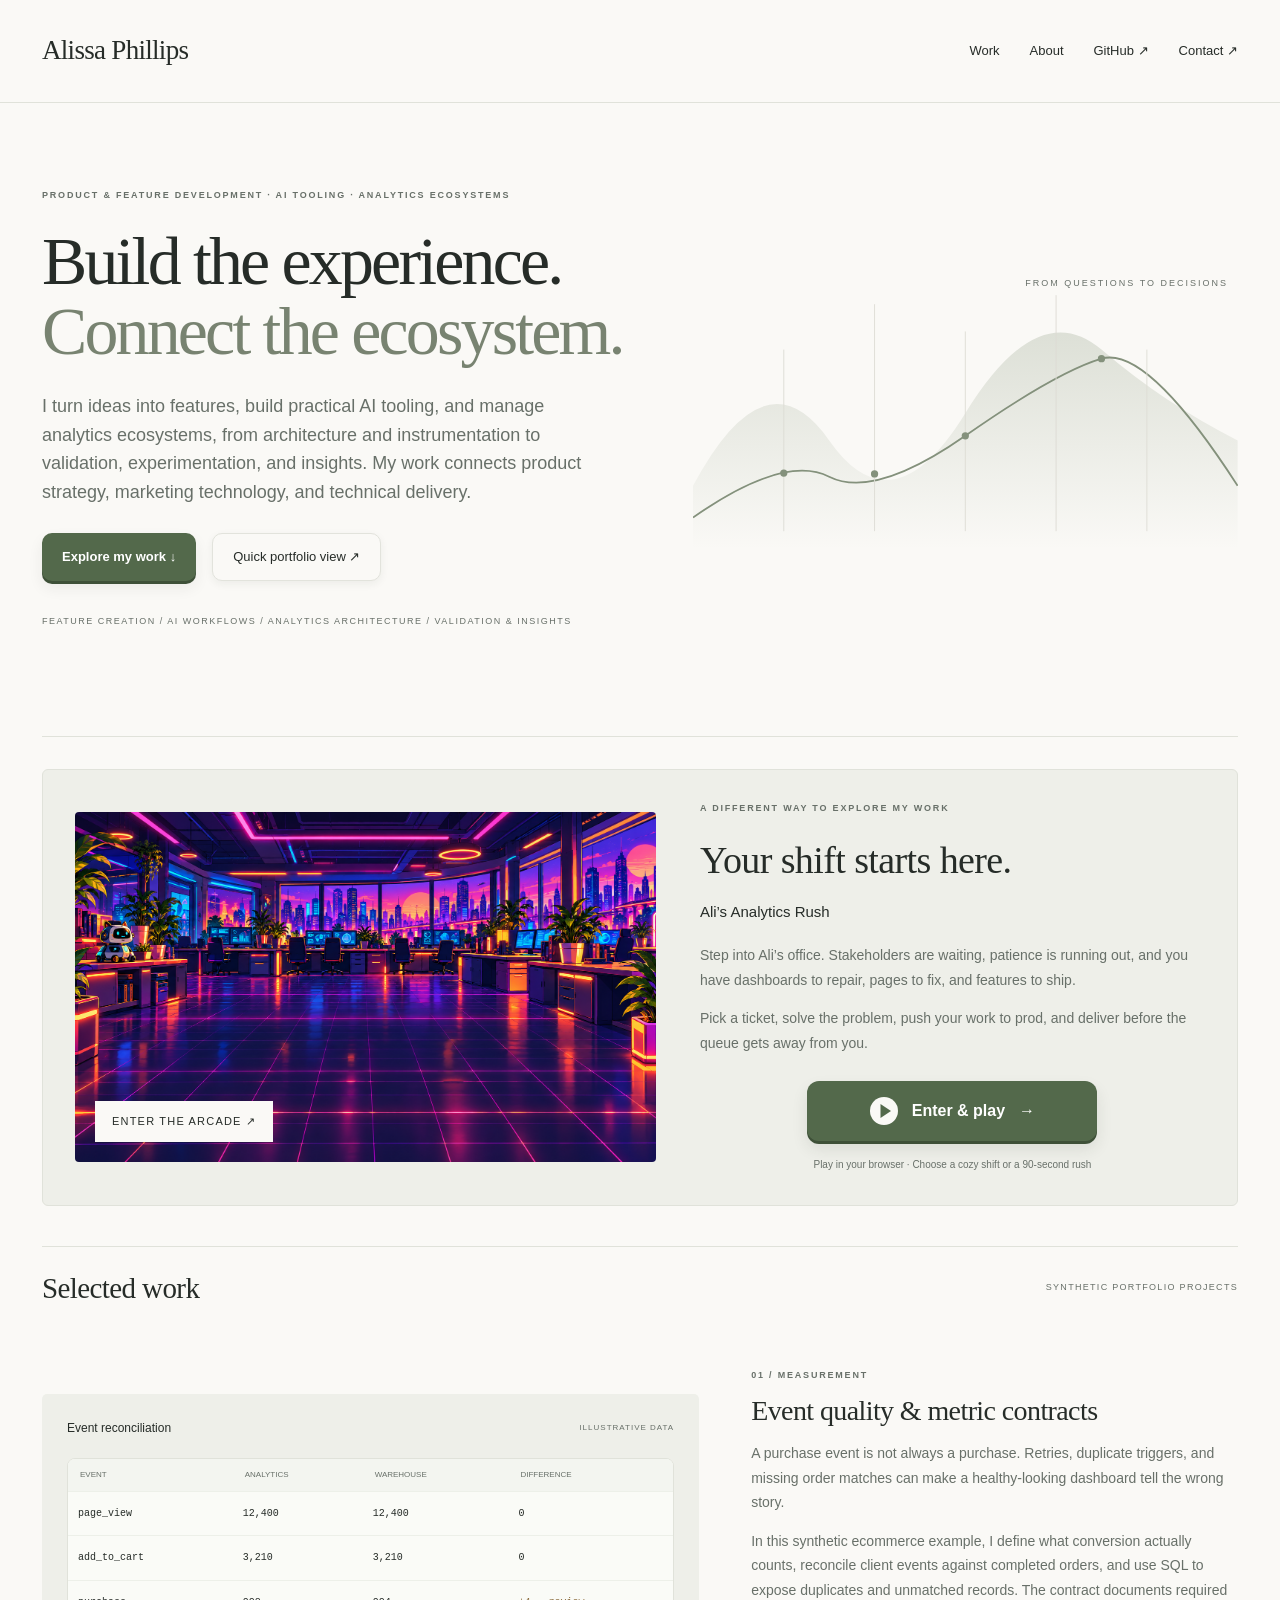
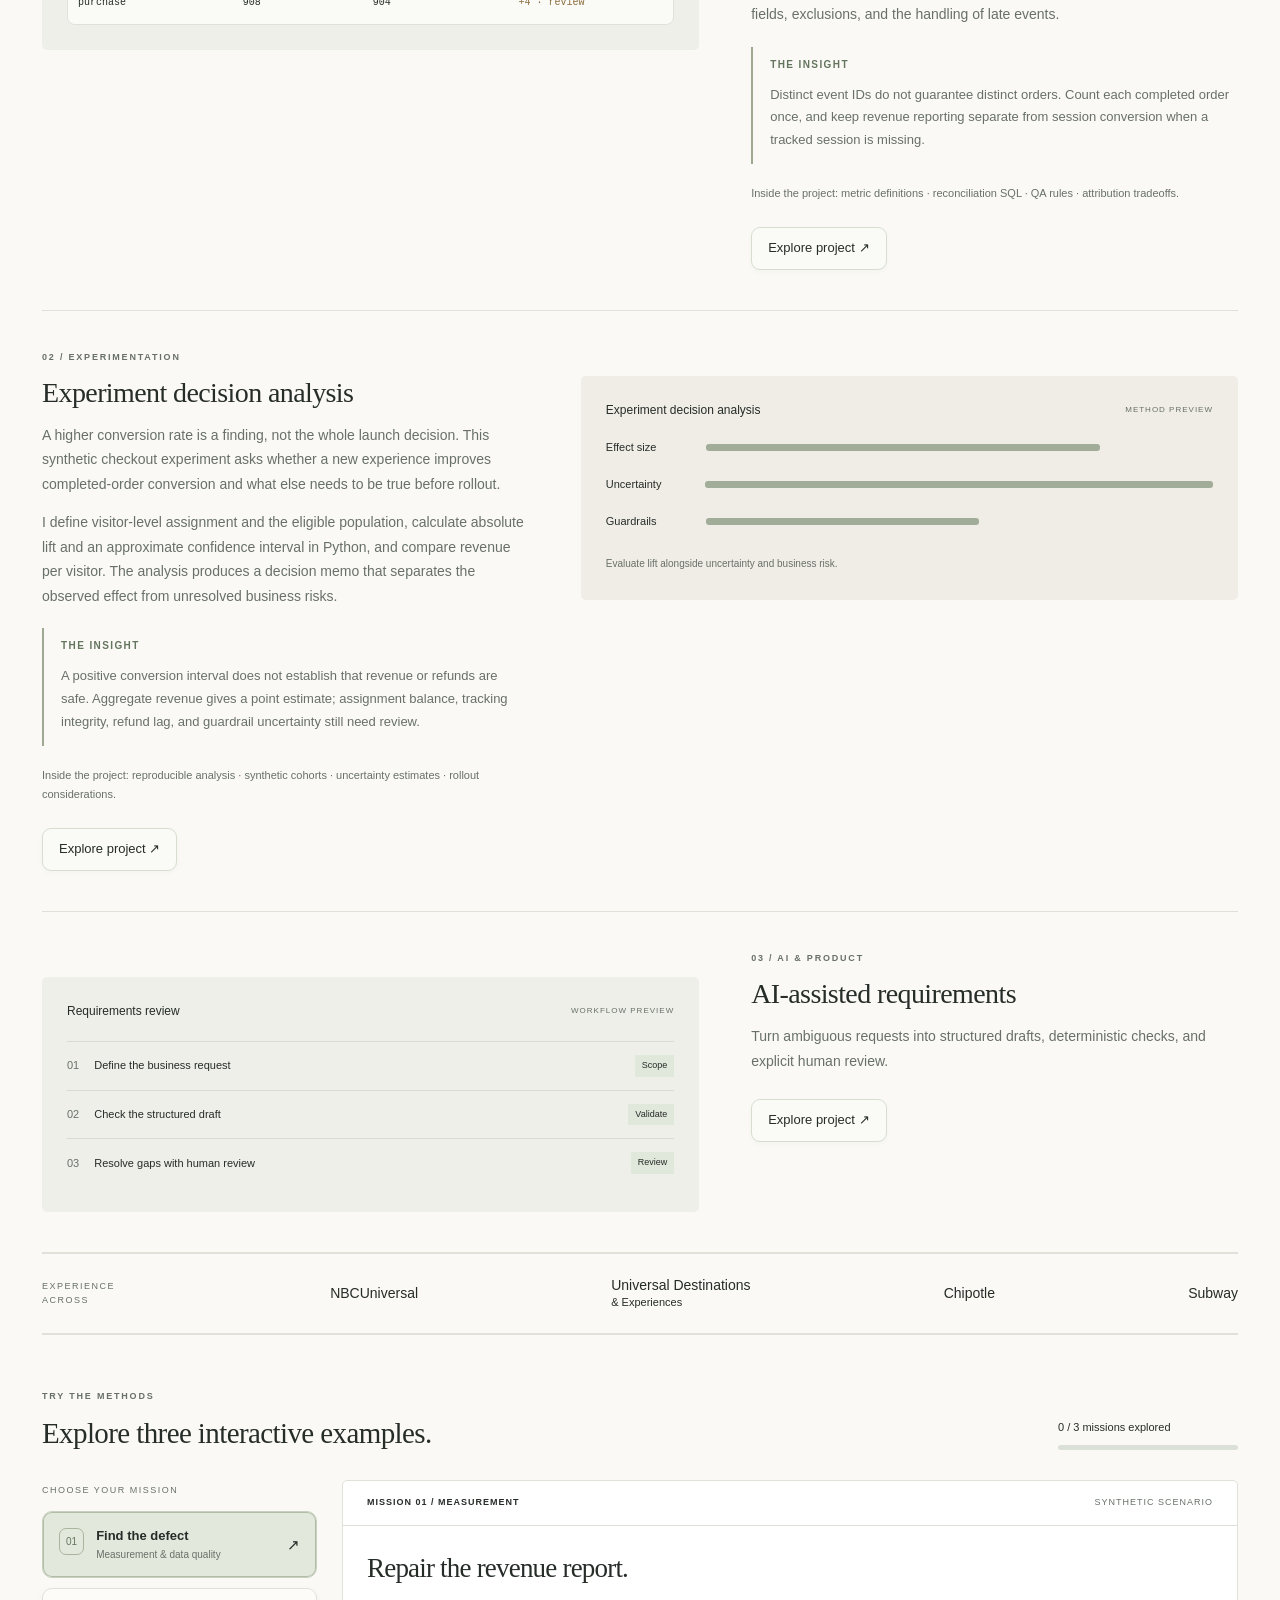
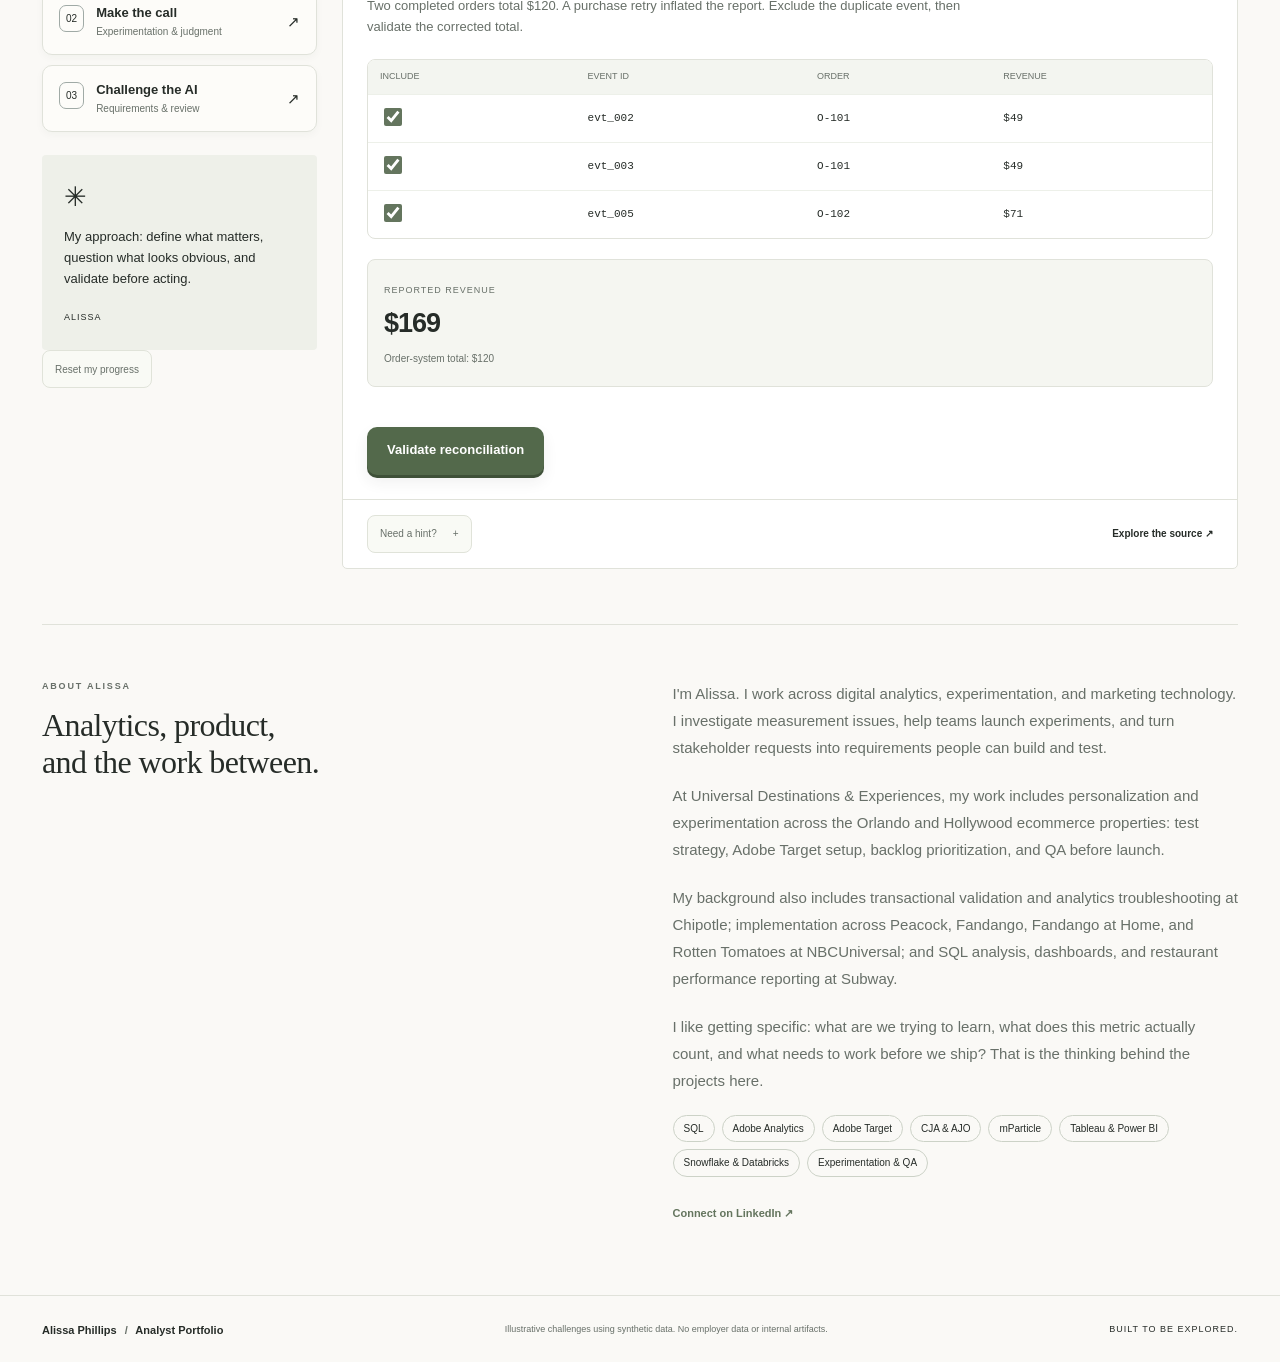
==== commit a58d8946: "Refresh centered play icon" ====
--- a/arcade/lab.html
+++ b/arcade/lab.html
@@ -4,7 +4,7 @@
 <meta charset="utf-8"><meta name="viewport" content="width=device-width,initial-scale=1">
 <meta name="description" content="Explore Alissa Phillips's approach to digital analytics, experimentation, and AI requirements through three interactive portfolio missions.">
 <meta name="theme-color" content="#f5f4ed"><title>Alissa Phillips | Analyst Portfolio</title>
-<link rel="stylesheet" href="styles.css"><link rel="stylesheet" href="studio.css?v=6"><script src="logic.js" defer></script><script src="app.js?v=3" defer></script>
+<link rel="stylesheet" href="styles.css"><link rel="stylesheet" href="studio.css?v=7"><script src="logic.js" defer></script><script src="app.js?v=3" defer></script>
 </head>
 <body>
 <a class="skip" href="#workspace">Skip to challenge</a>
--- a/arcade/studio.css
+++ b/arcade/studio.css
@@ -26,7 +26,7 @@
 .project-copy>a:hover{background:#edf2e6}
 .arcade-actions{text-align:center;margin-top:22px}
 .arcade-feature .arcade-enter{display:flex;width:min(100%,290px);margin:0 auto;justify-content:center;gap:18px;border-radius:12px;min-height:60px;padding:16px 24px;font-size:16px;box-shadow:0 3px 0 #3e5038,0 8px 16px #2631261a}
-.arcade-enter::before{content:"▶";display:inline-flex;align-items:center;justify-content:center;width:28px;height:28px;flex:0 0 28px;border-radius:50%;background:#faf9f6;color:#53694b;font-size:12px;padding-left:2px}
+.arcade-enter::before{content:"";display:block;width:28px;height:28px;flex:0 0 28px;border-radius:50%;padding:0;background:#faf9f6 url("data:image/svg+xml,%3Csvg xmlns='http://www.w3.org/2000/svg' viewBox='0 0 28 28'%3E%3Cpath fill='%2353694b' d='M10.5 7L21 14L10.5 21Z'/%3E%3C/svg%3E") center/28px 28px no-repeat}
 .arcade-actions small{text-align:center}
 button:focus-visible,a:focus-visible{outline:3px solid #91b8c7;outline-offset:4px}
 @media(prefers-reduced-motion:reduce){.primary{transition:none}.primary:hover,.primary:active{transform:none}}
